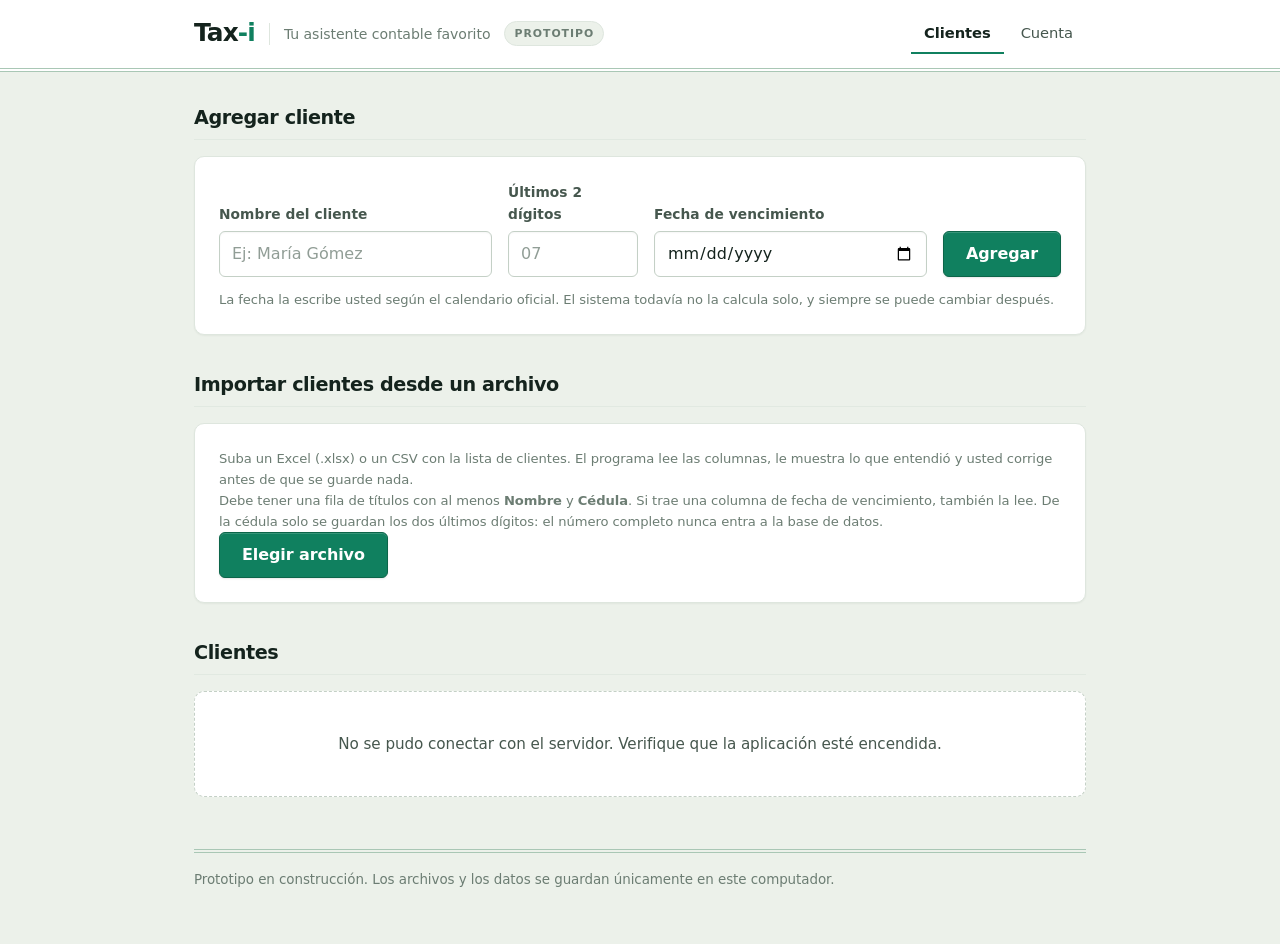
==== static/index.html @ d370ea9f "La pantalla de Cuenta, el papel de contabilidad y la revisión de Windows Tres cosas.  1. Cuenta. Ant" ====
<!DOCTYPE html>
<html lang="es">
<head>
  <meta charset="utf-8">
  <meta name="viewport" content="width=device-width, initial-scale=1">
  <title>Tax-i · Tu asistente contable favorito</title>
  <link rel="stylesheet" href="/static/estilos.css">
</head>
<body>

  <header class="cabecera">
    <div class="contenedor">
      <h1 class="marca">
        <a class="marca-enlace" href="/">Tax<span class="marca-i">-i</span></a>
      </h1>
      <p class="subtitulo">Tu asistente contable favorito</p>
      <span class="etiqueta-prototipo">prototipo</span>
      <nav class="menu" aria-label="Secciones del programa">
        <a class="menu-enlace menu-actual" href="/" aria-current="page">Clientes</a>
        <a class="menu-enlace" href="/cuenta">Cuenta</a>
      </nav>
    </div>
  </header>

  <main class="contenedor">

    <!-- ---------- Agregar cliente ---------- -->
    <section class="seccion">
      <h2>Agregar cliente</h2>

      <div class="tarjeta">
        <div id="aviso" class="aviso oculto" role="alert"></div>

        <form id="formulario-cliente" novalidate>
          <div class="fila">
            <div class="campo">
              <label for="nombre">Nombre del cliente</label>
              <input type="text" id="nombre" name="nombre"
                     autocomplete="off" placeholder="Ej: María Gómez">
            </div>

            <div class="campo campo-corto">
              <label for="digitos">Últimos 2 dígitos</label>
              <input type="text" id="digitos" name="digitos"
                     inputmode="numeric" maxlength="2"
                     autocomplete="off" placeholder="07">
            </div>

            <div class="campo">
              <label for="fecha">Fecha de vencimiento</label>
              <input type="date" id="fecha" name="fecha">
            </div>

            <button type="submit" class="boton">Agregar</button>
          </div>

          <p class="ayuda" style="margin-top:12px">
            La fecha la escribe usted según el calendario oficial. El sistema
            todavía no la calcula solo, y siempre se puede cambiar después.
          </p>
        </form>
      </div>
    </section>

    <!-- ---------- Importar desde Excel ---------- -->
    <section class="seccion">
      <h2>Importar clientes desde un archivo</h2>

      <div class="tarjeta">
        <p class="ayuda" style="margin-top:0">
          Suba un Excel (.xlsx) o un CSV con la lista de clientes. El programa
          lee las columnas, le muestra lo que entendió y usted corrige antes
          de que se guarde nada.
        </p>
        <p class="ayuda">
          Debe tener una fila de títulos con al menos <strong>Nombre</strong> y
          <strong>Cédula</strong>. Si trae una columna de fecha de vencimiento,
          también la lee. De la cédula solo se guardan los dos últimos dígitos:
          el número completo nunca entra a la base de datos.
        </p>

        <button type="button" class="boton" id="boton-importar">
          Elegir archivo
        </button>
        <input type="file" id="campo-importar"
               accept=".xlsx,.csv" class="oculto">

        <div id="aviso-importar" class="aviso oculto" role="alert"></div>
      </div>

      <!-- Lo que el programa entendió. Nada de esto está guardado todavía. -->
      <div id="revision" class="revision oculto">
        <div class="tarjeta">
          <h3>Revise antes de crear</h3>
          <p id="revision-resumen" class="ayuda"></p>
          <div id="revision-columnas" class="ayuda"></div>

          <div class="tabla-envoltura">
            <table class="tabla-revision">
              <thead>
                <tr>
                  <th class="columna-marca">Crear</th>
                  <th>Nombre</th>
                  <th class="columna-corta">Dígitos</th>
                  <th class="columna-fecha">Vencimiento</th>
                  <th>Revisar</th>
                </tr>
              </thead>
              <tbody id="revision-filas"></tbody>
            </table>
          </div>

          <div class="revision-botones">
            <button type="button" class="boton" id="boton-confirmar">
              Crear los clientes marcados
            </button>
            <button type="button" class="boton-secundario" id="boton-cancelar">
              Cancelar
            </button>
          </div>
        </div>
      </div>
    </section>

    <!-- ---------- Lista de clientes ---------- -->
    <section class="seccion">
      <h2>Clientes</h2>
      <div id="lista-clientes" class="lista">
        <div class="vacio">Cargando…</div>
      </div>
    </section>

    <p class="nota-prototipo">
      Prototipo en construcción. Los archivos y los datos se guardan únicamente
      en este computador.
    </p>

  </main>

  <script src="/static/app.js"></script>
</body>
</html>
---- static/estilos.css ----
/* ==========================================================
   Sistema visual de Tax-i

   De dónde sale lo que se ve
   --------------------------
   Del papel de contabilidad. No es un adorno: es el objeto con el que
   el contador lleva cuarenta años trabajando, y de ahí salen las tres
   decisiones que dan el aspecto de todo el programa.

   1. La hoja. Fondo verde muy pálido —el del papel rayado de columnas—
      en vez del blanco de pantalla. Las tarjetas sí son blancas, así que
      cada bloque de trabajo se ve como una hoja puesta sobre el escritorio.

   2. La doble raya. En contabilidad, dos rayas debajo de una cifra
      significan "este es el total". Aquí se usa UNA sola vez, debajo de
      la cabecera, y no vuelve a aparecer en ninguna otra parte. Es la
      firma de la casa.

   3. Las cifras en ancho fijo. Todo lo que sea número —dígitos de la
      cédula, fechas, plazos, valores, casillas como G115— va en letra de
      ancho fijo y con tabular-nums, para que las columnas queden
      cuadradas una debajo de otra. En una hoja de números, que el 1 mida
      lo mismo que el 8 no es un detalle: es poder revisar de un vistazo.

   Principios que no cambian
   -------------------------
   - El contenido manda, la interfaz no estorba.
   - Legible a cualquier edad: texto grande, mucho contraste, mucho aire.
   - Nada escondido: sin menús que aparecen al pasar el mouse,
     sin botones que son solo un icono.
   - Sin tipografías de internet. Se usan las letras que ya trae el
     computador: así la pantalla se ve igual sin conexión y ningún
     servicio de afuera se entera de que el programa se está usando.
   ========================================================== */

:root {
  /* --- Tinta y papel --- */
  --fondo: #ECF1EA;              /* la hoja: verde muy pálido */
  --superficie: #FFFFFF;         /* tarjetas y campos */
  --raya: #E1E9E1;               /* el rayado de la hoja */
  --regla-doble: #A9C7B5;        /* la doble raya de la cabecera */

  --texto: #14231D;              /* tinta negra, con fondo verde */
  --texto-secundario: #46574E;   /* gris legible (8:1 de contraste) */
  --texto-tenue: #6C7D73;        /* solo para etiquetas pequeñas */
  --borde: #DEE6DE;
  --borde-fuerte: #C4D0C6;

  --primary: #10805F;            /* verde oscuro: pasa contraste con texto blanco */
  --primary-hover: #0C6549;
  --primary-acento: #16A37A;     /* verde vivo: solo adornos, nunca texto */
  --primary-tenue: #E9F5EF;

  --info: #3B82F6;               /* azul: marca lo que viene de la IA */
  --info-fondo: #EFF6FF;
  --info-texto: #1D4ED8;

  --exito-fondo: #E9F5EF;
  --exito-texto: #14663F;

  --alerta-fondo: #FBF3E3;
  --alerta-texto: #8A5A12;       /* ocre: el plazo que se está acercando */

  /* Rojo de tinta, no rojo de pantalla. Es el color con el que se
     anotaba a mano lo vencido, y aquí se reserva para eso mismo. */
  --error: #A6392D;
  --error-fondo: #FBF0EE;
  --error-texto: #8E2F24;

  /* --- Letras --- */
  /* Las del sistema. En Mac sale San Francisco, en Windows Segoe UI:
     las dos son buenas y no hay que descargar nada. */
  --fuente: -apple-system, BlinkMacSystemFont, "Segoe UI Variable Text",
            "Segoe UI", system-ui, Roboto, sans-serif;

  /* La de las cifras. Ancho fijo, para que las columnas cuadren. */
  --fuente-cifras: ui-monospace, "SF Mono", SFMono-Regular, "Cascadia Mono",
                   "Segoe UI Mono", Menlo, Consolas, monospace;

  /* --- Medidas --- */
  --radio: 10px;
  --radio-chico: 6px;
  --sombra: 0 1px 2px rgba(20, 35, 29, 0.05);
  --sombra-media: 0 4px 14px rgba(20, 35, 29, 0.08);
  --ancho-maximo: 940px;
  --alto-control: 46px;          /* alto mínimo de botones y campos */
}

/* ==========================================================
   Base
   ========================================================== */

* {
  box-sizing: border-box;
}

body {
  margin: 0;
  background: var(--fondo);
  color: var(--texto);
  font-family: var(--fuente);
  font-size: 17px;               /* base grande a propósito */
  line-height: 1.6;
  letter-spacing: -0.004em;
  -webkit-font-smoothing: antialiased;
  text-rendering: optimizeLegibility;
}

/* Todo lo que sea cifra se escribe con esta clase: ancho fijo y números
   tabulares, para que una columna de valores quede alineada. */
.cifra,
.conteo,
input[type="date"],
.cliente-cedula,
.etiqueta {
  font-variant-numeric: tabular-nums;
}

.cifra {
  font-family: var(--fuente-cifras);
  font-size: 0.94em;
  letter-spacing: -0.01em;
}

.contenedor {
  max-width: var(--ancho-maximo);
  margin: 0 auto;
  padding: 0 24px;
}

h1, h2, h3 {
  margin: 0;
  line-height: 1.25;
  font-weight: 600;
  /* Las letras un poco más juntas: a este tamaño, la separación normal
     hace que los títulos se vean sueltos. */
  letter-spacing: -0.021em;
}

h1 { font-size: 1.4rem; }
h2 { font-size: 1.2rem; }
h3 { font-size: 1.02rem; }

/* Se oculta visualmente pero los lectores de pantalla lo leen. */
.solo-lectores {
  position: absolute;
  width: 1px; height: 1px;
  padding: 0; margin: -1px;
  overflow: hidden;
  clip: rect(0 0 0 0);
  white-space: nowrap;
}

/* ==========================================================
   Cabecera

   Se queda pegada arriba mientras se baja por la página: en la pantalla
   del cliente, que es larga, el menú tenía que seguir a la mano.
   ========================================================== */

.cabecera {
  background: var(--superficie);
  /* La doble raya de contabilidad. Va aquí y en ningún otro lado. */
  border-bottom: 4px double var(--regla-doble);
  padding: 14px 0;
  margin-bottom: 34px;
  position: sticky;
  top: 0;
  /* Por debajo del visor de documentos (50) y de Rentai (60), para que
     no se les monte encima cuando están abiertos. */
  z-index: 20;
}

.cabecera .contenedor {
  display: flex;
  align-items: center;
  gap: 14px;
  flex-wrap: wrap;
}

.subtitulo {
  margin: 0;
  color: var(--texto-tenue);
  font-size: 0.88rem;
  /* Una raya vertical lo separa de la marca, en vez de un punto. */
  padding-left: 14px;
  border-left: 1px solid var(--borde);
}

/* El logotipo: "Tax" en negro y "-i" en el verde de la marca.
   Se escribe siempre con guion. Junto ("Taxi") se lee como el carro
   y se pierde el juego de palabras con "tax" (impuesto). */
.marca {
  margin: 0;
  font-size: 1.55rem;
  font-weight: 700;
  letter-spacing: -0.035em;
  color: var(--texto);
  white-space: nowrap;
}

.marca-i {
  color: var(--primary);
}

/* Cuando la marca es un enlace a la portada, no se ve como enlace. */
.marca-enlace {
  text-decoration: none;
  color: inherit;
  border-radius: var(--radio-chico);
}

.marca-enlace:hover .marca-i {
  color: var(--primary-acento);
}

/* Recordatorio honesto de que esto todavia no es un producto terminado. */
.etiqueta-prototipo {
  font-size: 0.68rem;
  text-transform: uppercase;
  letter-spacing: 0.09em;
  font-weight: 600;
  color: var(--texto-tenue);
  background: var(--fondo);
  border: 1px solid var(--borde);
  border-radius: 999px;
  padding: 3px 9px;
}

/* ----- El menú -----
   Dos sitios nada más: los clientes y la cuenta. Se escriben con todas
   sus letras; aquí no hay iconos que haya que adivinar. */

.menu {
  margin-left: auto;
  display: flex;
  gap: 4px;
  align-items: center;
}

.menu-enlace {
  display: inline-block;
  padding: 7px 13px;
  border-radius: var(--radio-chico);
  color: var(--texto-secundario);
  text-decoration: none;
  font-size: 0.92rem;
  font-weight: 500;
  /* Una raya de 2px debajo marca en cuál página se está. Transparente
     mientras no sea la actual, para que nada se mueva al cambiar. */
  border-bottom: 2px solid transparent;
}

.menu-enlace:hover {
  color: var(--primary);
  background: var(--primary-tenue);
}

.menu-actual {
  color: var(--texto);
  font-weight: 600;
  border-bottom-color: var(--primary);
  border-bottom-left-radius: 0;
  border-bottom-right-radius: 0;
}

/* ==========================================================
   Tarjetas
   ========================================================== */

.tarjeta {
  background: var(--superficie);
  border: 1px solid var(--borde);
  border-radius: var(--radio);
  box-shadow: var(--sombra);
  padding: 24px;
}

.seccion {
  margin-bottom: 38px;
}

/* El título de cada sección va sobre una raya, como el encabezado de
   una columna en el papel rayado. */
.seccion > h2 {
  margin-bottom: 16px;
  padding-bottom: 9px;
  border-bottom: 1px solid var(--raya);
}

/* ==========================================================
   Formularios
   ========================================================== */

.campo {
  display: flex;
  flex-direction: column;
  gap: 6px;
}

label {
  font-size: 0.86rem;
  font-weight: 600;
  color: var(--texto-secundario);
  letter-spacing: 0.005em;
}

.ayuda {
  font-size: 0.82rem;
  color: var(--texto-tenue);
  margin: 0;
}

input[type="text"],
input[type="email"],
input[type="password"],
input[type="date"] {
  height: var(--alto-control);
  padding: 0 12px;
  font-family: inherit;
  font-size: 1rem;
  color: var(--texto);
  background: var(--superficie);
  border: 1px solid var(--borde-fuerte);
  border-radius: var(--radio-chico);
  width: 100%;
}

/* Un hilo de sombra por dentro: el campo se ve hundido en la hoja en vez
   de dibujado encima.

   Va solo dentro de .campo, no sobre todos los input del programa. Hay
   campos que a propósito NO se ven como campos —los títulos del
   checklist, las casillas de la hoja del 210, que son texto hasta que
   uno hace clic— y una sombra puesta sobre el elemento suelto se les
   colaba y los dibujaba como cajitas. */
.campo input[type="text"],
.campo input[type="email"],
.campo input[type="password"],
.campo input[type="date"] {
  box-shadow: inset 0 1px 2px rgba(20, 35, 29, 0.04);
}

input::placeholder {
  color: var(--texto-tenue);
  opacity: 0.75;
}

input:focus-visible,
button:focus-visible {
  outline: 3px solid var(--primary-acento);
  outline-offset: 2px;
}

input[type="text"]:focus,
input[type="email"]:focus,
input[type="password"]:focus,
input[type="date"]:focus {
  border-color: var(--primary);
  outline: 3px solid var(--primary-tenue);
  outline-offset: 0;
}

/* Fila de campos que se apila sola en pantallas angostas */
.fila {
  display: flex;
  gap: 16px;
  flex-wrap: wrap;
  align-items: flex-end;
}

.fila .campo {
  flex: 1 1 200px;
}

.fila .campo-corto {
  flex: 0 0 130px;
}

/* ==========================================================
   Botones
   ========================================================== */

button {
  font-family: inherit;
  font-size: 1rem;
  cursor: pointer;
}

.boton {
  height: var(--alto-control);
  padding: 0 22px;
  background: var(--primary);
  color: #FFFFFF;
  border: 1px solid var(--primary-hover);
  border-radius: var(--radio-chico);
  font-weight: 600;
  letter-spacing: -0.006em;
  /* Un brillo de un pixel arriba: le da volumen sin sombras grandes. */
  box-shadow: inset 0 1px 0 rgba(255, 255, 255, 0.16),
              0 1px 2px rgba(20, 35, 29, 0.10);
}

.boton:hover {
  background: var(--primary-hover);
  border-color: var(--primary-hover);
}

/* Al presionar, el botón se hunde un pixel. Es la única animación de la
   interfaz y dura lo que dura el clic. */
.boton:active,
.boton-secundario:active {
  transform: translateY(1px);
  box-shadow: none;
}

.boton[disabled] {
  opacity: 0.5;
  cursor: default;
}

.boton-secundario {
  height: var(--alto-control);
  padding: 0 18px;
  background: var(--superficie);
  color: var(--texto);
  border: 1px solid var(--borde-fuerte);
  border-radius: var(--radio-chico);
  font-weight: 500;
  box-shadow: 0 1px 2px rgba(20, 35, 29, 0.04);
}

.boton-secundario:hover {
  background: var(--fondo);
  border-color: var(--primary);
  color: var(--primary-hover);
}

/* Botón discreto, para acciones poco frecuentes como eliminar */
.boton-texto {
  background: none;
  border: none;
  padding: 8px 10px;
  color: var(--texto-secundario);
  text-decoration: underline;
  border-radius: var(--radio-chico);
}

.boton-texto:hover {
  color: var(--primary);
  background: var(--primary-tenue);
}

/* Los botones que borran algo se ponen rojos al pasar el mouse, para que
   no se confundan con los que solo abren o navegan. */
.boton-texto-peligro:hover {
  color: var(--error-texto);
  background: var(--error-fondo);
}

/* ==========================================================
   Etiquetas de estado
   ========================================================== */

.etiqueta {
  display: inline-block;
  padding: 3px 10px;
  border-radius: 999px;
  font-size: 0.8rem;
  font-weight: 600;
  white-space: nowrap;
  border: 1px solid transparent;
}

.etiqueta-neutra { background: var(--fondo);        color: var(--texto-secundario); border-color: var(--borde); }
.etiqueta-exito  { background: var(--exito-fondo);  color: var(--exito-texto);   border-color: #CBE5D8; }
.etiqueta-alerta { background: var(--alerta-fondo); color: var(--alerta-texto);  border-color: #EDDCB8; }
.etiqueta-error  { background: var(--error-fondo);  color: var(--error-texto);   border-color: #EBCFC9; }

/* Reservada para datos leídos por IA. Todo lo que lleve esta etiqueta
   debe decir "verificar" — es una obligación del proyecto, no un adorno. */
.etiqueta-ia     { background: var(--info-fondo);   color: var(--info-texto); }

/* ==========================================================
   Lista de clientes
   ========================================================== */

.lista {
  display: flex;
  flex-direction: column;
  gap: 12px;
}

.cliente {
  background: var(--superficie);
  border: 1px solid var(--borde);
  border-radius: var(--radio);
  box-shadow: var(--sombra);
  padding: 18px 22px;
  display: flex;
  gap: 20px;
  align-items: center;
  flex-wrap: wrap;
  /* La espina: una franja de color al filo izquierdo de la tarjeta.
     No es adorno, dice cómo va el plazo de ese cliente y deja leer la
     lista entera sin tener que ir tarjeta por tarjeta. */
  border-left: 4px solid var(--borde-fuerte);
}

/* Al pasar el mouse solo cambia la sombra. El color de la espina no se
   toca: si aquí se escribiera border-color, le ganaría a las clases de
   abajo y todas las tarjetas se verían del mismo color al señalarlas. */
.cliente:hover {
  box-shadow: var(--sombra-media);
}

.espina-error  { border-left-color: var(--error); }
.espina-alerta { border-left-color: #C58A22; }
.espina-exito  { border-left-color: var(--primary-acento); }
.espina-neutra { border-left-color: var(--borde-fuerte); }

.cliente-datos {
  flex: 1 1 220px;
  min-width: 0;
}

.cliente-nombre {
  margin: 0;
  overflow-wrap: anywhere;
  font-size: 1.06rem;
}

.cliente-cedula {
  margin: 3px 0 0;
  font-size: 0.85rem;
  color: var(--texto-secundario);
}

.cliente-avance {
  margin: 4px 0 0;
  font-size: 0.85rem;
  font-weight: 500;
}

.avance-completo  { color: var(--exito-texto); }
.avance-pendiente { color: var(--alerta-texto); }
.avance-neutro    { color: var(--texto-tenue); font-weight: 400; }

.cliente-fecha {
  flex: 0 0 auto;
  display: flex;
  flex-direction: column;
  gap: 6px;
  min-width: 190px;
}

.cliente-fecha input[type="date"] {
  height: 40px;
}

.cliente-acciones {
  flex: 0 0 auto;
}

/* ==========================================================
   Estado vacío y avisos
   ========================================================== */

.vacio {
  background: var(--superficie);
  border: 1px dashed var(--borde-fuerte);
  border-radius: var(--radio);
  padding: 40px 24px;
  text-align: center;
  color: var(--texto-secundario);
  font-size: 0.95rem;
}

.aviso {
  border-radius: var(--radio-chico);
  padding: 12px 16px;
  font-size: 0.92rem;
  margin-bottom: 18px;
}

.aviso-error { background: var(--error-fondo); color: var(--error-texto); }
.aviso-fechas { background: var(--alerta-fondo); color: var(--alerta-texto); margin-top: 10px; }
.aviso-exito { background: var(--exito-fondo); color: var(--exito-texto); }

/* Esconder algo tiene que ganarle SIEMPRE a cualquier otra regla.

   Sin el !important, una regla escrita más abajo en este archivo que
   también diga "display" le gana a esta por ser la última, y el
   elemento se queda visible aunque el JavaScript le haya puesto la
   clase "oculto". Eso ya pasó una vez con el visor de documentos:
   aparecía un cuadro blanco vacío tapando la pantalla del cliente. */
.oculto {
  display: none !important;
}

/* Nota fija sobre el estado del prototipo */
.nota-prototipo {
  margin-top: 52px;
  padding: 16px 0 40px;
  /* La misma doble raya de la cabecera, cerrando la página: arriba abre
     la hoja y abajo la cierra. */
  border-top: 4px double var(--regla-doble);
  font-size: 0.84rem;
  color: var(--texto-tenue);
}

/* ==========================================================
   Enlaces
   ========================================================== */

a {
  color: var(--primary);
}

.migas {
  margin: -12px 0 24px;
  font-size: 0.92rem;
}

.migas a {
  text-decoration: none;
  color: var(--texto-secundario);
}

.migas a:hover {
  color: var(--primary);
  text-decoration: underline;
}

.cliente-nombre a {
  color: inherit;
  text-decoration: none;
}

.cliente-nombre a:hover {
  color: var(--primary);
  text-decoration: underline;
}

.conteo {
  font-weight: 400;
  color: var(--texto-tenue);
}

/* ==========================================================
   Zona de arrastrar y soltar
   ========================================================== */

.zona-arrastre {
  background: var(--superficie);
  border: 2px dashed var(--borde-fuerte);
  border-radius: var(--radio);
  padding: 32px 24px;
  text-align: center;
  transition: border-color 0.15s, background 0.15s;
}

/* Mientras se tiene un archivo encima, la zona se pone verde. */
.zona-activa {
  border-color: var(--primary-acento);
  background: var(--primary-tenue);
}

.zona-titulo {
  margin: 0 0 6px;
  font-weight: 600;
  font-size: 1.05rem;
}

.zona-arrastre .ayuda {
  margin: 0 auto 20px;
  max-width: 520px;
}

.zona-botones {
  display: flex;
  gap: 12px;
  justify-content: center;
  flex-wrap: wrap;
}

/* ==========================================================
   Progreso e informe de la subida
   ========================================================== */

.progreso {
  margin-top: 16px;
  padding: 12px 16px;
  border-radius: var(--radio-chico);
  background: var(--primary-tenue);
  color: var(--primary-hover);
  font-size: 0.92rem;
}

.progreso p {
  margin: 0;
}

.informe {
  margin-top: 16px;
  padding: 16px 20px;
  border: 1px solid var(--borde);
  border-radius: var(--radio);
  background: var(--superficie);
  font-size: 0.92rem;
}

.informe-resumen {
  margin: 0;
  font-weight: 600;
  color: var(--exito-texto);
}

.informe-titulo {
  margin: 14px 0 6px;
  color: var(--alerta-texto);
  font-weight: 600;
}

.informe-lista {
  margin: 0;
  padding-left: 20px;
  color: var(--texto-secundario);
}

.informe-lista li {
  margin-bottom: 4px;
}

/* ==========================================================
   Lista de documentos
   ========================================================== */

.documento {
  display: flex;
  align-items: center;
  gap: 16px;
  background: var(--superficie);
  border: 1px solid var(--borde);
  border-radius: var(--radio);
  box-shadow: var(--sombra);
  padding: 14px 18px;
}

/* La etiqueta cuadrada de la izquierda: PDF, Foto, XML. */
.documento-tipo {
  flex: 0 0 auto;
  min-width: 54px;
  text-align: center;
  padding: 6px 8px;
  border-radius: var(--radio-chico);
  background: var(--fondo);
  border: 1px solid var(--borde);
  color: var(--texto-secundario);
  font-size: 0.75rem;
  font-weight: 600;
  letter-spacing: 0.03em;
  text-transform: uppercase;
}

.documento-datos {
  flex: 1 1 auto;
  min-width: 0;   /* deja que el nombre largo se corte en vez de desbordar */
}

.documento-nombre {
  margin: 0;
  font-weight: 500;
  overflow-wrap: anywhere;
}

.documento-detalle {
  margin: 2px 0 0;
  font-size: 0.85rem;
  color: var(--texto-tenue);
}

.documento-acciones {
  flex: 0 0 auto;
  display: flex;
  gap: 4px;
}

.documento-acciones .boton-texto {
  text-decoration: none;
}

/* En pantallas angostas la tarjeta se acomoda en dos renglones. */
@media (max-width: 560px) {
  .documento {
    flex-wrap: wrap;
  }
  .documento-acciones {
    width: 100%;
    justify-content: flex-end;
  }
}

/* ==========================================================
   Tabla de revisión de la importación

   Es una tabla y no tarjetas a propósito: aquí el contador está
   comparando 50 renglones de un vistazo, y para eso las columnas
   alineadas se leen mucho mejor.
   ========================================================== */

.revision {
  margin-top: 20px;
}

/* Si la tabla no cabe, se desplaza ella sola y no la página entera. */
.tabla-envoltura {
  overflow-x: auto;
  margin: 16px 0;
  border: 1px solid var(--borde);
  border-radius: var(--radio);
}

.tabla-revision {
  width: 100%;
  border-collapse: collapse;
  font-size: 0.92rem;
}

.tabla-revision th {
  text-align: left;
  padding: 10px 12px;
  background: var(--fondo);
  border-bottom: 1px solid var(--borde);
  font-weight: 600;
  font-size: 0.82rem;
  text-transform: uppercase;
  letter-spacing: 0.03em;
  color: var(--texto-secundario);
  white-space: nowrap;
}

.tabla-revision td {
  padding: 6px 12px;
  border-bottom: 1px solid var(--borde);
  vertical-align: middle;
}

.tabla-revision tr:last-child td {
  border-bottom: none;
}

/* Las filas con algo que revisar salen sobre fondo ámbar. */
.fila-revisar {
  background: var(--alerta-fondo);
}

.tabla-revision input[type="text"],
.tabla-revision input[type="date"] {
  width: 100%;
  padding: 8px 10px;
  border: 1px solid var(--borde-fuerte);
  border-radius: var(--radio-chico);
  font-family: inherit;
  font-size: 0.92rem;
  background: var(--superficie);
}

.tabla-revision input[type="checkbox"] {
  width: 20px;
  height: 20px;
  cursor: pointer;
}

.columna-marca { width: 60px; text-align: center; }
.columna-corta { width: 90px; }
.columna-fecha { width: 170px; }

/* El nombre necesita espacio: "Juan Pérez Ñáñez" no puede salir cortado
   justo cuando el contador lo está revisando. Si no cabe, la tabla se
   desplaza de lado dentro de su marco. */
.tabla-revision .campo-nombre {
  min-width: 220px;
}

.tabla-revision .campo-digitos {
  text-align: center;
}

.casilla-avisos {
  color: var(--alerta-texto);
  font-size: 0.85rem;
  min-width: 200px;
}

.revision-botones {
  display: flex;
  gap: 12px;
  flex-wrap: wrap;
}

/* ==========================================================
   Checklist

   Renglones compactos, para poder ver los 11 de un vistazo sin
   desplazarse. La casilla es grande a propósito: es lo que el
   contador va a apretar todo el día.
   ========================================================== */

.lista-checklist {
  display: flex;
  flex-direction: column;
  gap: 8px;
  margin-bottom: 20px;
}

.renglon {
  display: flex;
  align-items: center;
  gap: 12px;
  background: var(--superficie);
  border: 1px solid var(--borde);
  border-radius: var(--radio);
  box-shadow: var(--sombra);
  padding: 10px 14px;
}

/* Lo que ya llegó se atenúa, para que lo que falta salte a la vista. */
.renglon-recibido {
  background: var(--exito-fondo);
  border-color: transparent;
}

.renglon-marca {
  flex: 0 0 auto;
  width: 22px;
  height: 22px;
  cursor: pointer;
}

/* El nombre se ve como texto, no como campo, hasta que se hace clic.
   Así la lista se lee limpia pero sigue siendo editable.

   Va escrito input[type="text"].renglon-titulo y no solo .renglon-titulo
   por una regla del CSS que engaña: un selector con corchetes pesa lo
   mismo que una clase, así que input[type="text"] le ganaba a
   .renglon-titulo y los renglones salían dibujados como campos aunque
   aquí dijera que el borde era transparente. Con el nombre del elemento
   adelante la cuenta empata y gana este, que está más abajo. (Es la
   misma forma en que ya estaba escrito .celda-campo, en la hoja del 210:
   el mismo problema, resuelto igual.) */
input[type="text"].renglon-titulo {
  flex: 1 1 auto;
  min-width: 0;
  border: 1px solid transparent;
  background: none;
  padding: 6px 8px;
  border-radius: var(--radio-chico);
  font-family: inherit;
  font-size: 0.95rem;
  color: var(--texto);
}

input[type="text"].renglon-titulo:hover {
  border-color: var(--borde);
}

input[type="text"].renglon-titulo:focus {
  border-color: var(--primary);
  background: var(--superficie);
  outline: none;
}

.renglon-recibido .renglon-titulo {
  color: var(--texto-secundario);
}

.renglon .etiqueta {
  flex: 0 0 auto;
}

.tarjeta-agregar {
  background: var(--fondo);
  border: 1px dashed var(--borde-fuerte);
  box-shadow: none;
}

.tarjeta-agregar label {
  display: block;
  margin-bottom: 8px;
  font-size: 0.9rem;
  font-weight: 500;
}

/* En pantallas angostas el renglón se parte en dos líneas. */
@media (max-width: 560px) {
  .renglon {
    flex-wrap: wrap;
  }
  .renglon-titulo {
    flex: 1 1 100%;
    order: 3;
  }
}

/* ==========================================================
   Exportar (dentro de la pantalla del cliente)
   ========================================================== */

.campo-mensaje {
  width: 100%;
  padding: 14px 16px;
  border: 1px solid var(--borde-fuerte);
  border-radius: var(--radio-chico);
  font-family: inherit;
  font-size: 0.95rem;
  line-height: 1.6;
  resize: vertical;
  background: var(--superficie);
  color: var(--texto);
}

.campo-mensaje:focus {
  border-color: var(--primary);
  outline: none;
}

.fila-botones {
  display: flex;
  gap: 12px;
  flex-wrap: wrap;
  margin-top: 16px;
}

/* Los enlaces que se ven como botones necesitan alinearse como tales. */
.fila-botones .boton,
.fila-botones .boton-secundario {
  display: inline-flex;
  align-items: center;
  text-decoration: none;
}

.tarjeta h3 {
  margin-bottom: 6px;
}

.tarjeta + .tarjeta {
  margin-top: 16px;
}

/* ==========================================================
   La hoja del resumen

   Esta página está pensada para terminar en papel o en PDF, así
   que se ve como un documento y no como una pantalla.
   ========================================================== */

.pagina-resumen {
  background: var(--fondo);
  padding: 32px 20px;
}

.hoja {
  max-width: 720px;
  margin: 0 auto;
  background: var(--superficie);
  border: 1px solid var(--borde);
  border-radius: var(--radio);
  padding: 48px 56px;
}

.barra-resumen {
  display: flex;
  align-items: center;
  justify-content: space-between;
  gap: 16px;
  margin-bottom: 32px;
  padding-bottom: 20px;
  border-bottom: 1px solid var(--borde);
}

.barra-resumen a {
  color: var(--texto-secundario);
  text-decoration: none;
  font-size: 0.92rem;
}

.resumen-titulo {
  font-size: 0.82rem;
  text-transform: uppercase;
  letter-spacing: 0.08em;
  color: var(--texto-tenue);
  margin-bottom: 8px;
}

.resumen-cliente {
  font-size: 1.6rem;
  margin-bottom: 8px;
}

.resumen-datos {
  margin: 0;
  color: var(--texto-secundario);
}

.resumen-referencia {
  margin: 4px 0 0;
  font-size: 0.82rem;
  color: var(--texto-tenue);
  font-style: italic;
}

.resumen-notas {
  margin: 0;
  color: var(--texto-secundario);
  white-space: pre-line;   /* respeta los saltos de línea de las notas */
}

/* El marcador grande: lo primero que se ve al recibir la hoja. */
.resumen-marcador {
  display: flex;
  align-items: baseline;
  gap: 12px;
  flex-wrap: wrap;
  margin: 32px 0;
  padding: 20px 24px;
  border-radius: var(--radio);
  background: var(--exito-fondo);
}

.marcador-pendiente {
  background: var(--alerta-fondo);
}

.marcador-numero {
  font-size: 1.5rem;
  font-weight: 600;
  color: var(--exito-texto);
}

.marcador-pendiente .marcador-numero {
  color: var(--alerta-texto);
}

.marcador-texto {
  color: var(--texto-secundario);
  font-size: 0.92rem;
}

.resumen-seccion {
  margin: 28px 0 10px;
  padding-bottom: 6px;
  border-bottom: 1px solid var(--borde);
  font-size: 0.82rem;
  text-transform: uppercase;
  letter-spacing: 0.06em;
  color: var(--texto-secundario);
}

.resumen-lista {
  margin: 0;
  padding: 0;
  list-style: none;
}

.resumen-lista li {
  display: flex;
  gap: 10px;
  padding: 5px 0;
  line-height: 1.5;
}

.casilla {
  flex: 0 0 auto;
  font-size: 1.05rem;
  line-height: 1.4;
}

.renglon-si {
  color: var(--texto-secundario);
}

.resumen-vacio {
  margin: 0;
  color: var(--texto-tenue);
  font-style: italic;
}

.tabla-archivos {
  width: 100%;
  border-collapse: collapse;
  font-size: 0.9rem;
}

.tabla-archivos td {
  padding: 6px 8px;
  border-bottom: 1px solid var(--borde);
  vertical-align: top;
}

.tabla-archivos .columna-tipo {
  width: 60px;
  color: var(--texto-tenue);
  font-size: 0.75rem;
  text-transform: uppercase;
  letter-spacing: 0.03em;
  padding-top: 9px;
}

.tabla-archivos .columna-detalle {
  color: var(--texto-tenue);
  font-size: 0.82rem;
  white-space: nowrap;
}

.resumen-pie {
  margin-top: 40px;
  padding-top: 20px;
  border-top: 1px solid var(--borde);
  font-size: 0.8rem;
  color: var(--texto-tenue);
}

.resumen-pie p {
  margin: 0 0 4px;
}

/* ==========================================================
   Al imprimir

   Se quitan los botones, los bordes y los fondos de color, que en
   papel solo gastan tinta y estorban.
   ========================================================== */

@media print {
  .sin-imprimir {
    display: none !important;
  }

  .pagina-resumen {
    background: #FFFFFF;
    padding: 0;
  }

  .hoja {
    max-width: none;
    border: none;
    border-radius: 0;
    padding: 0;
  }

  .resumen-marcador {
    background: none;
    border: 1px solid #000000;
    padding: 12px 16px;
  }

  /* Que una lista no se parta a la mitad entre dos hojas. */
  .resumen-lista,
  .tabla-archivos {
    break-inside: avoid;
  }

  body {
    font-size: 12pt;
  }
}

/* ==========================================================
   Aviso del modo (sin IA / con IA)
   ========================================================== */

.aviso-modo {
  margin: -8px 0 24px;
  padding: 10px 16px;
  border-radius: var(--radio-chico);
  background: var(--fondo);
  border: 1px solid var(--borde);
  font-size: 0.85rem;
  color: var(--texto-secundario);
}

.aviso-modo-ia {
  background: var(--info-fondo);
  border-color: transparent;
  color: var(--info-texto);
}

/* ==========================================================
   Documento: asignación al checklist
   ========================================================== */

.documento {
  display: block;   /* ahora la tarjeta tiene dos renglones */
}

.documento-arriba {
  display: flex;
  align-items: center;
  gap: 16px;
}

.documento-asignacion {
  display: flex;
  align-items: center;
  gap: 10px;
  flex-wrap: wrap;
  margin-top: 10px;
  padding-top: 10px;
  border-top: 1px dashed var(--borde);
}

.selector-renglon {
  flex: 1 1 260px;
  max-width: 100%;
  padding: 7px 10px;
  border: 1px solid var(--borde-fuerte);
  border-radius: var(--radio-chico);
  background: var(--superficie);
  font-family: inherit;
  font-size: 0.88rem;
  color: var(--texto);
}

/* La sugerencia se ve claramente como una propuesta que hay que
   confirmar, no como algo que el programa ya decidió. */
.sugerencia {
  flex: 0 1 auto;
  padding: 6px 12px;
  border: 1px dashed var(--info);
  border-radius: 999px;
  background: var(--info-fondo);
  color: var(--info-texto);
  font-family: inherit;
  font-size: 0.82rem;
  cursor: pointer;
  text-align: left;
}

.sugerencia:hover {
  background: var(--superficie);
}

.renglon-archivos {
  flex: 0 0 auto;
  font-size: 0.78rem;
  color: var(--texto-tenue);
  white-space: nowrap;
}

/* ==========================================================
   Visor de documentos
   ========================================================== */

.visor {
  position: fixed;
  inset: 0;
  z-index: 50;
  display: flex;
  align-items: center;
  justify-content: center;
  padding: 24px;
  background: rgba(23, 23, 23, 0.55);
}

.visor-caja {
  display: flex;
  flex-direction: column;
  width: 100%;
  max-width: 900px;
  max-height: 100%;
  background: var(--superficie);
  border-radius: var(--radio);
  overflow: hidden;
}

.visor-barra {
  display: flex;
  align-items: center;
  justify-content: space-between;
  gap: 16px;
  padding: 12px 16px;
  border-bottom: 1px solid var(--borde);
}

.visor-titulo {
  margin: 0;
  font-weight: 500;
  overflow-wrap: anywhere;
}

.visor-acciones {
  display: flex;
  gap: 4px;
  flex: 0 0 auto;
}

.visor-acciones .boton-texto {
  text-decoration: none;
  white-space: nowrap;
}

.visor-contenido {
  flex: 1 1 auto;
  overflow: auto;
  padding: 16px;
  min-height: 200px;
}

.visor-pdf {
  width: 100%;
  height: 70vh;
  border: none;
}

.visor-imagen {
  display: block;
  max-width: 100%;
  margin: 0 auto;
}

.visor-texto {
  margin: 0;
  padding: 14px;
  background: var(--fondo);
  border-radius: var(--radio-chico);
  font-size: 0.82rem;
  line-height: 1.5;
  white-space: pre-wrap;
  overflow-wrap: anywhere;
}

.visor-mensaje {
  margin: 0 0 14px;
  color: var(--texto-secundario);
}

.tabla-vista {
  border-collapse: collapse;
  font-size: 0.85rem;
  white-space: nowrap;
}

.tabla-vista th,
.tabla-vista td {
  padding: 6px 12px;
  border: 1px solid var(--borde);
  text-align: left;
}

.tabla-vista th {
  background: var(--fondo);
  font-weight: 600;
  position: sticky;
  top: 0;
}

/* Los campos que el código sacó del XML. Se marcan como lectura exacta
   para distinguirlos de cualquier cosa que en el futuro lea una IA. */
.lectura-xml {
  margin-bottom: 16px;
  padding: 14px 16px;
  border-radius: var(--radio-chico);
  background: var(--exito-fondo);
}

.lectura-titulo {
  margin: 0 0 8px;
  font-size: 0.78rem;
  font-weight: 600;
  text-transform: uppercase;
  letter-spacing: 0.04em;
  color: var(--exito-texto);
}

.lectura-campos {
  display: grid;
  grid-template-columns: auto 1fr;
  gap: 4px 16px;
  margin: 0;
  font-size: 0.88rem;
}

.lectura-campos dt {
  color: var(--texto-secundario);
}

.lectura-campos dd {
  margin: 0;
  overflow-wrap: anywhere;
}

/* ==========================================================
   Respeta a quien pide menos movimiento en el sistema
   ========================================================== */

@media (prefers-reduced-motion: reduce) {
  * { transition: none !important; animation: none !important; }
}

/* ==========================================================
   Formulario 210

   Mismo lenguaje que el resto: tarjetas blancas sobre fondo cálido,
   etiquetas redondas para los datos cortos y el dinero alineado a la
   derecha para poder compararlo de un vistazo.
   ========================================================== */

.campo-buscador {
  margin: 14px 0 10px;
}

/* Una opción con su casilla al lado, en una sola línea legible. */
.opcion-linea {
  display: flex;
  align-items: center;
  gap: 8px;
  font-size: 0.85rem;
  color: var(--texto-secundario);
  font-weight: 400;
  margin-bottom: 16px;
  cursor: pointer;
}

.opcion-linea input[type="checkbox"] {
  width: 18px;
  height: 18px;
  cursor: pointer;
}

/* --- Valores ya anotados --- */

.lista-valores {
  display: flex;
  flex-direction: column;
  gap: 8px;
  margin-top: 14px;
}

.valor-anotado {
  display: flex;
  align-items: center;
  gap: 14px;
  padding: 10px 14px;
  background: var(--fondo);
  border: 1px solid var(--borde);
  border-radius: var(--radio);
}

.valor-datos {
  flex: 1 1 auto;
  min-width: 0;
}

.valor-titulo {
  margin: 0;
  font-size: 0.95rem;
}

.valor-detalle {
  margin: 2px 0 0;
  font-size: 0.8rem;
  color: var(--texto-tenue);
}

.valor-monto {
  margin: 0;
  flex: 0 0 auto;
  font-weight: 600;
  font-variant-numeric: tabular-nums;
}

/* --- Resultado de generar el archivo --- */

.resultado-formulario {
  margin-top: 18px;
  padding-top: 18px;
  border-top: 1px solid var(--borde);
}

.resultado-formulario p {
  margin: 0 0 8px;
}

.resultado-bien {
  color: var(--exito-texto);
  font-weight: 500;
}

.resultado-aviso {
  color: var(--alerta-texto);
}

.resultado-mal {
  color: var(--error-texto);
  font-weight: 500;
}

/* --- Totales --- */

.totales {
  margin-top: 14px;
}

.totales > summary {
  cursor: pointer;
  font-weight: 500;
  padding: 6px 0;
}

.lista-totales {
  margin-top: 10px;
  max-height: 380px;
  overflow-y: auto;
}

.total-seccion {
  margin: 16px 0 6px;
  font-size: 0.8rem;
  font-weight: 600;
  text-transform: uppercase;
  letter-spacing: 0.04em;
  color: var(--texto-tenue);
}

.total {
  display: flex;
  align-items: baseline;
  gap: 10px;
  padding: 7px 0;
  border-bottom: 1px solid var(--borde);
}

.total-renglon {
  flex: 0 0 auto;
  min-width: 38px;
  text-align: center;
  font-variant-numeric: tabular-nums;
}

.total-descripcion {
  flex: 1 1 auto;
  min-width: 0;
  font-size: 0.9rem;
  color: var(--texto-secundario);
}

.total-monto {
  flex: 0 0 auto;
  font-weight: 600;
  font-variant-numeric: tabular-nums;
}

/* Con la lista en modo "sin ceros", los renglones vacíos desaparecen. */
.lista-totales.sin-ceros .total-en-cero {
  display: none;
}

.totales .opcion-linea {
  margin: 10px 0 0;
}

/* Los ceros se atenúan: son la mayoría y no aportan nada a la lectura. */
.total-cero {
  color: var(--texto-tenue);
  font-weight: 400;
}

/* --- Historial --- */

.historial {
  margin-top: 18px;
  padding-top: 14px;
  border-top: 1px solid var(--borde);
}

.historial > summary {
  cursor: pointer;
  font-size: 0.9rem;
  color: var(--texto-secundario);
}

.lista-historial {
  margin-top: 10px;
  max-height: 240px;
  overflow-y: auto;
}

.movimiento {
  margin: 0 0 6px;
  font-size: 0.82rem;
  color: var(--texto-tenue);
  font-variant-numeric: tabular-nums;
}

/* En pantallas angostas la casilla se apila en vez de apretarse. */
@media (max-width: 620px) {
  .casilla-accion {
    flex: 1 1 100%;
  }
  input[type="text"].campo-valor,
  .selector-origen {
    flex: 1 1 auto;
    width: auto;
    max-width: none;
  }
}

/* ==========================================================
   Secciones plegables

   La página del cliente tenía todo abierto y era un scroll interminable.
   Ahora cada bloque se abre y se cierra. Se usa <details> de HTML puro:
   funciona sin JavaScript y el teclado ya sabe manejarlo.
   ========================================================== */

.plegable {
  border-bottom: 1px solid var(--borde);
}

.plegable-titulo {
  display: flex;
  align-items: center;
  gap: 10px;
  padding: 12px 0;
  cursor: pointer;
  /* Se quita el triangulito del navegador: abajo se dibuja uno propio que
     se ve igual en Mac y en Windows. */
  list-style: none;
}

.plegable-titulo::-webkit-details-marker {
  display: none;
}

/* La flecha, dibujada con dos bordes. Apunta a la derecha cuando está
   cerrado y hacia abajo cuando está abierto. */
.plegable-titulo::before {
  content: "";
  flex: 0 0 auto;
  width: 8px;
  height: 8px;
  border-right: 2px solid var(--texto-tenue);
  border-bottom: 2px solid var(--texto-tenue);
  transform: rotate(-45deg);
  transition: transform 0.15s ease;
}

.plegable[open] > .plegable-titulo::before {
  transform: rotate(45deg);
}

.plegable-titulo:hover::before {
  border-color: var(--primary);
}

.plegable-titulo h2 {
  margin: 0;
}

.plegable-titulo:focus-visible {
  outline: 3px solid var(--primary-acento);
  outline-offset: 2px;
  border-radius: var(--radio-chico);
}

.plegable-cuerpo {
  padding: 6px 0 24px;
}

/* Dentro de un plegable la sección ya no necesita su propio margen. */
.seccion > .plegable {
  margin-bottom: 0;
}

/* ==========================================================
   Pestañas
   ========================================================== */

.pestanas {
  display: flex;
  gap: 4px;
  flex-wrap: wrap;
  border-bottom: 1px solid var(--borde);
  margin-bottom: 20px;
}

.pestana {
  border: none;
  background: none;
  padding: 10px 16px;
  font-family: inherit;
  font-size: 0.95rem;
  color: var(--texto-secundario);
  cursor: pointer;
  border-bottom: 2px solid transparent;
  margin-bottom: -1px;
}

.pestana:hover {
  color: var(--texto);
}

.pestana-activa {
  color: var(--primary);
  font-weight: 600;
  border-bottom-color: var(--primary);
}

/* ==========================================================
   La hoja de captura

   Es la hoja de Excel abierta por dentro: mismas columnas, mismas
   sangrías, mismos bloques. Lo gris tiene fórmula y no se toca.
   ========================================================== */

.barra-hoja {
  display: flex;
  gap: 20px;
  align-items: center;
  flex-wrap: wrap;
  margin-bottom: 10px;
}

.campo-filtro {
  flex: 1 1 280px;
}

.barra-hoja .opcion-linea {
  margin-bottom: 0;
}

/* Aviso de que hay casillas cambiadas y los totales están viejos. */
.aviso-pendientes {
  display: flex;
  align-items: center;
  gap: 14px;
  flex-wrap: wrap;
  background: var(--alerta-fondo);
  color: var(--alerta-texto);
  border-radius: var(--radio);
  padding: 12px 16px;
  margin: 12px 0;
  font-size: 0.9rem;
}

.aviso-pendientes .boton {
  margin-left: auto;
}

/* OJO: la tabla se llama .tabla-captura y no .hoja porque ya existe una
   clase .hoja para la página de imprimir, que le pone un ancho de papel
   de 720 px. Dos clases con el mismo nombre y una le gana a la otra.

/* La hoja se sale del ancho de la página a propósito: es una tabla de
   cinco columnas y en 880 px los conceptos quedan en seis líneas. Se
   ensancha hasta donde dé la pantalla y se vuelve a centrar sola. */
.hoja-envoltura {
  width: min(1360px, calc(100vw - 48px));
  margin-left: calc((100% - min(1360px, 100vw - 48px)) / 2);
  max-height: 620px;
  overflow: auto;
  border: 1px solid var(--borde);
  border-radius: var(--radio);
  background: var(--superficie);
}

.tabla-captura {
  width: 100%;
  border-collapse: collapse;
  font-size: 0.88rem;
}

/* La fila de títulos se queda pegada arriba al bajar por la hoja. */
.tabla-captura thead th {
  position: sticky;
  top: 0;
  z-index: 2;
  background: var(--fondo);
  border-bottom: 1px solid var(--borde-fuerte);
  padding: 10px 12px;
  text-align: left;
  font-size: 0.78rem;
  font-weight: 600;
  text-transform: uppercase;
  letter-spacing: 0.04em;
  color: var(--texto-tenue);
}

.tabla-captura .columna-renglon {
  width: 74px;
  text-align: center;
}

.tabla-captura th.columna-valor,
.tabla-captura td.celda-valor {
  width: 132px;
  text-align: right;
}

.fila-hoja td {
  border-bottom: 1px solid var(--borde);
  padding: 4px 12px;
  vertical-align: middle;
}

.fila-hoja:hover td {
  background: var(--fondo);
}

/* Los renglones oficiales del formulario pesan más que las filas de
   detalle: se marcan con el texto más oscuro. */
.fila-renglon .columna-concepto {
  font-weight: 600;
  color: var(--texto);
}

/* Los títulos de la plantilla son larguísimos. Se muestran en dos líneas
   como mucho, y el texto completo aparece al pasar el mouse por encima.
   Así todas las filas miden lo mismo y la hoja se lee de un vistazo. */
.columna-concepto {
  color: var(--texto-secundario);
  line-height: 1.4;
  padding-top: 8px;
  padding-bottom: 8px;
}

/* El recorte a dos líneas va en el div de adentro, no en la celda: si se
   le pone a la celda, la tabla deja de calcular los anchos. */
.concepto-texto {
  display: -webkit-box;
  -webkit-line-clamp: 2;
  -webkit-box-orient: vertical;
  overflow: hidden;
}

/* Las notas al pie son párrafos de explicación, no conceptos. */
.fila-nota .columna-concepto {
  font-size: 0.8rem;
  font-style: italic;
  color: var(--texto-tenue);
}

/* Título de bloque, como los que trae la hoja de Excel. */
.fila-seccion td {
  position: sticky;
  top: 38px;
  z-index: 1;
  background: var(--primary-tenue);
  color: var(--primary-hover);
  font-size: 0.78rem;
  font-weight: 600;
  text-transform: uppercase;
  letter-spacing: 0.04em;
  padding: 8px 12px;
  border-bottom: 1px solid var(--borde);
}

/* --- Las casillas --- */

.celda-valor {
  font-variant-numeric: tabular-nums;
}

/* Con fórmula: gris, sin campo. La calcula la plantilla. */
.celda-formula {
  background: var(--fondo);
  color: var(--texto-secundario);
  font-weight: 500;
  padding-right: 14px;
}

.celda-cero {
  color: var(--texto-tenue);
  font-weight: 400;
}

/* Fuera de la tabla: en esa fila esa columna no existe. */
.celda-fuera {
  background: repeating-linear-gradient(
    45deg, transparent, transparent 5px,
    rgba(0, 0, 0, 0.02) 5px, rgba(0, 0, 0, 0.02) 10px
  );
}

/* De captura: un campo que se ve como celda hasta que se hace clic. */
input[type="text"].celda-campo {
  width: 100%;
  height: 32px;
  padding: 0 8px;
  text-align: right;
  font-size: 0.88rem;
  font-variant-numeric: tabular-nums;
  border: 1px solid transparent;
  border-radius: var(--radio-chico);
  background: none;
}

input[type="text"].celda-campo:hover {
  border-color: var(--borde-fuerte);
  background: var(--superficie);
}

input[type="text"].celda-campo:focus {
  border-color: var(--primary);
  background: var(--superficie);
  outline: 3px solid var(--primary-tenue);
  outline-offset: 0;
}

/* Lo que anotó el contador se ve en verde: se distingue de lo que ya
   traía la plantilla. */
.celda-anotada {
  background: var(--primary-tenue);
}

.celda-anotada input[type="text"].celda-campo {
  color: var(--primary-hover);
  font-weight: 600;
}

/* Cambiada pero todavía no recalculada: los totales de al lado no la
   incluyen, y hay que verlo. */
.celda-pendiente {
  box-shadow: inset 3px 0 0 var(--alerta-texto);
}

.pie-hoja {
  margin-top: 12px;
}

/* --- La plantilla --- */

.selector-plantilla {
  height: var(--alto-control);
  width: 100%;
  padding: 0 10px;
  font-family: inherit;
  font-size: 0.95rem;
  color: var(--texto);
  background: var(--superficie);
  border: 1px solid var(--borde-fuerte);
  border-radius: var(--radio-chico);
}

.valor-alerta {
  margin: 4px 0 0;
  font-size: 0.8rem;
  color: var(--alerta-texto);
}

/* En pantallas angostas la hoja se desplaza a lo ancho dentro de su caja,
   en vez de apretar las columnas hasta que no se lean. */
@media (max-width: 720px) {
  .tabla-captura {
    min-width: 620px;
  }
}

/* ==========================================================
   Rentai, la asistente

   Vive abajo a la derecha. Cerrada es una pastilla con un texto que va
   cambiando; abierta es la conversación. No tapa la pantalla: el
   contador sigue trabajando con ella abierta.
   ========================================================== */

.rentai {
  position: fixed;
  right: 24px;
  bottom: 24px;
  z-index: 60;
  display: flex;
  flex-direction: column;
  align-items: flex-end;
  gap: 10px;
}

/* --- Cerrada: la pastilla --- */

.rentai-pastilla {
  display: none;
  align-items: center;
  gap: 10px;
  max-width: min(420px, calc(100vw - 48px));
  padding: 12px 18px;
  background: var(--superficie);
  border: 1px solid var(--borde);
  border-radius: 999px;
  box-shadow: 0 4px 16px rgba(23, 23, 23, 0.10);
  font-family: inherit;
  font-size: 0.9rem;
  color: var(--texto-secundario);
  cursor: pointer;
  text-align: left;
}

.rentai-cerrada .rentai-pastilla {
  display: flex;
}

.rentai-pastilla:hover {
  border-color: var(--primary);
  box-shadow: 0 6px 20px rgba(23, 23, 23, 0.14);
}

.rentai-nombre {
  font-weight: 600;
  color: var(--texto);
  flex: 0 0 auto;
}

/* El texto que rota. Se desvanece al cambiar para que no dé un brinco. */
.rentai-frase {
  flex: 1 1 auto;
  min-width: 0;
  overflow: hidden;
  white-space: nowrap;
  text-overflow: ellipsis;
  opacity: 1;
  transition: opacity 0.25s ease;
}

.rentai-frase-yendo {
  opacity: 0;
}

/* El puntico verde: está despierta. Gris si está apagada. */
.rentai-punto {
  flex: 0 0 auto;
  width: 8px;
  height: 8px;
  border-radius: 50%;
  background: var(--primary-acento);
}

.rentai-apagada .rentai-punto {
  background: var(--borde-fuerte);
}

/* --- Abierta: el panel --- */

.rentai-panel {
  display: flex;
  flex-direction: column;
  width: min(400px, calc(100vw - 48px));
  height: min(600px, calc(100vh - 120px));
  background: var(--superficie);
  border: 1px solid var(--borde);
  border-radius: var(--radio);
  box-shadow: 0 10px 40px rgba(23, 23, 23, 0.16);
  overflow: hidden;
}

.rentai-cerrada .rentai-panel {
  display: none;
}

.rentai-barra {
  display: flex;
  align-items: center;
  justify-content: space-between;
  gap: 10px;
  padding: 12px 16px;
  border-bottom: 1px solid var(--borde);
  background: var(--fondo);
}

.rentai-titulo {
  display: flex;
  align-items: center;
  gap: 8px;
  font-weight: 600;
  min-width: 0;
}

.rentai-estado {
  font-size: 0.75rem;
  font-weight: 400;
  color: var(--texto-tenue);
  overflow: hidden;
  text-overflow: ellipsis;
  white-space: nowrap;
}

.rentai-acciones {
  display: flex;
  gap: 12px;
  flex: 0 0 auto;
}

.rentai-acciones .boton-texto {
  font-size: 0.8rem;
}

/* --- Los mensajes --- */

.rentai-mensajes {
  flex: 1 1 auto;
  overflow-y: auto;
  padding: 16px;
  display: flex;
  flex-direction: column;
  gap: 12px;
}

.rentai-vacio {
  color: var(--texto-tenue);
  font-size: 0.85rem;
  line-height: 1.5;
  text-align: center;
  padding: 24px 8px;
}

.rentai-mensaje {
  max-width: 92%;
  padding: 10px 14px;
  border-radius: var(--radio);
  font-size: 0.9rem;
  line-height: 1.5;
}

.rentai-contador {
  align-self: flex-end;
  background: var(--primary-tenue);
  color: var(--texto);
}

.rentai-rentai {
  align-self: flex-start;
  background: var(--fondo);
  border: 1px solid var(--borde);
}

.rentai-problema {
  align-self: stretch;
  background: var(--error-fondo);
  color: var(--error-texto);
  font-size: 0.85rem;
}

.rentai-pensando {
  color: var(--texto-tenue);
  font-style: italic;
}

.rentai-texto {
  margin: 0;
  white-space: pre-wrap;
}

.rentai-nota {
  margin: 0;
  font-size: 0.78rem;
  color: var(--texto-tenue);
  text-align: center;
}

/* --- Las propuestas --- */

.propuesta {
  margin-top: 12px;
  padding: 12px;
  background: var(--superficie);
  border: 1px solid var(--info-fondo);
  border-left: 3px solid var(--info);
  border-radius: var(--radio-chico);
}

.propuesta-rastro {
  margin: 8px 0 2px;
  font-size: 0.75rem;
  color: var(--texto-tenue);
}

.propuesta-titulo {
  margin: 6px 0 4px;
  font-size: 0.9rem;
  font-weight: 500;
  /* Algunos conceptos de la plantilla son un párrafo entero. Se muestran
     tres renglones; el texto completo aparece al pasar el mouse. */
  display: -webkit-box;
  -webkit-line-clamp: 3;
  -webkit-box-orient: vertical;
  overflow: hidden;
}

.propuesta-cifra {
  margin: 0 0 4px;
  font-size: 1.05rem;
  font-weight: 600;
  font-variant-numeric: tabular-nums;
}

.propuesta-detalle {
  margin: 0;
  font-size: 0.78rem;
  color: var(--texto-tenue);
}

.propuesta-porque {
  margin: 6px 0 0;
  font-size: 0.8rem;
  color: var(--texto-secundario);
  font-style: italic;
}

.propuesta-botones {
  display: flex;
  align-items: center;
  gap: 12px;
  margin-top: 12px;
}

.propuesta-botones .boton {
  height: 36px;
  padding: 0 16px;
  font-size: 0.85rem;
}

.propuesta-anotada {
  border-left-color: var(--primary);
  background: var(--primary-tenue);
}

.propuesta-lista {
  margin: 10px 0 0;
  font-size: 0.82rem;
  font-weight: 500;
  color: var(--exito-texto);
}

.propuesta-descartada {
  opacity: 0.5;
}

/* --- Escribir --- */

.rentai-escribir {
  display: flex;
  gap: 8px;
  align-items: flex-end;
  padding: 12px 16px 6px;
  border-top: 1px solid var(--borde);
}

.rentai-escribir textarea {
  flex: 1 1 auto;
  min-height: 44px;
  max-height: 140px;
  padding: 11px 12px;
  font-family: inherit;
  font-size: 0.9rem;
  line-height: 1.4;
  color: var(--texto);
  background: var(--superficie);
  border: 1px solid var(--borde-fuerte);
  border-radius: var(--radio-chico);
  resize: none;
}

.rentai-escribir textarea:focus {
  border-color: var(--primary);
  outline: 3px solid var(--primary-tenue);
  outline-offset: 0;
}

.rentai-escribir .boton {
  height: 44px;
  flex: 0 0 auto;
}

.rentai-pie {
  margin: 0;
  padding: 4px 16px 12px;
  font-size: 0.75rem;
  color: var(--texto-tenue);
  text-align: center;
}

/* En el celular ocupa el ancho completo, como cualquier chat. */
@media (max-width: 560px) {
  .rentai {
    right: 12px;
    left: 12px;
    bottom: 12px;
    align-items: stretch;
  }
  .rentai-panel {
    width: 100%;
    height: min(560px, calc(100vh - 80px));
  }
  .rentai-pastilla {
    max-width: none;
  }
}

/* ==========================================================
   Pantalla de la cuenta

   Es una pantalla de ajustes, y los ajustes de este programa no son de
   adorno: uno de ellos decide si los documentos de los clientes salen o
   no de este computador. Por eso las dos opciones del modo se muestran
   escritas completas, una debajo de la otra, en vez de un interruptor
   que hay que interpretar.
   ========================================================== */

.cuenta-encabezado {
  display: flex;
  gap: 24px;
  align-items: flex-start;
  flex-wrap: wrap;
  padding-bottom: 20px;
  margin-bottom: 20px;
  border-bottom: 1px solid var(--raya);
}

.cuenta-encabezado > div:first-child {
  flex: 1 1 320px;
  min-width: 0;
}

.cuenta-titulo {
  margin: 0 0 6px;
  font-size: 1.2rem;
  font-weight: 600;
  letter-spacing: -0.021em;
  overflow-wrap: anywhere;
}

.cuenta-estado {
  margin: 0;
  font-size: 0.86rem;
  color: var(--texto-secundario);
}

.cuenta-estado .etiqueta {
  margin-right: 6px;
}

/* Las cifras de la casa: cuántos clientes y cuántos documentos hay.
   Grandes y en ancho fijo, como el total al pie de una columna. */
.cuenta-cifras {
  display: flex;
  gap: 28px;
  flex: 0 0 auto;
}

.cuenta-cifra {
  display: flex;
  flex-direction: column;
  align-items: flex-end;
}

.cuenta-cifra .cifra {
  font-size: 1.75rem;
  font-weight: 600;
  line-height: 1.1;
  color: var(--primary);
}

.cuenta-rotulo {
  font-size: 0.7rem;
  text-transform: uppercase;
  letter-spacing: 0.09em;
  font-weight: 600;
  color: var(--texto-tenue);
}

/* ----- El estado de la IA ----- */

.estado-ia {
  border: 1px solid var(--borde);
  border-left: 4px solid var(--borde-fuerte);
  border-radius: var(--radio-chico);
  background: var(--fondo);
  padding: 14px 16px;
  margin-bottom: 22px;
}

.estado-ia-encendida {
  border-left-color: var(--primary-acento);
  background: var(--primary-tenue);
}

.estado-ia-linea {
  margin: 0 0 4px;
  font-weight: 600;
}

.estado-ia .ayuda {
  margin: 0;
}

/* ----- Las dos opciones del modo ----- */

.opciones-modo {
  border: none;
  margin: 0 0 24px;
  padding: 0;
  display: flex;
  flex-direction: column;
  gap: 10px;
}

.opcion-modo {
  display: flex;
  gap: 12px;
  align-items: flex-start;
  padding: 14px 16px;
  border: 1px solid var(--borde);
  border-radius: var(--radio-chico);
  background: var(--superficie);
  cursor: pointer;
  font-weight: 400;
  color: var(--texto);
}

.opcion-modo:hover {
  border-color: var(--borde-fuerte);
  background: var(--fondo);
}

/* La opción escogida se marca con el verde de la marca en todo el borde,
   no solo en el puntito del radio. */
.opcion-modo:has(input:checked) {
  border-color: var(--primary);
  box-shadow: inset 0 0 0 1px var(--primary);
  background: var(--superficie);
}

.opcion-modo input[type="radio"] {
  width: 20px;
  height: 20px;
  margin: 2px 0 0;
  accent-color: var(--primary);
  flex: 0 0 auto;
}

.opcion-cuerpo {
  display: flex;
  flex-direction: column;
  gap: 3px;
}

.opcion-titulo {
  font-weight: 600;
}

.opcion-detalle {
  font-size: 0.86rem;
  color: var(--texto-secundario);
  line-height: 1.5;
}

/* ----- La llave ----- */

.bloque-llave {
  border-top: 1px solid var(--raya);
  padding-top: 20px;
}

.llave-actual {
  display: flex;
  align-items: baseline;
  gap: 10px;
  margin-bottom: 16px;
}

.llave-actual .cifra {
  font-size: 1rem;
  color: var(--texto);
}

.fila-llave {
  display: flex;
  gap: 10px;
}

.fila-llave input {
  flex: 1 1 auto;
  font-family: var(--fuente-cifras);
  font-size: 0.95rem;
}

.fila-llave .boton-secundario {
  flex: 0 0 auto;
  min-width: 96px;
}

.resultado-prueba {
  margin-top: 14px;
  padding: 11px 14px;
  border-radius: var(--radio-chico);
  font-size: 0.9rem;
}

.resultado-bien { background: var(--exito-fondo); color: var(--exito-texto); }
.resultado-mal  { background: var(--error-fondo); color: var(--error-texto); }

/* ----- Lo que casi nunca hay que tocar ----- */

.avanzado {
  margin-top: 24px;
  border-top: 1px solid var(--raya);
  padding-top: 14px;
}

.avanzado > summary {
  cursor: pointer;
  font-size: 0.88rem;
  color: var(--texto-secundario);
  padding: 4px 0;
}

.avanzado > summary:hover {
  color: var(--primary);
}

.avanzado-cuerpo {
  padding-top: 14px;
  max-width: 420px;
}

/* ----- Dónde están los datos ----- */

.lista-rutas {
  margin: 18px 0;
}

.lista-rutas dt {
  font-size: 0.8rem;
  text-transform: uppercase;
  letter-spacing: 0.08em;
  font-weight: 600;
  color: var(--texto-tenue);
  margin-bottom: 4px;
}

.lista-rutas dd {
  margin: 0 0 16px;
  padding: 9px 12px;
  background: var(--fondo);
  border: 1px solid var(--borde);
  border-radius: var(--radio-chico);
  font-size: 0.85rem;
  /* Las rutas de Windows son largas: que corten donde toque en vez de
     empujar la tarjeta a lo ancho. */
  overflow-wrap: anywhere;
}

code {
  font-family: var(--fuente-cifras);
  font-size: 0.9em;
  background: var(--fondo);
  border: 1px solid var(--borde);
  border-radius: 4px;
  padding: 1px 5px;
}

/* En pantallas angostas las cifras de la cuenta se pasan debajo. */
@media (max-width: 620px) {
  .cuenta-cifras {
    width: 100%;
    justify-content: flex-start;
    gap: 32px;
  }

  .cuenta-cifra {
    align-items: flex-start;
  }
}
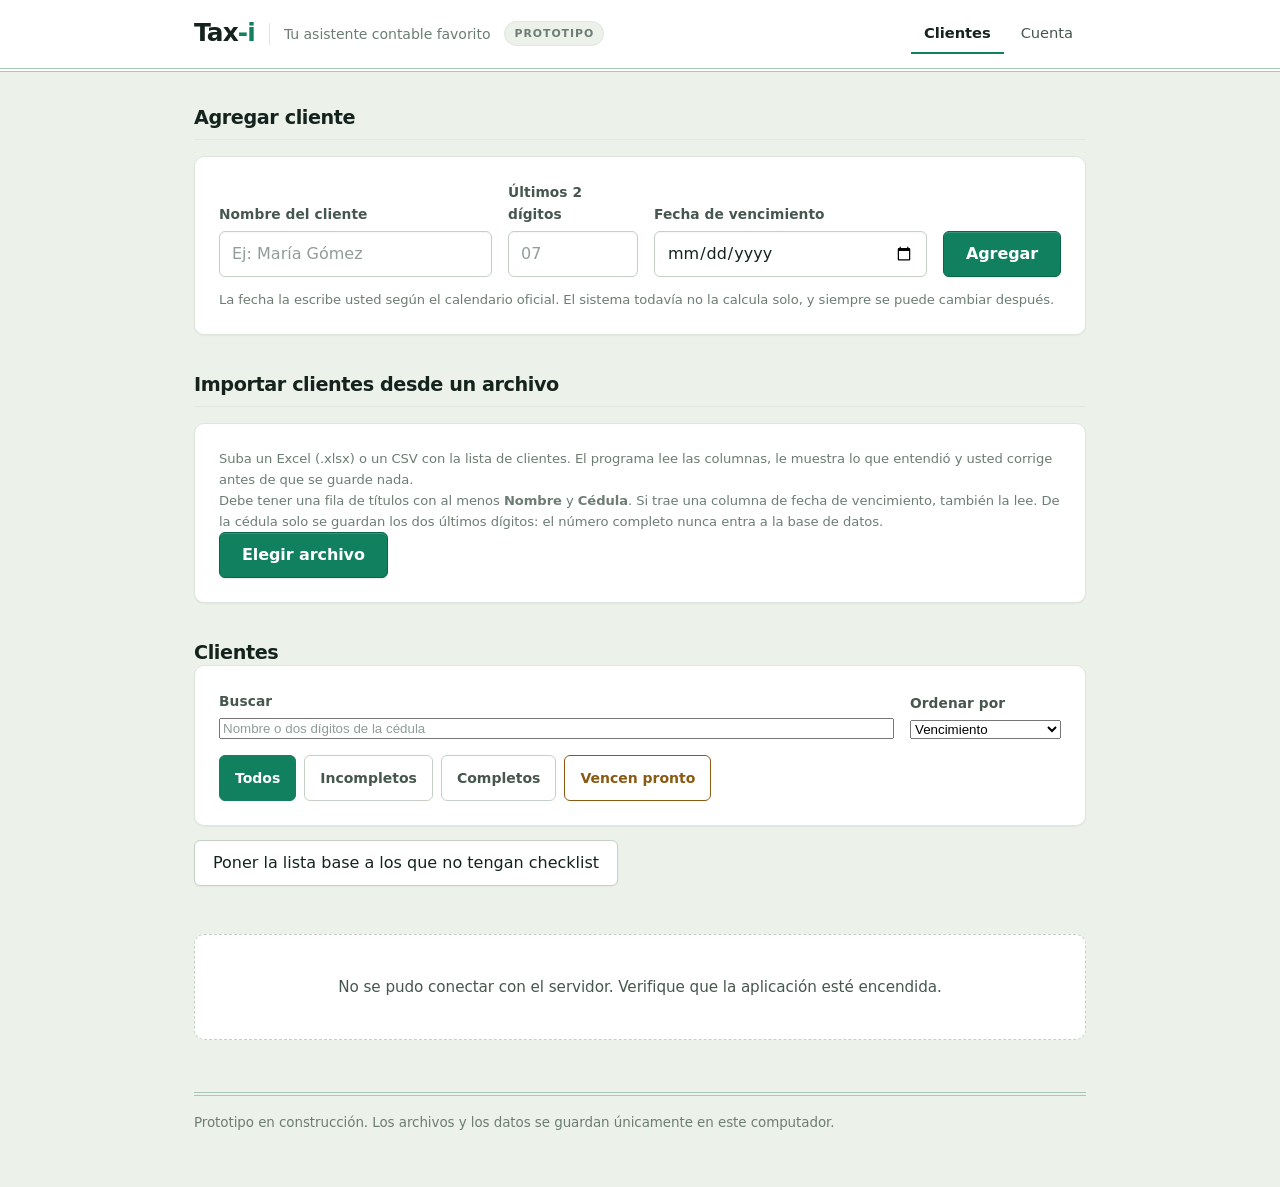
==== commit 04536b4c: "Confirmar antes de subir, cualquier IA, perfil y lista de clientes Cuatro cambios pedidos, más los c" ====
--- a/static/index.html
+++ b/static/index.html
@@ -122,9 +122,66 @@
       </div>
     </section>
 
-    <!-- ---------- Lista de clientes ---------- -->
+    <!-- ---------- Lista de clientes ----------
+         Con buscador, orden y filtros. En temporada la pregunta es
+         siempre la misma —"¿a quién le falta algo y vence pronto?"— y
+         hasta ahora la única forma de contestarla era bajar mirando. -->
     <section class="seccion">
-      <h2>Clientes</h2>
+      <div class="clientes-cabeza">
+        <h2>Clientes <span id="conteo-clientes" class="conteo"></span></h2>
+      </div>
+
+      <div class="tarjeta barra-clientes">
+        <div class="campo campo-buscar">
+          <label for="buscar-cliente">Buscar</label>
+          <input type="search" id="buscar-cliente" autocomplete="off"
+                 placeholder="Nombre o dos dígitos de la cédula">
+        </div>
+
+        <div class="campo campo-corto">
+          <label for="orden-clientes">Ordenar por</label>
+          <select id="orden-clientes">
+            <option value="vencimiento">Vencimiento</option>
+            <option value="nombre">Nombre</option>
+            <option value="faltantes">Documentos faltantes</option>
+          </select>
+        </div>
+
+        <fieldset class="filtros">
+          <legend class="solo-lectores">Filtrar por estado</legend>
+          <div class="filtros-botones" id="filtro-estado">
+            <button type="button" class="filtro filtro-activo" data-estado="todos">
+              Todos
+            </button>
+            <button type="button" class="filtro" data-estado="incompletos">
+              Incompletos
+            </button>
+            <button type="button" class="filtro" data-estado="completos">
+              Completos
+            </button>
+            <button type="button" class="filtro filtro-urgente" data-estado="pronto">
+              Vencen pronto
+            </button>
+          </div>
+        </fieldset>
+      </div>
+
+      <!-- Acciones sobre todos los clientes de una vez. Después de
+           importar un Excel de 150, dejarlos listos uno por uno son
+           150 visitas. -->
+      <div class="acciones-lote">
+        <button type="button" class="boton-secundario" id="boton-lista-base">
+          Poner la lista base a los que no tengan checklist
+        </button>
+        <button type="button" class="boton-secundario oculto"
+                id="boton-vencimientos">
+          Poner los vencimientos del calendario
+        </button>
+        <div id="aviso-lote" class="aviso oculto" role="alert"></div>
+      </div>
+
+      <p class="ayuda" id="resumen-filtro"></p>
+
       <div id="lista-clientes" class="lista">
         <div class="vacio">Cargando…</div>
       </div>
@@ -137,6 +194,7 @@
 
   </main>
 
+  <script src="/static/comun.js"></script>
   <script src="/static/app.js"></script>
 </body>
 </html>
--- a/static/estilos.css
+++ b/static/estilos.css
@@ -2670,3 +2670,463 @@
     align-items: flex-start;
   }
 }
+
+
+/* ==========================================================
+   El perfil del cliente
+
+   La foto de conjunto que se ve al entrar: quién es, cuándo vence,
+   cuánto le falta y qué se puede hacer. Antes esto eran dos renglones
+   de texto y había que abrir secciones para enterarse de algo.
+   ========================================================== */
+
+.perfil-arriba {
+  display: flex;
+  align-items: flex-start;
+  justify-content: space-between;
+  gap: 20px;
+  flex-wrap: wrap;
+}
+
+.perfil-quien h2 { margin: 0 0 4px; }
+
+.perfil-vecinos {
+  display: flex;
+  align-items: center;
+  gap: 14px;
+  flex-wrap: wrap;
+}
+
+.perfil-vecinos .boton-texto {
+  /* Los nombres largos no pueden empujar la cabecera de lado. */
+  max-width: 190px;
+  overflow: hidden;
+  text-overflow: ellipsis;
+  white-space: nowrap;
+}
+
+.perfil-posicion {
+  color: var(--texto-tenue);
+  font-size: 13px;
+}
+
+/* --- Las tres cifras --- */
+
+.perfil-cifras {
+  display: grid;
+  grid-template-columns: repeat(auto-fit, minmax(180px, 1fr));
+  gap: 16px;
+  margin-top: 20px;
+  padding-top: 18px;
+  border-top: 1px solid var(--raya);
+}
+
+.perfil-cifra {
+  display: flex;
+  flex-direction: column;
+  align-items: flex-start;
+  gap: 5px;
+}
+
+.perfil-valor {
+  font-size: 19px;
+  font-weight: 600;
+  color: var(--texto);
+  line-height: 1.2;
+}
+
+.perfil-nota {
+  font-size: 13px;
+  color: var(--texto-tenue);
+}
+
+/* --- Lo que falta, destacado --- */
+
+.perfil-pendientes {
+  margin-top: 18px;
+  padding: 14px 16px;
+  background: var(--alerta-fondo);
+  border-radius: var(--radio-chico);
+}
+
+.perfil-pendientes-titulo {
+  margin: 0 0 8px;
+  font-size: 13px;
+  font-weight: 600;
+  color: var(--alerta-texto);
+  text-transform: uppercase;
+  letter-spacing: .04em;
+}
+
+.perfil-lista-faltantes {
+  margin: 0;
+  padding-left: 20px;
+  color: var(--texto-secundario);
+  font-size: 14px;
+  line-height: 1.7;
+}
+
+.perfil-mas {
+  color: var(--texto-tenue);
+  font-style: italic;
+  list-style: none;
+  margin-left: -20px;
+}
+
+.perfil-acciones {
+  display: flex;
+  flex-wrap: wrap;
+  gap: 10px;
+  margin-top: 20px;
+  padding-top: 18px;
+  border-top: 1px solid var(--raya);
+}
+
+
+/* ==========================================================
+   Marcar varios: la zona de revisión y la lista de documentos
+
+   Las dos barras se ven igual a propósito. Marcar en la zona de
+   revisión y marcar en los documentos ya subidos son el mismo gesto;
+   lo único distinto es que uno de los dos pregunta antes de borrar.
+   ========================================================== */
+
+.revision-barra {
+  display: flex;
+  align-items: center;
+  justify-content: space-between;
+  gap: 14px;
+  flex-wrap: wrap;
+  padding: 10px 14px;
+  margin-bottom: 12px;
+  background: var(--primary-tenue);
+  border-radius: var(--radio-chico);
+}
+
+.revision-barra-botones {
+  display: flex;
+  gap: 16px;
+  flex-wrap: wrap;
+}
+
+.marca-todos {
+  display: flex;
+  align-items: center;
+  gap: 9px;
+  font-size: 14px;
+  font-weight: 600;
+  color: var(--texto-secundario);
+  cursor: pointer;
+  /* Blanco de clic cómodo: en pantalla táctil una casilla sola es
+     demasiado pequeña para acertarle. */
+  min-height: 28px;
+}
+
+.documento-casilla {
+  width: 19px;
+  height: 19px;
+  flex-shrink: 0;
+  accent-color: var(--primary);
+  cursor: pointer;
+}
+
+.marca-todos input {
+  width: 19px;
+  height: 19px;
+  accent-color: var(--primary);
+  cursor: pointer;
+}
+
+/* Lo marcado se ve marcado sin tener que mirar la casilla. */
+.documento-marcado {
+  background: var(--primary-tenue);
+  border-color: var(--borde-fuerte);
+}
+
+
+/* ==========================================================
+   Zona de revisión: lo que está por subir
+
+   Nada de esto ha salido del navegador todavía. Se pinta distinto de
+   los documentos ya recibidos justamente por eso: para que no haya
+   forma de confundir "lo que voy a mandar" con "lo que ya está".
+   ========================================================== */
+
+.revision-carga {
+  margin-top: 18px;
+  padding: 18px;
+  background: var(--superficie);
+  border: 2px dashed var(--borde-fuerte);
+  border-radius: var(--radio);
+}
+
+.revision-cabeza { margin-bottom: 14px; }
+
+.revision-titulo {
+  margin: 0 0 4px;
+  font-size: 17px;
+}
+
+.revision-ayuda { margin: 0; }
+
+.revision-lista {
+  list-style: none;
+  margin: 0;
+  padding: 0;
+  display: flex;
+  flex-direction: column;
+  gap: 8px;
+  /* Si se sueltan cien archivos, la lista no puede empujar el botón de
+     confirmar fuera de la pantalla. */
+  max-height: 420px;
+  overflow-y: auto;
+}
+
+.revision-renglon {
+  display: flex;
+  align-items: center;
+  gap: 14px;
+  padding: 10px 12px;
+  background: var(--fondo);
+  border: 1px solid var(--borde);
+  border-radius: var(--radio-chico);
+}
+
+.revision-datos {
+  flex: 1;
+  min-width: 0;   /* deja que el nombre largo se corte en vez de estirar */
+}
+
+.revision-datos .documento-nombre {
+  overflow-wrap: anywhere;
+}
+
+.revision-descartados {
+  margin-top: 14px;
+  padding: 12px 14px;
+  background: var(--alerta-fondo);
+  border-radius: var(--radio-chico);
+}
+
+.revision-descartados .informe-titulo { color: var(--alerta-texto); }
+
+.revision-confirmar {
+  display: flex;
+  align-items: center;
+  gap: 16px;
+  flex-wrap: wrap;
+  margin-top: 16px;
+  padding-top: 16px;
+  border-top: 1px solid var(--raya);
+}
+
+.revision-confirmar .ayuda { margin: 0; }
+
+
+/* ==========================================================
+   Preguntar antes de borrar
+
+   No es el confirm() del navegador: aquí hay que decir CUÁNTOS
+   archivos y DE QUÉ CLIENTE, con los nombres a la vista.
+   ========================================================== */
+
+.confirmar-caja { max-width: 520px; }
+
+.confirmar-cuerpo { padding: 20px 22px; }
+
+.confirmar-frase {
+  margin: 0 0 6px;
+  font-size: 17px;
+  font-weight: 600;
+  color: var(--texto);
+}
+
+.confirmar-cliente {
+  margin: 0 0 14px;
+  font-size: 14px;
+  font-weight: 600;
+  color: var(--error-texto);
+}
+
+.confirmar-lista {
+  margin: 0 0 14px;
+  padding: 12px 14px 12px 32px;
+  max-height: 220px;
+  overflow-y: auto;
+  background: var(--fondo);
+  border-radius: var(--radio-chico);
+  font-size: 14px;
+  line-height: 1.7;
+  color: var(--texto-secundario);
+  overflow-wrap: anywhere;
+}
+
+.confirmar-botones {
+  display: flex;
+  justify-content: flex-end;
+  gap: 12px;
+  padding: 0 22px 20px;
+}
+
+.boton-peligro {
+  background: var(--error);
+  border-color: var(--error);
+}
+
+.boton-peligro:hover { background: var(--error-texto); }
+
+
+/* ==========================================================
+   Historial de actividad
+
+   Qué se subió, qué se marcó y qué se borró. El color del filo
+   izquierdo dice de qué tipo fue, para poder buscar un borrado sin
+   leerse la lista entera.
+   ========================================================== */
+
+.lista-actividad {
+  list-style: none;
+  margin: 0;
+  padding: 0;
+  display: flex;
+  flex-direction: column;
+  gap: 2px;
+  max-height: 480px;
+  overflow-y: auto;
+}
+
+.actividad {
+  display: flex;
+  align-items: baseline;
+  gap: 12px;
+  flex-wrap: wrap;
+  padding: 9px 12px;
+  border-left: 3px solid var(--borde);
+  border-radius: 0 var(--radio-chico) var(--radio-chico) 0;
+  background: var(--superficie);
+  font-size: 14px;
+}
+
+.actividad-cuando {
+  color: var(--texto-tenue);
+  font-size: 12.5px;
+  flex-shrink: 0;
+}
+
+.actividad-que { color: var(--texto); }
+
+.actividad-detalle {
+  color: var(--texto-secundario);
+  overflow-wrap: anywhere;
+}
+
+.actividad-peligro { border-left-color: var(--error); }
+.actividad-entrada { border-left-color: var(--primary-acento); }
+.actividad-logro   { border-left-color: var(--primary); }
+
+
+@media (max-width: 640px) {
+  .perfil-arriba { flex-direction: column; }
+  .perfil-vecinos .boton-texto { max-width: 130px; }
+
+  .revision-barra {
+    flex-direction: column;
+    align-items: flex-start;
+  }
+
+  .confirmar-botones { flex-direction: column-reverse; }
+  .confirmar-botones .boton,
+  .confirmar-botones .boton-secundario { width: 100%; }
+}
+
+
+/* ==========================================================
+   Buscar, ordenar y filtrar clientes
+
+   En temporada la pregunta es siempre la misma: "¿a quién le falta algo
+   y vence pronto?". Estos controles existen para contestarla en un
+   gesto, en vez de bajar por la lista mirando los filos de color.
+   ========================================================== */
+
+.clientes-cabeza {
+  display: flex;
+  align-items: baseline;
+  gap: 10px;
+}
+
+.barra-clientes {
+  display: flex;
+  align-items: flex-end;
+  gap: 16px;
+  flex-wrap: wrap;
+  margin-bottom: 14px;
+}
+
+.campo-buscar { flex: 1 1 280px; }
+
+.filtros {
+  border: 0;
+  margin: 0;
+  padding: 0;
+  min-width: 0;
+}
+
+.filtros-botones {
+  display: flex;
+  gap: 8px;
+  flex-wrap: wrap;
+}
+
+.filtro {
+  min-height: var(--alto-control);
+  padding: 0 15px;
+  font-size: 14px;
+  font-weight: 600;
+  color: var(--texto-secundario);
+  background: var(--superficie);
+  border: 1px solid var(--borde-fuerte);
+  border-radius: var(--radio-chico);
+  cursor: pointer;
+}
+
+.filtro:hover { border-color: var(--primary); color: var(--primary); }
+
+.filtro-activo,
+.filtro-activo:hover {
+  background: var(--primary);
+  border-color: var(--primary);
+  color: #fff;
+}
+
+/* El filtro de lo urgente lleva su propio color, el mismo del plazo que
+   se acerca, para que se reconozca sin leerlo. */
+.filtro-urgente { border-color: var(--alerta-texto); color: var(--alerta-texto); }
+.filtro-urgente:hover { border-color: var(--error); color: var(--error-texto); }
+.filtro-urgente.filtro-activo,
+.filtro-urgente.filtro-activo:hover {
+  background: var(--alerta-texto);
+  border-color: var(--alerta-texto);
+  color: #fff;
+}
+
+#resumen-filtro {
+  margin: 0 0 14px;
+  min-height: 20px;
+}
+
+@media (max-width: 640px) {
+  .barra-clientes { flex-direction: column; align-items: stretch; }
+  .filtros-botones .filtro { flex: 1 1 auto; }
+}
+
+
+/* Acciones sobre varios clientes de una vez. */
+.acciones-lote {
+  display: flex;
+  gap: 10px;
+  flex-wrap: wrap;
+  align-items: center;
+  margin-bottom: 14px;
+}
+
+.acciones-lote .aviso { flex: 1 1 100%; margin: 4px 0 0; }
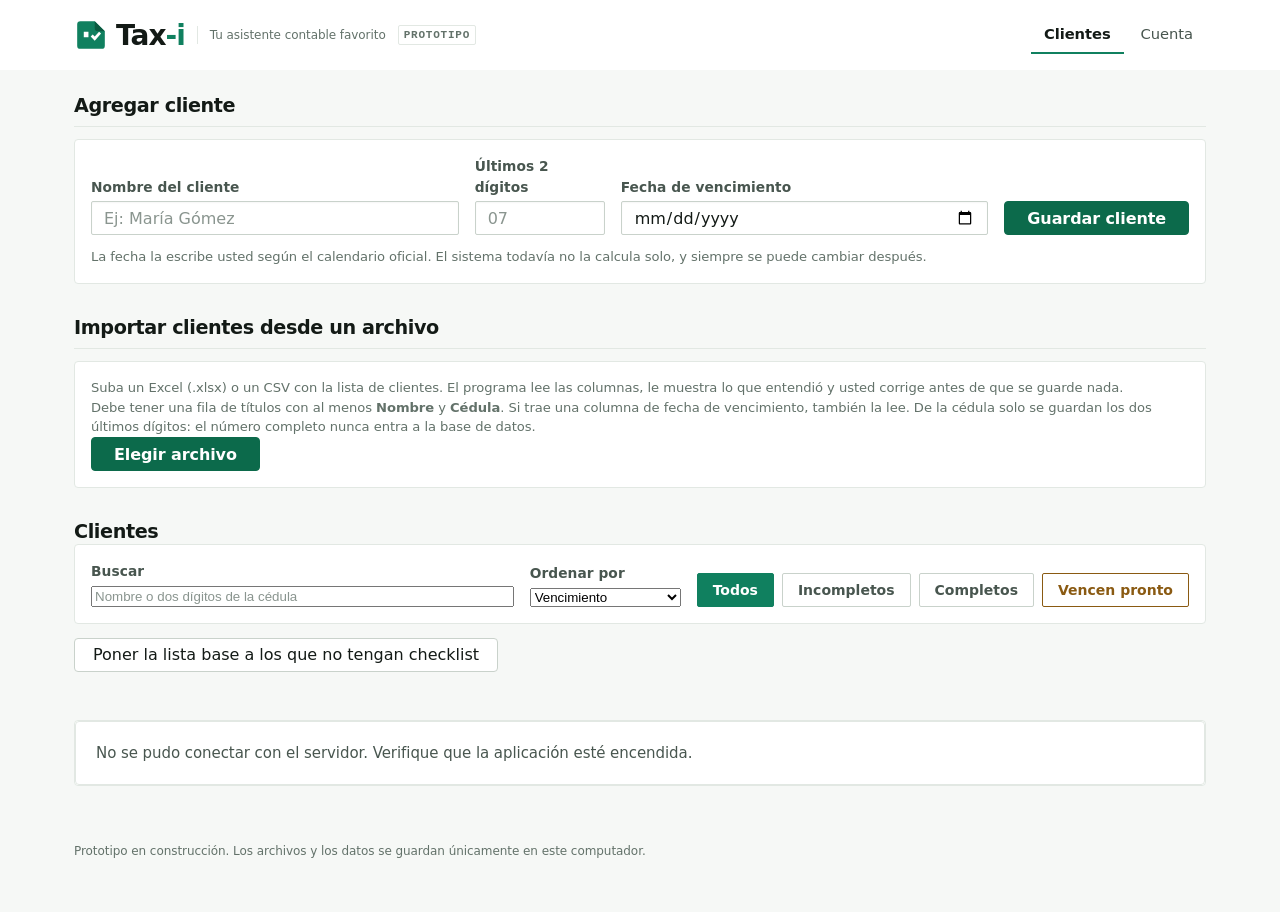
==== commit 4a75fd49: "Identidad visual: riel de clientes, marca propia y portada de inicio La pantalla del cliente pasa a " ====
--- a/static/index.html
+++ b/static/index.html
@@ -5,13 +5,32 @@
   <meta name="viewport" content="width=device-width, initial-scale=1">
   <title>Tax-i · Tu asistente contable favorito</title>
   <link rel="stylesheet" href="/static/estilos.css">
+  <link rel="icon" href="/static/marca/favicon.svg" type="image/svg+xml">
+  <!-- marca.js primero: inicio.js le pide los gestos del logo.
+       Sin defer a propósito: inicio.js tiene que marcar el <html> antes
+       del primer pintado o se alcanza a ver la aplicación antes de la
+       portada. -->
+  <script src="/static/marca/marca.js"></script>
+  <script src="/static/marca/inicio.js"></script>
 </head>
 <body>
+
+  <!-- La portada de inicio. Sale una sola vez por sesión, dura 1,5 s y se
+       corta con un clic o cualquier tecla. Queda oculta salvo que
+       inicio.js marque el <html>: si el JavaScript no corre, no aparece. -->
+  <div class="portada-inicio" aria-hidden="true">
+    <div class="portada-marca">
+      <svg class="portada-logo" viewBox="0 0 32 32" aria-hidden="true"><path class="marca-cara" d="M6 3h13.5L29 12.5V26a3 3 0 0 1-3 3H6a3 3 0 0 1-3-3V6a3 3 0 0 1 3-3Zm3.2 9.9v5.2h4.4v-5.2H9.2Zm8.4 2.7-1.9 1.9 3.8 3.8 6-6.7-1.9-1.7-4.1 4.6-1.9-1.9Z"/><path class="marca-pliegue" d="M19.5 3 29 12.5h-6.5a3 3 0 0 1-3-3V3Z"/></svg>
+      <span class="portada-texto"><span class="portada-escrito"></span><span class="portada-cursor"></span></span>
+    </div>
+    <p class="portada-sub">Archivador de documentos para renta</p>
+  </div>
+
 
   <header class="cabecera">
     <div class="contenedor">
       <h1 class="marca">
-        <a class="marca-enlace" href="/">Tax<span class="marca-i">-i</span></a>
+        <a class="marca-enlace" href="/"><svg class="marca-logo" viewBox="0 0 32 32" aria-hidden="true"><path class="marca-cara" d="M6 3h13.5L29 12.5V26a3 3 0 0 1-3 3H6a3 3 0 0 1-3-3V6a3 3 0 0 1 3-3Zm3.2 9.9v5.2h4.4v-5.2H9.2Zm8.4 2.7-1.9 1.9 3.8 3.8 6-6.7-1.9-1.7-4.1 4.6-1.9-1.9Z"/><path class="marca-pliegue" d="M19.5 3 29 12.5h-6.5a3 3 0 0 1-3-3V3Z"/></svg><span>Tax<span class="marca-i">-i</span></span></a>
       </h1>
       <p class="subtitulo">Tu asistente contable favorito</p>
       <span class="etiqueta-prototipo">prototipo</span>
@@ -25,7 +44,7 @@
   <main class="contenedor">
 
     <!-- ---------- Agregar cliente ---------- -->
-    <section class="seccion">
+    <section class="seccion" id="agregar">
       <h2>Agregar cliente</h2>
 
       <div class="tarjeta">
@@ -51,7 +70,7 @@
               <input type="date" id="fecha" name="fecha">
             </div>
 
-            <button type="submit" class="boton">Agregar</button>
+            <button type="submit" class="boton">Guardar cliente</button>
           </div>
 
           <p class="ayuda" style="margin-top:12px">
--- a/static/estilos.css
+++ b/static/estilos.css
@@ -3,87 +3,171 @@
 
    De dónde sale lo que se ve
    --------------------------
-   Del papel de contabilidad. No es un adorno: es el objeto con el que
-   el contador lleva cuarenta años trabajando, y de ahí salen las tres
-   decisiones que dan el aspecto de todo el programa.
-
-   1. La hoja. Fondo verde muy pálido —el del papel rayado de columnas—
-      en vez del blanco de pantalla. Las tarjetas sí son blancas, así que
-      cada bloque de trabajo se ve como una hoja puesta sobre el escritorio.
+   Del formulario tributario. No del papel como textura, sino del
+   formulario como estructura: renglones numerados, columnas, cifras
+   alineadas a la derecha, casillas, y rayas finas que separan de verdad.
+   De ahí salen las cuatro decisiones que dan el aspecto de todo el
+   programa.
+
+   1. Nada flota. No hay tarjetas con sombra sobre un fondo de color:
+      hay bloques delimitados por una raya de 1px. Una sombra es una
+      forma difusa de separar; una raya es una forma honesta. La única
+      sombra que queda es la del visor de documentos, que sí está encima
+      de la página.
 
    2. La doble raya. En contabilidad, dos rayas debajo de una cifra
-      significan "este es el total". Aquí se usa UNA sola vez, debajo de
-      la cabecera, y no vuelve a aparecer en ninguna otra parte. Es la
-      firma de la casa.
-
-   3. Las cifras en ancho fijo. Todo lo que sea número —dígitos de la
-      cédula, fechas, plazos, valores, casillas como G115— va en letra de
-      ancho fijo y con tabular-nums, para que las columnas queden
-      cuadradas una debajo de otra. En una hoja de números, que el 1 mida
-      lo mismo que el 8 no es un detalle: es poder revisar de un vistazo.
+      significan "este es el total". Se usa debajo de la cabecera y
+      encima de un total, y en ningún otro lado. Es la firma de la casa.
+
+   3. Las cifras en ancho fijo. Todo lo que sea dato —dígitos de la
+      cédula, fechas, plazos, valores, casillas como G115, números de
+      renglón, encabezados de columna— va en la monoespaciada con
+      tabular-nums, para que las columnas queden cuadradas una debajo de
+      otra. En una hoja de números, que el 1 mida lo mismo que el 8 no es
+      un detalle: es poder revisar de un vistazo.
+
+   4. La tinta se gasta en lo que falta. Lo que ya llegó se apaga; lo que
+      falta se lleva una raya roja de 3px, el título en negrita y la
+      palabra a la derecha. Antes era al revés: lo recibido se pintaba de
+      verde y hacía ruido lo que ya estaba resuelto.
+
+   Un dato leído por la máquina no tiene color propio
+   --------------------------------------------------
+   Se marca con una raya punteada debajo —el espacio en blanco de un
+   formulario de papel—, el rótulo "auto" y el enlace al documento
+   original. Antes se marcaba en azul. Darle color de marca a lo que leyó
+   una máquina es afirmarlo, y este programa no afirma nada: muestra lo
+   que leyó para que el contador lo verifique. Es la línea legal del
+   producto dibujada en CSS.
 
    Principios que no cambian
    -------------------------
    - El contenido manda, la interfaz no estorba.
-   - Legible a cualquier edad: texto grande, mucho contraste, mucho aire.
+   - Densidad antes que aire: el contador maneja decenas de clientes en
+     una pantalla de 1366px y en temporada no le sobra ni una fila.
+   - Legible a cualquier edad: la densidad sale del relleno, nunca de
+     achicar la letra.
    - Nada escondido: sin menús que aparecen al pasar el mouse,
-     sin botones que son solo un icono.
+     sin botones que son solo un icono, sin emojis como iconos.
    - Sin tipografías de internet. Se usan las letras que ya trae el
      computador: así la pantalla se ve igual sin conexión y ningún
      servicio de afuera se entera de que el programa se está usando.
+   - Movimiento solo funcional: transiciones cortas, nada decorativo.
    ========================================================== */
 
 :root {
-  /* --- Tinta y papel --- */
-  --fondo: #ECF1EA;              /* la hoja: verde muy pálido */
-  --superficie: #FFFFFF;         /* tarjetas y campos */
-  --raya: #E1E9E1;               /* el rayado de la hoja */
-  --regla-doble: #A9C7B5;        /* la doble raya de la cabecera */
-
-  --texto: #14231D;              /* tinta negra, con fondo verde */
-  --texto-secundario: #46574E;   /* gris legible (8:1 de contraste) */
-  --texto-tenue: #6C7D73;        /* solo para etiquetas pequeñas */
-  --borde: #DEE6DE;
-  --borde-fuerte: #C4D0C6;
-
-  --primary: #10805F;            /* verde oscuro: pasa contraste con texto blanco */
-  --primary-hover: #0C6549;
-  --primary-acento: #16A37A;     /* verde vivo: solo adornos, nunca texto */
-  --primary-tenue: #E9F5EF;
-
-  --info: #3B82F6;               /* azul: marca lo que viene de la IA */
-  --info-fondo: #EFF6FF;
-  --info-texto: #1D4ED8;
-
-  --exito-fondo: #E9F5EF;
-  --exito-texto: #14663F;
-
-  --alerta-fondo: #FBF3E3;
+  /* --- La rampa neutra ---
+     Nueve pasos, del papel a la tinta. Todos llevan una gota del verde de
+     la marca, así que ningún gris de la pantalla es un gris de catálogo.
+     Antes cada gris se había escogido por separado y no formaban serie. */
+  --n0: #FFFFFF;   /* superficie: tarjetas, campos, filas */
+  --n1: #F6F8F6;   /* fondo de la página */
+  --n2: #EEF2EF;   /* pasar el mouse, fila alterna */
+  --n3: #E2E8E3;   /* la raya fina que separa */
+  --n4: #C9D2CB;   /* raya fuerte, borde de campo, doble raya */
+  --n5: #94A29A;   /* número de renglón, marcas apagadas. NO para texto */
+  --n6: #63726A;   /* texto tenue — 4.9:1, pasa AA */
+  --n7: #48564F;   /* texto secundario — 7.5:1 */
+  --n8: #131A16;   /* tinta — 16:1 */
+
+  /* --- Nombres de siempre, apuntando a la rampa ---
+     Se conservan para que las 3000 líneas de abajo sigan funcionando. */
+  --fondo: var(--n1);
+  --superficie: var(--n0);
+  --raya: var(--n3);
+  --regla-doble: var(--n4);
+
+  --texto: var(--n8);
+  --texto-secundario: var(--n7);
+  --texto-tenue: var(--n6);
+  --borde: var(--n3);
+  --borde-fuerte: var(--n4);
+
+  /* --- El verde de la marca ---
+     #10805F se queda: es la identidad. Pero el blanco encima da 4.3:1 y
+     no llega a AA, así que los botones llenos usan el más oscuro, que ya
+     existía aquí como --primary-hover. No es un color nuevo: es un ascenso. */
+  --primary: #10805F;            /* marca, foco, rayas de acento */
+  --primary-fuerte: #0C6A4B;     /* botón lleno y enlace — 6.6:1 */
+  --primary-hover: #0A5A40;
+  --primary-tenue: #E9F2ED;      /* la única superficie teñida que queda */
+  --primary-acento: var(--primary);  /* alias: antes era un segundo verde */
+
+  /* Se retiró el azul #3B82F6 que marcaba la lectura de la IA. Un dato
+     leído por una máquina no lleva color propio: se marca con la raya
+     punteada y el rótulo "auto". Darle color de marca es afirmarlo, y
+     aquí no afirmamos nada. Los nombres quedan apuntando a neutros por si
+     alguna regla vieja todavía los usa. */
+  --info: var(--n5);
+  --info-fondo: var(--n0);
+  --info-texto: var(--n6);
+
+  --exito-fondo: var(--n0);
+  --exito-texto: var(--primary-fuerte);
+
+  --alerta-fondo: var(--n0);
   --alerta-texto: #8A5A12;       /* ocre: el plazo que se está acercando */
 
-  /* Rojo de tinta, no rojo de pantalla. Es el color con el que se
-     anotaba a mano lo vencido, y aquí se reserva para eso mismo. */
+  /* Rojo de tinta, no rojo de pantalla. Es el color con el que se anotaba
+     a mano lo vencido, y aquí se reserva para lo que falta. */
   --error: #A6392D;
-  --error-fondo: #FBF0EE;
+  --error-fondo: var(--n0);
   --error-texto: #8E2F24;
 
-  /* --- Letras --- */
-  /* Las del sistema. En Mac sale San Francisco, en Windows Segoe UI:
-     las dos son buenas y no hay que descargar nada. */
+  /* --- Letras ---
+     Las del sistema. En Mac sale San Francisco, en Windows Segoe UI: las
+     dos son buenas, no hay que descargar nada, y ningún servicio de afuera
+     se entera de que el programa se abrió.
+
+     El carácter no lo pone una tipografía de display: lo pone cuánto
+     trabajo hace la monoespaciada. Aquí no es solo para cifras — también
+     lleva códigos de casilla, fechas, números de renglón y estados. */
   --fuente: -apple-system, BlinkMacSystemFont, "Segoe UI Variable Text",
             "Segoe UI", system-ui, Roboto, sans-serif;
 
-  /* La de las cifras. Ancho fijo, para que las columnas cuadren. */
   --fuente-cifras: ui-monospace, "SF Mono", SFMono-Regular, "Cascadia Mono",
                    "Segoe UI Mono", Menlo, Consolas, monospace;
 
-  /* --- Medidas --- */
-  --radio: 10px;
-  --radio-chico: 6px;
-  --sombra: 0 1px 2px rgba(20, 35, 29, 0.05);
-  --sombra-media: 0 4px 14px rgba(20, 35, 29, 0.08);
-  --ancho-maximo: 940px;
-  --alto-control: 46px;          /* alto mínimo de botones y campos */
+  /* --- Escala de tamaños ---
+     La base baja de 17 a 16 px y no más. La densidad se saca del relleno,
+     no del tamaño de la letra: quien tiene 55 años y lleva seis horas
+     mirando esto necesita el texto igual de grande y las filas más juntas. */
+  --t-rotulo: 0.6875rem;   /* 11px — encabezado de columna, versalitas */
+  --t-meta:   0.75rem;     /* 12px — ayuda, detalle de archivo */
+  --t-celda:  0.8125rem;   /* 13px — celda de tabla densa */
+  --t-ui:     0.9375rem;   /* 15px — el tamaño de trabajo */
+  --t-texto:  1rem;        /* 16px — texto corrido */
+  --t-h2:     1.1875rem;   /* 19px */
+  --t-h1:     1.5rem;      /* 24px — título de página y marca */
+
+  /* --- Espaciado, rejilla de 4 --- */
+  --e1: 4px;  --e2: 8px;  --e3: 12px; --e4: 16px; --e5: 20px;
+  --e6: 24px; --e7: 32px; --e8: 40px; --e9: 56px;
+
+  /* --- Medidas ---
+     Radio 10/6 -> 4/2 y las pastillas de 999 -> 2. Fuera las sombras: los
+     bloques se separan con una raya de 1px que separa de verdad, no con un
+     desenfoque. La única que queda es la del visor, que sí flota encima. */
+  /* --- El riel oscuro de la pantalla del cliente ---
+     No son grises ni negros: son el mismo verde de la marca llevado hasta
+     abajo de la rampa. Un riel gris al lado de un verde #10805F se ve como
+     dos programas pegados; así se ve como uno solo apagando la luz. */
+  --riel-fondo:  #0E1714;   /* el fondo del riel */
+  --riel-alto:   #17231E;   /* el cliente que se está viendo */
+  --riel-borde:  #223029;
+  --riel-texto:  #D7E2DC;   /* 14:1 sobre el fondo del riel */
+  --riel-tenue:  #8C9E95;   /* 6.3:1 — rótulos y cifras de apoyo */
+  --riel-verde:  #3FB88C;   /* el verde de la marca, subido para que se
+                               lea sobre oscuro: el #10805F no alcanza */
+  --riel-rojo:   #E08579;   /* lo mismo con el rojo de tinta */
+  --riel-ancho:  244px;
+
+  --radio: 4px;
+  --radio-chico: 2px;
+  --sombra: none;
+  --sombra-media: 0 12px 28px -12px rgba(19, 26, 22, 0.38);
+  --ancho-maximo: 1180px;        /* cabe más en 1366px sin desplazarse */
+  --alto-control: 34px;          /* alto de botones, campos y filas */
 }
 
 /* ==========================================================
@@ -99,8 +183,8 @@
   background: var(--fondo);
   color: var(--texto);
   font-family: var(--fuente);
-  font-size: 17px;               /* base grande a propósito */
-  line-height: 1.6;
+  font-size: var(--t-texto);     /* 16px: la letra no se achica */
+  line-height: 1.5;
   letter-spacing: -0.004em;
   -webkit-font-smoothing: antialiased;
   text-rendering: optimizeLegibility;
@@ -161,9 +245,14 @@
 .cabecera {
   background: var(--superficie);
   /* La doble raya de contabilidad. Va aquí y en ningún otro lado. */
-  border-bottom: 4px double var(--regla-doble);
-  padding: 14px 0;
-  margin-bottom: 34px;
+  /* Sin raya de abajo. La doble raya de contabilidad quedaba como un
+     borde suelto de color indefinido cruzando la pantalla. La cabecera
+     se separa por lo que es —superficie blanca sobre el fondo de la
+     página—, y solo cuando se baja aparece una raya de 1px, que es
+     cuando de verdad hace falta para que el contenido no se le pegue. */
+  padding: var(--e4) 0;
+  margin-bottom: var(--e6);
+  transition: box-shadow 120ms ease;
   position: sticky;
   top: 0;
   /* Por debajo del visor de documentos (50) y de Rentai (60), para que
@@ -171,19 +260,52 @@
   z-index: 20;
 }
 
+/* Puesta por marca.js cuando la página está desplazada. */
+.cabecera-desplazada {
+  box-shadow: 0 1px 0 var(--raya);
+}
+
 .cabecera .contenedor {
   display: flex;
   align-items: center;
-  gap: 14px;
+  gap: var(--e3);
   flex-wrap: wrap;
+}
+
+/* El logo al lado del nombre. 26px: el mismo alto que la mayúscula de
+   "Tax", para que los dos se apoyen en la misma línea. */
+.marca-logo {
+  display: block;
+  width: 30px;
+  height: 30px;
+  flex: 0 0 auto;
+}
+
+/* Los colores del logo salen de los tokens y no de un hex escrito dentro
+   del SVG: si mañana cambia el verde de la marca, cambia aquí y ya. */
+.marca-cara {
+  fill: var(--primary);
+  fill-rule: evenodd;
+  /* El paso de un gesto a otro. Corto: es un parpadeo, no una
+     transformación. */
+  transition: d 90ms ease;
+}
+
+.marca-pliegue {
+  fill: var(--primary-hover);
+}
+
+.portada-logo .marca-cara,
+.portada-logo .marca-pliegue {
+  transition: d 110ms ease;
 }
 
 .subtitulo {
   margin: 0;
   color: var(--texto-tenue);
-  font-size: 0.88rem;
+  font-size: var(--t-meta);
   /* Una raya vertical lo separa de la marca, en vez de un punto. */
-  padding-left: 14px;
+  padding-left: var(--e3);
   border-left: 1px solid var(--borde);
 }
 
@@ -192,7 +314,10 @@
    y se pierde el juego de palabras con "tax" (impuesto). */
 .marca {
   margin: 0;
-  font-size: 1.55rem;
+  display: flex;
+  align-items: center;
+  gap: var(--e2);
+  font-size: 1.6rem;
   font-weight: 700;
   letter-spacing: -0.035em;
   color: var(--texto);
@@ -210,21 +335,27 @@
   border-radius: var(--radio-chico);
 }
 
+.marca-enlace {
+  display: flex;
+  align-items: center;
+  gap: var(--e2);
+}
+
 .marca-enlace:hover .marca-i {
-  color: var(--primary-acento);
+  color: var(--primary-fuerte);
 }
 
 /* Recordatorio honesto de que esto todavia no es un producto terminado. */
 .etiqueta-prototipo {
-  font-size: 0.68rem;
+  font-family: var(--fuente-cifras);
+  font-size: var(--t-rotulo);
   text-transform: uppercase;
-  letter-spacing: 0.09em;
+  letter-spacing: 0.07em;
   font-weight: 600;
   color: var(--texto-tenue);
-  background: var(--fondo);
   border: 1px solid var(--borde);
-  border-radius: 999px;
-  padding: 3px 9px;
+  border-radius: var(--radio-chico);
+  padding: 1px 5px;
 }
 
 /* ----- El menú -----
@@ -272,19 +403,18 @@
   background: var(--superficie);
   border: 1px solid var(--borde);
   border-radius: var(--radio);
-  box-shadow: var(--sombra);
-  padding: 24px;
+  padding: var(--e4);
 }
 
 .seccion {
-  margin-bottom: 38px;
-}
-
-/* El título de cada sección va sobre una raya, como el encabezado de
-   una columna en el papel rayado. */
+  margin-bottom: var(--e7);
+}
+
+/* El título de cada sección va sobre una raya, como el encabezado de una
+   columna del formulario. */
 .seccion > h2 {
-  margin-bottom: 16px;
-  padding-bottom: 9px;
+  margin-bottom: var(--e3);
+  padding-bottom: var(--e2);
   border-bottom: 1px solid var(--raya);
 }
 
@@ -295,7 +425,14 @@
 .campo {
   display: flex;
   flex-direction: column;
-  gap: 6px;
+  gap: var(--e1);
+}
+
+/* Un campo que viene detrás de un párrafo necesita aire, o la etiqueta se
+   lee como el último renglón del párrafo de arriba. */
+p + .campo,
+.ayuda + .campo {
+  margin-top: var(--e4);
 }
 
 label {
@@ -346,10 +483,17 @@
   opacity: 0.75;
 }
 
+/* El foco del teclado. El contador tabula todo el día: tiene que verse
+   igual de claro sobre blanco, sobre una fila señalada y sobre un renglón
+   con espina de color. Por eso van dos anillos: el verde y un halo. */
 input:focus-visible,
-button:focus-visible {
-  outline: 3px solid var(--primary-acento);
+button:focus-visible,
+a:focus-visible,
+summary:focus-visible,
+[tabindex]:focus-visible {
+  outline: 2px solid var(--primary);
   outline-offset: 2px;
+  box-shadow: 0 0 0 4px rgba(16, 128, 95, 0.16);
 }
 
 input[type="text"]:focus,
@@ -390,15 +534,14 @@
 .boton {
   height: var(--alto-control);
   padding: 0 22px;
-  background: var(--primary);
+  /* El verde oscuro, no el de la marca: el blanco encima del #10805F da
+     4.3:1 y no llega a AA. Este da 6.6:1. */
+  background: var(--primary-fuerte);
   color: #FFFFFF;
-  border: 1px solid var(--primary-hover);
-  border-radius: var(--radio-chico);
-  font-weight: 600;
+  border: 1px solid var(--primary-fuerte);
+  border-radius: var(--radio);
+  font-weight: 560;
   letter-spacing: -0.006em;
-  /* Un brillo de un pixel arriba: le da volumen sin sombras grandes. */
-  box-shadow: inset 0 1px 0 rgba(255, 255, 255, 0.16),
-              0 1px 2px rgba(20, 35, 29, 0.10);
 }
 
 .boton:hover {
@@ -425,15 +568,14 @@
   background: var(--superficie);
   color: var(--texto);
   border: 1px solid var(--borde-fuerte);
-  border-radius: var(--radio-chico);
+  border-radius: var(--radio);
   font-weight: 500;
-  box-shadow: 0 1px 2px rgba(20, 35, 29, 0.04);
 }
 
 .boton-secundario:hover {
-  background: var(--fondo);
-  border-color: var(--primary);
-  color: var(--primary-hover);
+  background: var(--n2);
+  border-color: var(--borde-fuerte);
+  color: var(--texto);
 }
 
 /* Botón discreto, para acciones poco frecuentes como eliminar */
@@ -463,61 +605,105 @@
    ========================================================== */
 
 .etiqueta {
+/* Sin fondo de color y sin pastilla redonda: el estado se lee por el
+   color del texto y una raya de 1px. Las pastillas teñidas verde/ámbar/rojo
+   son el aspecto de cualquier panel administrativo. */
   display: inline-block;
-  padding: 3px 10px;
-  border-radius: 999px;
-  font-size: 0.8rem;
+  padding: 1px 5px;
+  border-radius: var(--radio-chico);
+  font-family: var(--fuente-cifras);
+  font-size: var(--t-rotulo);
   font-weight: 600;
+  text-transform: uppercase;
+  letter-spacing: 0.06em;
   white-space: nowrap;
-  border: 1px solid transparent;
-}
-
-.etiqueta-neutra { background: var(--fondo);        color: var(--texto-secundario); border-color: var(--borde); }
-.etiqueta-exito  { background: var(--exito-fondo);  color: var(--exito-texto);   border-color: #CBE5D8; }
-.etiqueta-alerta { background: var(--alerta-fondo); color: var(--alerta-texto);  border-color: #EDDCB8; }
-.etiqueta-error  { background: var(--error-fondo);  color: var(--error-texto);   border-color: #EBCFC9; }
+  background: none;
+  border: 1px solid var(--borde);
+  color: var(--texto-secundario);
+}
+
+.etiqueta-neutra { color: var(--texto-tenue);    border-color: var(--n3); }
+.etiqueta-exito  { color: var(--primary-fuerte); border-color: rgba(16, 128, 95, 0.34); }
+.etiqueta-alerta { color: var(--alerta-texto);   border-color: rgba(138, 90, 18, 0.34); }
+.etiqueta-error  { color: var(--error-texto);    border-color: rgba(166, 57, 45, 0.38); }
 
 /* Reservada para datos leídos por IA. Todo lo que lleve esta etiqueta
-   debe decir "verificar" — es una obligación del proyecto, no un adorno. */
-.etiqueta-ia     { background: var(--info-fondo);   color: var(--info-texto); }
+   debe decir "verificar" — es una obligación del proyecto, no un adorno.
+   Va en gris a propósito: el color implicaría que el programa respalda el
+   dato, y no lo respalda. Lo que la distingue es la raya punteada del
+   valor (.valor-auto), no un color. */
+.etiqueta-ia     { color: var(--texto-tenue); border-color: var(--n4); }
 
 /* ==========================================================
    Lista de clientes
+
+   Un solo bloque rayado, no una pila de tarjetas separadas. Con el hueco
+   de 12px que había antes, cada cliente era una tarjeta flotando y en
+   1366px cabían ocho; pegadas y con la raya compartida caben catorce.
    ========================================================== */
 
 .lista {
   display: flex;
   flex-direction: column;
-  gap: 12px;
-}
-
-.cliente {
   background: var(--superficie);
   border: 1px solid var(--borde);
   border-radius: var(--radio);
-  box-shadow: var(--sombra);
-  padding: 18px 22px;
-  display: flex;
-  gap: 20px;
+  overflow: hidden;
+}
+
+.cliente {
+  background: var(--superficie);
+  border-bottom: 1px solid var(--raya);
+  padding: var(--e3) var(--e4);
+  display: flex;
+  gap: var(--e4);
   align-items: center;
   flex-wrap: wrap;
-  /* La espina: una franja de color al filo izquierdo de la tarjeta.
-     No es adorno, dice cómo va el plazo de ese cliente y deja leer la
-     lista entera sin tener que ir tarjeta por tarjeta. */
-  border-left: 4px solid var(--borde-fuerte);
-}
-
-/* Al pasar el mouse solo cambia la sombra. El color de la espina no se
+  /* La espina: una franja de color al filo izquierdo del renglón. No es
+     adorno, dice cómo va el plazo de ese cliente y deja leer la lista
+     entera sin tener que ir renglón por renglón. */
+  border-left: 3px solid transparent;
+}
+
+.cliente:last-child {
+  border-bottom: 0;
+}
+
+/* Al pasar el mouse solo cambia el fondo. El color de la espina no se
    toca: si aquí se escribiera border-color, le ganaría a las clases de
-   abajo y todas las tarjetas se verían del mismo color al señalarlas. */
+   abajo y todos los renglones se verían del mismo color al señalarlos. */
 .cliente:hover {
-  box-shadow: var(--sombra-media);
-}
+  background: var(--n2);
+}
+
+/* La fila entera abre el cliente. */
+.cliente-enlazado {
+  cursor: pointer;
+  transition: background 90ms ease;
+}
+
+/* La flecha del borde derecho: dice que el renglón lleva a algún lado.
+   Está siempre puesta —no aparece al pasar el mouse— y solo se aviva un
+   poco cuando el renglón está señalado. */
+.cliente-flecha {
+  flex: 0 0 auto;
+  margin-left: var(--e1);
+  color: var(--n5);
+  font-size: 1rem;
+  line-height: 1;
+  transition: color 90ms ease, transform 90ms ease;
+}
+
+.cliente-enlazado:hover .cliente-flecha {
+  color: var(--primary);
+  transform: translateX(2px);
+}
+
 
 .espina-error  { border-left-color: var(--error); }
-.espina-alerta { border-left-color: #C58A22; }
-.espina-exito  { border-left-color: var(--primary-acento); }
-.espina-neutra { border-left-color: var(--borde-fuerte); }
+.espina-alerta { border-left-color: var(--alerta-texto); }
+.espina-exito  { border-left-color: transparent; }
+.espina-neutra { border-left-color: transparent; }
 
 .cliente-datos {
   flex: 1 1 220px;
@@ -527,22 +713,25 @@
 .cliente-nombre {
   margin: 0;
   overflow-wrap: anywhere;
-  font-size: 1.06rem;
+  font-size: var(--t-ui);
+  font-weight: 600;
 }
 
 .cliente-cedula {
-  margin: 3px 0 0;
-  font-size: 0.85rem;
+  margin: 2px 0 0;
+  font-family: var(--fuente-cifras);
+  font-size: var(--t-meta);
   color: var(--texto-secundario);
 }
 
 .cliente-avance {
-  margin: 4px 0 0;
-  font-size: 0.85rem;
+  margin: 2px 0 0;
+  font-family: var(--fuente-cifras);
+  font-size: var(--t-meta);
   font-weight: 500;
 }
 
-.avance-completo  { color: var(--exito-texto); }
+.avance-completo  { color: var(--texto-tenue); font-weight: 400; }
 .avance-pendiente { color: var(--alerta-texto); }
 .avance-neutro    { color: var(--texto-tenue); font-weight: 400; }
 
@@ -550,12 +739,12 @@
   flex: 0 0 auto;
   display: flex;
   flex-direction: column;
-  gap: 6px;
-  min-width: 190px;
+  gap: var(--e1);
+  min-width: 176px;
 }
 
 .cliente-fecha input[type="date"] {
-  height: 40px;
+  height: var(--alto-control);
 }
 
 .cliente-acciones {
@@ -566,26 +755,73 @@
    Estado vacío y avisos
    ========================================================== */
 
+/* Sin centrar, sin icono y sin caja punteada. El punteado se reserva
+   para la zona de arrastrar archivos, donde sí significa "ponga algo
+   aquí". Aquí lo que hace falta es decir cuál es el siguiente paso. */
 .vacio {
   background: var(--superficie);
-  border: 1px dashed var(--borde-fuerte);
+  border: 1px solid var(--borde);
   border-radius: var(--radio);
-  padding: 40px 24px;
-  text-align: center;
+  padding: var(--e5);
   color: var(--texto-secundario);
-  font-size: 0.95rem;
-}
-
+  font-size: var(--t-ui);
+}
+
+.vacio-titulo {
+  margin: 0 0 var(--e1);
+  font-size: var(--t-ui);
+  font-weight: 620;
+  color: var(--texto);
+}
+
+.vacio p {
+  margin: 0 0 var(--e4);
+  max-width: 60ch;
+  font-size: var(--t-celda);
+}
+
+.vacio p:last-child {
+  margin-bottom: 0;
+}
+
+/* Los avisos no se pintan de fondo: llevan una raya de 3px a la
+   izquierda y el color en el texto. Un bloque relleno de color pastel es
+   el aspecto de cualquier panel administrativo, y en una pantalla con
+   veinte renglones compite con lo que de verdad urge. */
 .aviso {
-  border-radius: var(--radio-chico);
-  padding: 12px 16px;
-  font-size: 0.92rem;
-  margin-bottom: 18px;
-}
-
-.aviso-error { background: var(--error-fondo); color: var(--error-texto); }
-.aviso-fechas { background: var(--alerta-fondo); color: var(--alerta-texto); margin-top: 10px; }
-.aviso-exito { background: var(--exito-fondo); color: var(--exito-texto); }
+  border-radius: 0 var(--radio) var(--radio) 0;
+  border-left: 3px solid var(--borde-fuerte);
+  background: var(--superficie);
+  padding: var(--e2) var(--e4);
+  font-size: var(--t-celda);
+  margin-bottom: var(--e4);
+}
+
+/* El rótulo que encabeza un error: "error" en versalitas monoespaciadas.
+   Dice qué pasó y el renglón siguiente dice cómo se arregla. */
+.aviso-rotulo {
+  display: block;
+  font-family: var(--fuente-cifras);
+  font-size: var(--t-rotulo);
+  text-transform: uppercase;
+  letter-spacing: 0.07em;
+  font-weight: 600;
+  margin-bottom: 2px;
+}
+
+/* La segunda frase —cómo se arregla— va más apagada que la primera. */
+.aviso-arreglo {
+  display: block;
+  margin-top: 2px;
+  color: var(--texto-secundario);
+}
+
+.aviso-error  { border-left-color: var(--error); color: var(--texto); }
+.aviso-error .aviso-rotulo { color: var(--error-texto); }
+.aviso-fechas { border-left-color: var(--alerta-texto); color: var(--texto); margin-top: var(--e2); }
+.aviso-fechas .aviso-rotulo { color: var(--alerta-texto); }
+.aviso-exito  { border-left-color: var(--primary); color: var(--texto); }
+.aviso-exito .aviso-rotulo { color: var(--primary-fuerte); }
 
 /* Esconder algo tiene que ganarle SIEMPRE a cualquier otra regla.
 
@@ -600,12 +836,11 @@
 
 /* Nota fija sobre el estado del prototipo */
 .nota-prototipo {
-  margin-top: 52px;
-  padding: 16px 0 40px;
-  /* La misma doble raya de la cabecera, cerrando la página: arriba abre
-     la hoja y abajo la cierra. */
-  border-top: 4px double var(--regla-doble);
-  font-size: 0.84rem;
+  margin-top: var(--e8);
+  padding: var(--e4) 0 var(--e8);
+  /* Sin raya de arriba, igual que la cabecera. La nota del pie se
+     distingue por ser gris y chica; no necesita un borde encima. */
+  font-size: var(--t-meta);
   color: var(--texto-tenue);
 }
 
@@ -637,8 +872,11 @@
   text-decoration: none;
 }
 
-.cliente-nombre a:hover {
-  color: var(--primary);
+/* Señalar cualquier parte de la fila subraya el nombre: es la señal de
+   que el renglón entero abre el cliente. */
+.cliente-nombre a:hover,
+.cliente-enlazado:hover .cliente-nombre a {
+  color: var(--primary-fuerte);
   text-decoration: underline;
 }
 
@@ -910,25 +1148,56 @@
 .lista-checklist {
   display: flex;
   flex-direction: column;
-  gap: 8px;
-  margin-bottom: 20px;
-}
-
-.renglon {
-  display: flex;
-  align-items: center;
-  gap: 12px;
   background: var(--superficie);
   border: 1px solid var(--borde);
   border-radius: var(--radio);
-  box-shadow: var(--sombra);
-  padding: 10px 14px;
-}
-
-/* Lo que ya llegó se atenúa, para que lo que falta salte a la vista. */
+  overflow: hidden;
+  margin-bottom: var(--e4);
+  /* La numeración de renglón sale de aquí, no del HTML: es el contador
+     del CSS. Así el JavaScript sigue pintando la lista igual que antes. */
+  counter-reset: renglon;
+}
+
+.renglon {
+  display: flex;
+  align-items: center;
+  gap: var(--e3);
+  background: var(--superficie);
+  border-bottom: 1px solid var(--raya);
+  padding: var(--e1) var(--e4) var(--e1) var(--e3);
+  min-height: var(--alto-control);
+  /* La raya roja de lo que falta. Va en el renglón normal porque el
+     estado normal de un renglón del checklist es "todavía no ha
+     llegado": el que lleva clase aparte es el recibido. */
+  border-left: 3px solid var(--error);
+}
+
+.renglon:last-child {
+  border-bottom: 0;
+}
+
+/* El número de renglón, como en el formulario: 01, 02, 03… En ancho fijo
+   para que la columna quede cuadrada aunque pase de 9 a 10. */
+.renglon::before {
+  counter-increment: renglon;
+  content: counter(renglon, decimal-leading-zero);
+  flex: 0 0 auto;
+  font-family: var(--fuente-cifras);
+  font-variant-numeric: tabular-nums;
+  font-size: var(--t-meta);
+  color: var(--error-texto);
+  width: 20px;
+}
+
+/* Lo que ya llegó se apaga, para que lo que falta salte a la vista.
+   Antes esto se pintaba de verde y era al revés: hacía ruido lo que ya
+   estaba resuelto y se perdía lo que hay que ir a pedir. */
 .renglon-recibido {
-  background: var(--exito-fondo);
-  border-color: transparent;
+  border-left-color: transparent;
+}
+
+.renglon-recibido::before {
+  color: var(--n5);
 }
 
 .renglon-marca {
@@ -957,7 +1226,8 @@
   padding: 6px 8px;
   border-radius: var(--radio-chico);
   font-family: inherit;
-  font-size: 0.95rem;
+  font-size: var(--t-ui);
+  font-weight: 620;
   color: var(--texto);
 }
 
@@ -1271,8 +1541,10 @@
    ========================================================== */
 
 .aviso-modo {
-  margin: -8px 0 24px;
-  padding: 10px 16px;
+  /* El margen de arriba era -8px, para pegarlo al selector de servicio.
+     Con el espaciado nuevo eso lo montaba encima del texto de ayuda. */
+  margin: var(--e3) 0 var(--e5);
+  padding: var(--e2) var(--e4);
   border-radius: var(--radio-chico);
   background: var(--fondo);
   border: 1px solid var(--borde);
@@ -1281,9 +1553,8 @@
 }
 
 .aviso-modo-ia {
-  background: var(--info-fondo);
-  border-color: transparent;
-  color: var(--info-texto);
+  border-left: 3px solid var(--primary);
+  border-radius: 0 var(--radio) var(--radio) 0;
 }
 
 /* ==========================================================
@@ -1326,13 +1597,13 @@
    confirmar, no como algo que el programa ya decidió. */
 .sugerencia {
   flex: 0 1 auto;
-  padding: 6px 12px;
-  border: 1px dashed var(--info);
-  border-radius: 999px;
-  background: var(--info-fondo);
-  color: var(--info-texto);
+  padding: 3px 9px;
+  border: 1px dashed var(--borde-fuerte);
+  border-radius: var(--radio-chico);
+  background: none;
+  color: var(--texto-secundario);
   font-family: inherit;
-  font-size: 0.82rem;
+  font-size: var(--t-meta);
   cursor: pointer;
   text-align: left;
 }
@@ -1457,28 +1728,34 @@
 
 /* Los campos que el código sacó del XML. Se marcan como lectura exacta
    para distinguirlos de cualquier cosa que en el futuro lea una IA. */
+/* Un XML lo lee el código, campo por campo: es lectura exacta, no una
+   adivinanza de la IA. Por eso el valor va sobre una raya CONTINUA fina,
+   y no sobre la punteada de .valor-auto. Son dos grados distintos de
+   certeza y la pantalla tiene que distinguirlos. */
 .lectura-xml {
-  margin-bottom: 16px;
-  padding: 14px 16px;
-  border-radius: var(--radio-chico);
-  background: var(--exito-fondo);
+  margin-bottom: var(--e4);
+  padding: var(--e3) var(--e4);
+  border-left: 3px solid var(--primary);
+  border-radius: 0 var(--radio) var(--radio) 0;
+  background: var(--superficie);
 }
 
 .lectura-titulo {
-  margin: 0 0 8px;
-  font-size: 0.78rem;
+  margin: 0 0 var(--e2);
+  font-family: var(--fuente-cifras);
+  font-size: var(--t-rotulo);
   font-weight: 600;
   text-transform: uppercase;
-  letter-spacing: 0.04em;
-  color: var(--exito-texto);
+  letter-spacing: 0.07em;
+  color: var(--primary-fuerte);
 }
 
 .lectura-campos {
   display: grid;
   grid-template-columns: auto 1fr;
-  gap: 4px 16px;
+  gap: var(--e1) var(--e4);
   margin: 0;
-  font-size: 0.88rem;
+  font-size: var(--t-celda);
 }
 
 .lectura-campos dt {
@@ -1488,6 +1765,69 @@
 .lectura-campos dd {
   margin: 0;
   overflow-wrap: anywhere;
+  font-family: var(--fuente-cifras);
+  font-variant-numeric: tabular-nums;
+  border-bottom: 1px solid var(--n4);
+  padding-bottom: 1px;
+}
+
+/* ==========================================================
+   Lectura automática
+
+   La línea legal del producto, dibujada.
+
+   Un dato que leyó una máquina NO lleva color propio. Va sobre una raya
+   punteada —el espacio en blanco de un formulario de papel—, con el
+   rótulo "auto" y el enlace para abrir el documento original al lado. Un
+   dato escrito por el contador es tinta plena, sin raya y sin rótulo.
+
+   Antes esto se marcaba en azul. Darle un color de marca a lo que leyó
+   una máquina es respaldarlo, y este programa no respalda nada: muestra
+   lo que leyó para que el contador lo verifique.
+   ========================================================== */
+
+.valor-auto {
+  display: inline-block;
+  font-family: var(--fuente-cifras);
+  font-variant-numeric: tabular-nums;
+  border-bottom: 1.5px dotted var(--n4);
+  padding-bottom: 1px;
+}
+
+/* El rótulo "auto". En gris, a propósito. */
+.marca-auto {
+  font-family: var(--fuente-cifras);
+  font-size: var(--t-rotulo);
+  text-transform: uppercase;
+  letter-spacing: 0.07em;
+  color: var(--texto-tenue);
+  border: 1px solid var(--borde-fuerte);
+  border-radius: var(--radio-chico);
+  padding: 0 4px;
+  margin-left: var(--e2);
+  white-space: nowrap;
+}
+
+/* El enlace al documento original. Va SIEMPRE junto a un dato leído
+   automáticamente: es lo que le permite al contador comprobarlo. */
+.ver-doc {
+  font-size: var(--t-meta);
+  color: var(--primary-fuerte);
+  text-decoration: none;
+  border-bottom: 1px solid rgba(12, 106, 75, 0.3);
+  margin-left: var(--e2);
+  white-space: nowrap;
+}
+
+.ver-doc:hover {
+  border-bottom-color: var(--primary-fuerte);
+}
+
+/* Lo contrario: un dato que escribió el contador. Tinta plena. */
+.valor-escrito {
+  font-family: var(--fuente-cifras);
+  font-variant-numeric: tabular-nums;
+  color: var(--texto);
 }
 
 /* ==========================================================
@@ -2083,13 +2423,15 @@
   align-items: center;
   gap: 10px;
   max-width: min(420px, calc(100vw - 48px));
-  padding: 12px 18px;
+  padding: var(--e2) var(--e4);
   background: var(--superficie);
-  border: 1px solid var(--borde);
-  border-radius: 999px;
-  box-shadow: 0 4px 16px rgba(23, 23, 23, 0.10);
+  border: 1px solid var(--borde-fuerte);
+  border-radius: var(--radio);
+  /* Rentai sí flota encima de la página, así que sí lleva sombra. Es la
+     única del programa junto con la del visor. */
+  box-shadow: var(--sombra-media);
   font-family: inherit;
-  font-size: 0.9rem;
+  font-size: var(--t-celda);
   color: var(--texto-secundario);
   cursor: pointer;
   text-align: left;
@@ -2101,7 +2443,6 @@
 
 .rentai-pastilla:hover {
   border-color: var(--primary);
-  box-shadow: 0 6px 20px rgba(23, 23, 23, 0.14);
 }
 
 .rentai-nombre {
@@ -2148,7 +2489,7 @@
   background: var(--superficie);
   border: 1px solid var(--borde);
   border-radius: var(--radio);
-  box-shadow: 0 10px 40px rgba(23, 23, 23, 0.16);
+  box-shadow: var(--sombra-media);
   overflow: hidden;
 }
 
@@ -2258,13 +2599,16 @@
 
 /* --- Las propuestas --- */
 
+/* Lo que propone Rentai. Sin color propio: una raya gris a la izquierda
+   y el valor sobre punteado. El azul que había aquí decía "confíe"; una
+   propuesta de una IA es justamente lo que hay que ir a verificar. */
 .propuesta {
-  margin-top: 12px;
-  padding: 12px;
+  margin-top: var(--e3);
+  padding: var(--e3);
   background: var(--superficie);
-  border: 1px solid var(--info-fondo);
-  border-left: 3px solid var(--info);
-  border-radius: var(--radio-chico);
+  border: 1px solid var(--borde);
+  border-left: 3px solid var(--borde-fuerte);
+  border-radius: 0 var(--radio) var(--radio) 0;
 }
 
 .propuesta-rastro {
@@ -2286,10 +2630,16 @@
 }
 
 .propuesta-cifra {
-  margin: 0 0 4px;
-  font-size: 1.05rem;
+  margin: 0 0 var(--e1);
+  font-family: var(--fuente-cifras);
+  font-size: var(--t-texto);
   font-weight: 600;
   font-variant-numeric: tabular-nums;
+  /* La raya punteada: el espacio en blanco de un formulario de papel.
+     Es lo que dice "esto lo leyó la máquina, verifíquelo". */
+  display: inline-block;
+  border-bottom: 1.5px dotted var(--n4);
+  padding-bottom: 1px;
 }
 
 .propuesta-detalle {
@@ -2471,16 +2821,15 @@
 
 .estado-ia {
   border: 1px solid var(--borde);
-  border-left: 4px solid var(--borde-fuerte);
-  border-radius: var(--radio-chico);
-  background: var(--fondo);
-  padding: 14px 16px;
-  margin-bottom: 22px;
+  border-left: 3px solid var(--borde-fuerte);
+  border-radius: 0 var(--radio) var(--radio) 0;
+  background: var(--superficie);
+  padding: var(--e3) var(--e4);
+  margin-bottom: var(--e5);
 }
 
 .estado-ia-encendida {
-  border-left-color: var(--primary-acento);
-  background: var(--primary-tenue);
+  border-left-color: var(--primary);
 }
 
 .estado-ia-linea {
@@ -2712,13 +3061,13 @@
 
 /* --- Las tres cifras --- */
 
+/* El margen y la raya de arriba separaban estas cifras del nombre del
+   cliente, que ahora vive en la cabecera del panel. Sin eso encima,
+   sobraban y dejaban una franja vacía al abrir la tarjeta. */
 .perfil-cifras {
   display: grid;
   grid-template-columns: repeat(auto-fit, minmax(180px, 1fr));
-  gap: 16px;
-  margin-top: 20px;
-  padding-top: 18px;
-  border-top: 1px solid var(--raya);
+  gap: var(--e4);
 }
 
 .perfil-cifra {
@@ -2863,8 +3212,8 @@
 .revision-cabeza { margin-bottom: 14px; }
 
 .revision-titulo {
-  margin: 0 0 4px;
-  font-size: 17px;
+  margin: 0 0 var(--e1);
+  font-size: var(--t-h2);
 }
 
 .revision-ayuda { margin: 0; }
@@ -2935,9 +3284,9 @@
 .confirmar-cuerpo { padding: 20px 22px; }
 
 .confirmar-frase {
-  margin: 0 0 6px;
-  font-size: 17px;
-  font-weight: 600;
+  margin: 0 0 var(--e2);
+  font-size: var(--t-texto);
+  font-weight: 620;
   color: var(--texto);
 }
 
@@ -3130,3 +3479,667 @@
 }
 
 .acciones-lote .aviso { flex: 1 1 100%; margin: 4px 0 0; }
+
+/* ==========================================================
+   La portada de inicio
+
+   Sale una sola vez por sesión, dura 1,5 segundos y se corta con un clic
+   o cualquier tecla. Toda la lógica está en static/marca/inicio.js, que
+   se carga sin defer para poder marcar el <html> antes del primer
+   pintado: si no, se alcanza a ver la aplicación un instante antes de
+   que aparezca la portada.
+
+   Se muestra SOLO cuando .portada-corriendo está en el <html>. Si el
+   JavaScript no corre, la portada nunca aparece y el programa arranca
+   directo — que es la falla correcta para una pantalla decorativa.
+   ========================================================== */
+
+.portada-inicio {
+  display: none;
+}
+
+.portada-corriendo .portada-inicio {
+  display: flex;
+  position: fixed;
+  inset: 0;
+  z-index: 200;
+  flex-direction: column;
+  align-items: center;
+  justify-content: center;
+  gap: var(--e4);
+  background: var(--superficie);
+  opacity: 1;
+  transition: opacity 180ms ease;
+}
+
+.portada-corriendo body {
+  /* Nada se desplaza detrás de la portada mientras está puesta. */
+  overflow: hidden;
+}
+
+.portada-saliendo {
+  opacity: 0;
+}
+
+.portada-marca {
+  display: flex;
+  flex-direction: column;
+  align-items: center;
+  gap: var(--e4);
+  font-size: 2rem;
+  font-weight: 620;
+  letter-spacing: -0.035em;
+  color: var(--texto);
+}
+
+/* El logo entra después del texto, no al mismo tiempo: primero se
+   escribe el nombre y el logo lo remata. */
+.portada-logo {
+  width: 52px;
+  height: 52px;
+  opacity: 0;
+  transform: translateY(3px);
+  transition: opacity 180ms ease, transform 180ms ease;
+}
+
+.portada-con-logo .portada-logo,
+.portada-quieta .portada-logo {
+  opacity: 1;
+  transform: none;
+}
+
+.portada-texto {
+  display: inline-flex;
+  align-items: baseline;
+  /* El ancho se reserva desde el principio para que el logo no se
+     corra de lado mientras se escriben las letras. */
+  min-width: 3.4em;
+}
+
+/* El cursor de la máquina de escribir: un bloque, no una rayita. */
+.portada-cursor {
+  display: inline-block;
+  width: 0.5em;
+  height: 1em;
+  margin-left: 0.06em;
+  background: var(--primary);
+}
+
+/* Sin parpadeo. La portada entera dura 1,2 segundos: un cursor que se
+   apaga la mitad del tiempo alcanza a estar apagado justo cuando alguien
+   mira, y entonces no parece un cursor sino un error de dibujo. */
+
+.portada-sub {
+  margin: 0;
+  font-size: var(--t-celda);
+  color: var(--texto-tenue);
+  opacity: 0;
+  transition: opacity 200ms ease;
+}
+
+.portada-con-sub .portada-sub,
+.portada-quieta .portada-sub {
+  opacity: 1;
+}
+
+/* Quien pide menos movimiento ve la portada quieta y completa: sin
+   escritura letra por letra, sin cursor parpadeando y sin entradas. */
+.portada-quieta .portada-cursor {
+  display: none;
+}
+
+@media (prefers-reduced-motion: reduce) {
+  .portada-inicio,
+  .portada-logo,
+  .portada-sub {
+    transition: none;
+  }
+  .portada-cursor {
+    animation: none;
+  }
+}
+
+/* ==========================================================
+   EL RIEL — la pantalla del cliente
+
+   En temporada el contador salta de un cliente a otro todo el día. Antes
+   cada salto eran dos pantallas: volver a la lista y entrar al siguiente.
+   Ahora la lista vive pegada a la izquierda y el salto es un clic.
+
+   El riel va oscuro por una razón de trabajo, no de gusto: el panel de la
+   derecha es donde se lee y se escribe, y tiene que ser lo más claro de
+   la pantalla. Un riel claro le pelearía la atención todo el día.
+
+   Los colores del riel salen del mismo verde de la marca llevado al fondo
+   de la rampa (--riel-*), no de una escala de grises aparte.
+   ========================================================== */
+
+.con-riel {
+  display: flex;
+  min-height: 100vh;
+  align-items: stretch;
+}
+
+/* ----- El riel ----- */
+
+.riel {
+  width: var(--riel-ancho);
+  flex: 0 0 auto;
+  background: var(--riel-fondo);
+  color: var(--riel-texto);
+  display: flex;
+  flex-direction: column;
+  position: sticky;
+  top: 0;
+  height: 100vh;
+  overflow: hidden;
+}
+
+.riel-marca {
+  display: flex;
+  align-items: center;
+  gap: var(--e2);
+  padding: var(--e4) var(--e4) var(--e3);
+  text-decoration: none;
+  color: inherit;
+}
+
+.riel-marca .marca-logo {
+  width: 34px;
+  height: 34px;
+}
+
+/* Dentro del riel el logo se pinta con los verdes de fondo oscuro. */
+.riel .marca-cara { fill: var(--riel-verde); }
+.riel .marca-pliegue { fill: #2A8E6B; }
+
+.riel-nombre {
+  font-size: 1.35rem;
+  font-weight: 620;
+  letter-spacing: -0.035em;
+  white-space: nowrap;
+}
+
+.riel-nombre i {
+  font-style: normal;
+  color: var(--riel-verde);
+}
+
+/* ----- El botón de agregar e importar -----
+   Es la única acción del riel, y va arriba del todo: agregar un cliente
+   es lo primero que se hace y lo que más cuesta encontrar cuando la
+   lista se come la pantalla. */
+
+.riel-agregar {
+  display: flex;
+  align-items: center;
+  gap: var(--e2);
+  margin: 0 var(--e3) var(--e3);
+  padding: 0 var(--e3);
+  height: var(--alto-control);
+  background: var(--riel-alto);
+  border: 1px solid var(--riel-borde);
+  border-radius: var(--radio);
+  color: var(--riel-texto);
+  font: inherit;
+  font-size: var(--t-celda);
+  font-weight: 500;
+  text-decoration: none;
+  cursor: pointer;
+}
+
+.riel-agregar:hover {
+  border-color: var(--riel-verde);
+  color: #fff;
+}
+
+.riel-agregar .mas {
+  color: var(--riel-verde);
+  font-size: 1.05rem;
+  line-height: 1;
+}
+
+/* ----- El buscador ----- */
+
+.riel-buscar {
+  margin: 0 var(--e3) var(--e3);
+  height: 30px;
+  padding: 0 var(--e2);
+  background: transparent;
+  border: 1px solid var(--riel-borde);
+  border-radius: var(--radio-chico);
+  color: var(--riel-texto);
+  font: inherit;
+  font-size: var(--t-meta);
+}
+
+.riel-buscar::placeholder { color: #6E8078; }
+
+.riel-buscar:focus-visible {
+  outline: 2px solid var(--riel-verde);
+  outline-offset: 1px;
+  box-shadow: none;
+}
+
+/* ----- La lista, agrupada por urgencia -----
+   Tres grupos y en este orden, que es el orden en que importan: lo que
+   ya se pasó, lo que se viene, y lo que está resuelto. El grupo de "al
+   día" va apagado a propósito: está ahí para poder llegar, no para que
+   se lea. */
+
+.riel-lista {
+  flex: 1 1 auto;
+  overflow-y: auto;
+  padding-bottom: var(--e3);
+  /* Barra de desplazamiento discreta: en el riel oscuro la de siempre
+     se ve como una franja blanca. */
+  scrollbar-width: thin;
+  scrollbar-color: var(--riel-borde) transparent;
+}
+
+.riel-grupo + .riel-grupo {
+  margin-top: var(--e3);
+}
+
+.riel-grupo-titulo {
+  display: flex;
+  align-items: baseline;
+  gap: var(--e2);
+  padding: var(--e2) var(--e4) var(--e1);
+  font-family: var(--fuente-cifras);
+  font-size: var(--t-rotulo);
+  text-transform: uppercase;
+  letter-spacing: 0.09em;
+  color: var(--riel-tenue);
+}
+
+.riel-grupo-titulo .cuantos {
+  margin-left: auto;
+  font-variant-numeric: tabular-nums;
+}
+
+/* Cada grupo lleva su color en el título, y solo ahí: los renglones se
+   quedan neutros para que la lista no se vuelva un semáforo. */
+.riel-grupo-vencidos .riel-grupo-titulo { color: var(--riel-rojo); }
+
+.riel-fila {
+  display: flex;
+  align-items: center;
+  gap: var(--e2);
+  width: 100%;
+  padding: 7px var(--e4);
+  background: none;
+  border: 0;
+  border-left: 2px solid transparent;
+  color: var(--riel-texto);
+  font: inherit;
+  font-size: var(--t-celda);
+  text-align: left;
+  text-decoration: none;
+  cursor: pointer;
+}
+
+.riel-fila:hover {
+  background: var(--riel-alto);
+}
+
+.riel-fila-actual {
+  background: var(--riel-alto);
+  border-left-color: var(--riel-verde);
+  color: #FFFFFF;
+  font-weight: 600;
+}
+
+.riel-fila-nombre {
+  flex: 1 1 auto;
+  min-width: 0;
+  overflow: hidden;
+  text-overflow: ellipsis;
+  white-space: nowrap;
+}
+
+/* Cuántos documentos le faltan. Es lo único que se repite en cada
+   renglón, así que va en ancho fijo y alineado a la derecha: se lee la
+   columna entera de un vistazo. */
+.riel-fila-faltan {
+  flex: 0 0 auto;
+  font-family: var(--fuente-cifras);
+  font-variant-numeric: tabular-nums;
+  font-size: var(--t-rotulo);
+  color: var(--riel-rojo);
+}
+
+.riel-fila-listo {
+  flex: 0 0 auto;
+  font-size: var(--t-rotulo);
+  color: #5E7168;
+}
+
+.riel-grupo-aldia .riel-fila:not(.riel-fila-actual) {
+  color: #A7B7AE;
+}
+
+.riel-vacio {
+  padding: var(--e3) var(--e4);
+  font-size: var(--t-meta);
+  color: var(--riel-tenue);
+}
+
+/* ----- El pie del riel: los ajustes ----- */
+
+.riel-pie {
+  flex: 0 0 auto;
+  border-top: 1px solid var(--riel-borde);
+  padding: var(--e2) var(--e3);
+}
+
+.riel-pie a {
+  display: block;
+  padding: var(--e1) var(--e2);
+  border-radius: var(--radio-chico);
+  color: var(--riel-tenue);
+  text-decoration: none;
+  font-size: var(--t-celda);
+}
+
+.riel-pie a:hover {
+  background: var(--riel-alto);
+  color: var(--riel-texto);
+}
+
+.riel .marca-logo:focus-visible,
+.riel a:focus-visible,
+.riel button:focus-visible {
+  outline: 2px solid var(--riel-verde);
+  outline-offset: -2px;
+  box-shadow: none;
+}
+
+/* ==========================================================
+   El panel de la derecha
+   ========================================================== */
+
+.area {
+  flex: 1 1 auto;
+  min-width: 0;
+  background: var(--fondo);
+}
+
+.area .contenedor {
+  max-width: 1080px;
+  padding: 0 var(--e6);
+}
+
+/* La cabecera del panel: el nombre del cliente y las tres vistas.
+   Se queda pegada arriba mientras se baja, como la cabecera vieja. */
+.area-cabecera {
+  position: sticky;
+  top: 0;
+  z-index: 20;
+  background: var(--superficie);
+  padding: var(--e4) 0 0;
+  margin-bottom: var(--e5);
+  transition: box-shadow 120ms ease;
+}
+
+.area-cabecera.cabecera-desplazada {
+  box-shadow: 0 1px 0 var(--raya);
+}
+
+.area-cabecera-arriba {
+  display: flex;
+  align-items: baseline;
+  gap: var(--e3);
+  flex-wrap: wrap;
+  margin-bottom: var(--e3);
+}
+
+.area-titulo {
+  margin: 0;
+  font-size: var(--t-h1);
+  font-weight: 620;
+  letter-spacing: -0.02em;
+}
+
+.area-cedula {
+  font-family: var(--fuente-cifras);
+  font-size: var(--t-meta);
+  color: var(--texto-tenue);
+}
+
+.area-acciones {
+  margin-left: auto;
+  display: flex;
+  gap: var(--e2);
+  align-items: center;
+}
+
+/* ----- Las tres vistas -----
+   Documentos, Formulario 210 e Historial. Antes eran siete secciones
+   plegables una debajo de otra en la misma página: había que bajar para
+   llegar al 210 y volver a subir para ver qué faltaba. */
+
+.area-vistas {
+  display: flex;
+  gap: var(--e1);
+  border-bottom: 1px solid var(--raya);
+}
+
+.area-vista-boton {
+  position: relative;
+  padding: var(--e2) var(--e3) var(--e3);
+  background: none;
+  border: 0;
+  border-bottom: 2px solid transparent;
+  margin-bottom: -1px;
+  color: var(--texto-secundario);
+  font: inherit;
+  font-size: var(--t-ui);
+  font-weight: 500;
+  cursor: pointer;
+}
+
+.area-vista-boton:hover {
+  color: var(--texto);
+}
+
+.area-vista-actual {
+  color: var(--texto);
+  font-weight: 620;
+  border-bottom-color: var(--primary);
+}
+
+/* La cuenta de cada pestaña, en ancho fijo para que no baile al cambiar
+   de 9 a 10. */
+.area-vista-boton .conteo {
+  font-family: var(--fuente-cifras);
+  font-variant-numeric: tabular-nums;
+  font-size: var(--t-meta);
+  color: var(--texto-tenue);
+  margin-left: 5px;
+}
+
+.area-vista-actual .conteo {
+  color: var(--error-texto);
+}
+
+.area-panel[hidden] {
+  display: none;
+}
+
+/* Dentro de una vista las secciones ya no necesitan tanto aire entre
+   ellas: la pestaña ya separó los asuntos. */
+.area-panel .seccion {
+  margin-bottom: var(--e5);
+}
+
+/* ==========================================================
+   El botón de RentAI
+
+   Antes era una pastilla flotante que aparecía y desaparecía. Ahora vive
+   fija abajo a la derecha siempre que se esté dentro de un cliente,
+   porque es donde tiene sentido: RentAI solo sabe hablar de un cliente.
+   ========================================================== */
+
+.rentai-pastilla {
+  display: flex;
+  align-items: center;
+  gap: var(--e2);
+  max-width: min(340px, calc(100vw - 48px));
+  height: 38px;
+  padding: 0 var(--e3) 0 var(--e2);
+  background: var(--riel-fondo);
+  border: 1px solid var(--riel-borde);
+  border-radius: var(--radio);
+  box-shadow: var(--sombra-media);
+  font-family: inherit;
+  font-size: var(--t-celda);
+  color: var(--riel-texto);
+  cursor: pointer;
+  text-align: left;
+}
+
+.rentai-pastilla:hover {
+  border-color: var(--riel-verde);
+}
+
+.rentai-pastilla:focus-visible {
+  outline: 2px solid var(--primary);
+  outline-offset: 2px;
+}
+
+/* El logo dentro del botón: es RentAI la que habla, y es la misma cara
+   de la marca. Cuando está apagada se pone gris. */
+.rentai-pastilla .marca-logo {
+  width: 22px;
+  height: 22px;
+}
+
+.rentai-pastilla .marca-cara { fill: var(--riel-verde); }
+.rentai-pastilla .marca-pliegue { fill: #2A8E6B; }
+
+.rentai-apagada .rentai-pastilla .marca-cara { fill: #6E8078; }
+.rentai-apagada .rentai-pastilla .marca-pliegue { fill: #55655D; }
+
+.rentai-pastilla .rentai-nombre {
+  color: #FFFFFF;
+  font-weight: 600;
+}
+
+.rentai-pastilla .rentai-frase {
+  color: var(--riel-tenue);
+}
+
+/* El atajo de teclado, escrito. En este programa nada se adivina. */
+.rentai-tecla {
+  margin-left: auto;
+  flex: 0 0 auto;
+  font-family: var(--fuente-cifras);
+  font-size: var(--t-rotulo);
+  color: var(--riel-tenue);
+  border: 1px solid var(--riel-borde);
+  border-radius: var(--radio-chico);
+  padding: 0 4px;
+}
+
+/* ==========================================================
+   Pantallas angostas
+
+   Por debajo de 1000px el riel no cabe al lado del panel sin dejar el
+   texto en una columna de treinta caracteres. Se pone arriba, en
+   horizontal, y se desplaza de lado.
+   ========================================================== */
+
+@media (max-width: 1000px) {
+  .con-riel {
+    flex-direction: column;
+    min-height: 0;
+  }
+
+  .riel {
+    width: 100%;
+    height: auto;
+    position: static;
+    max-height: 46vh;
+  }
+
+  .riel-lista {
+    max-height: 30vh;
+  }
+
+  .panel .contenedor {
+    padding: 0 var(--e4);
+  }
+}
+
+/* El botón de RentAI desaparece mientras el panel está abierto: los dos
+   ocupan la misma esquina. La regla de arriba lo pone en display:flex
+   siempre, así que hace falta apagarlo aquí de forma explícita. */
+.rentai:not(.rentai-cerrada) .rentai-pastilla {
+  display: none;
+}
+
+/* La marca, más grande en las dos páginas que conservan cabecera. */
+.marca-logo {
+  width: 34px;
+  height: 34px;
+}
+
+.marca {
+  font-size: 1.75rem;
+}
+
+/* La columna del riel se pinta desde el contenedor, no desde el riel.
+   El riel va pegado arriba (position: sticky) y mide una pantalla de
+   alto; en una página más larga que eso quedaba una franja clara debajo.
+   Con el fondo aquí, la columna izquierda es oscura hasta el final. */
+.con-riel {
+  background: linear-gradient(
+    to right,
+    var(--riel-fondo) 0 var(--riel-ancho),
+    var(--fondo) var(--riel-ancho)
+  );
+}
+
+@media (max-width: 1000px) {
+  /* Apilados, el degradado de columnas no aplica. */
+  .con-riel { background: var(--fondo); }
+}
+
+/* Nota para el que venga: "Todavía falta" repite parte de la lista que
+   está justo debajo, y estuvo escondido un rato para ganar pantalla. Se
+   devolvió a propósito. No es una duplicación cualquiera: es la garantía
+   de que lo que falta salte a la vista antes de bajar a ninguna sección,
+   que es la función principal del programa, y pruebas/probar_pantallas.py
+   la comprueba ("destaca lo que falta"). El espacio se gana con las
+   pestañas, no quitando esto. */
+
+/* La marca del riel, un punto más grande: es lo primero que se ve al
+   abrir y el riel tiene sitio de sobra. */
+.riel-marca .marca-logo {
+  width: 38px;
+  height: 38px;
+}
+
+.riel-nombre {
+  font-size: 1.5rem;
+}
+
+/* La hoja del 210 se ensancha a propósito más allá de su columna: es una
+   tabla de cinco columnas y encerrada queda ilegible. Para eso usa 100vw.
+
+   Con el riel al lado, 100vw incluye los 244 px del riel, así que la
+   tabla se salía del panel y su cabecera pegajosa terminaba dibujada
+   encima de la lista de clientes. Aquí se le descuenta el riel. */
+.con-riel .hoja-envoltura {
+  width: min(1360px, calc(100vw - var(--riel-ancho) - 48px));
+  margin-left: calc((100% - min(1360px, 100vw - var(--riel-ancho) - 48px)) / 2);
+}
+
+@media (max-width: 1000px) {
+  /* Apilados, el riel ya no ocupa ancho: vuelve la cuenta original. */
+  .con-riel .hoja-envoltura {
+    width: min(1360px, calc(100vw - 48px));
+    margin-left: calc((100% - min(1360px, 100vw - 48px)) / 2);
+  }
+}
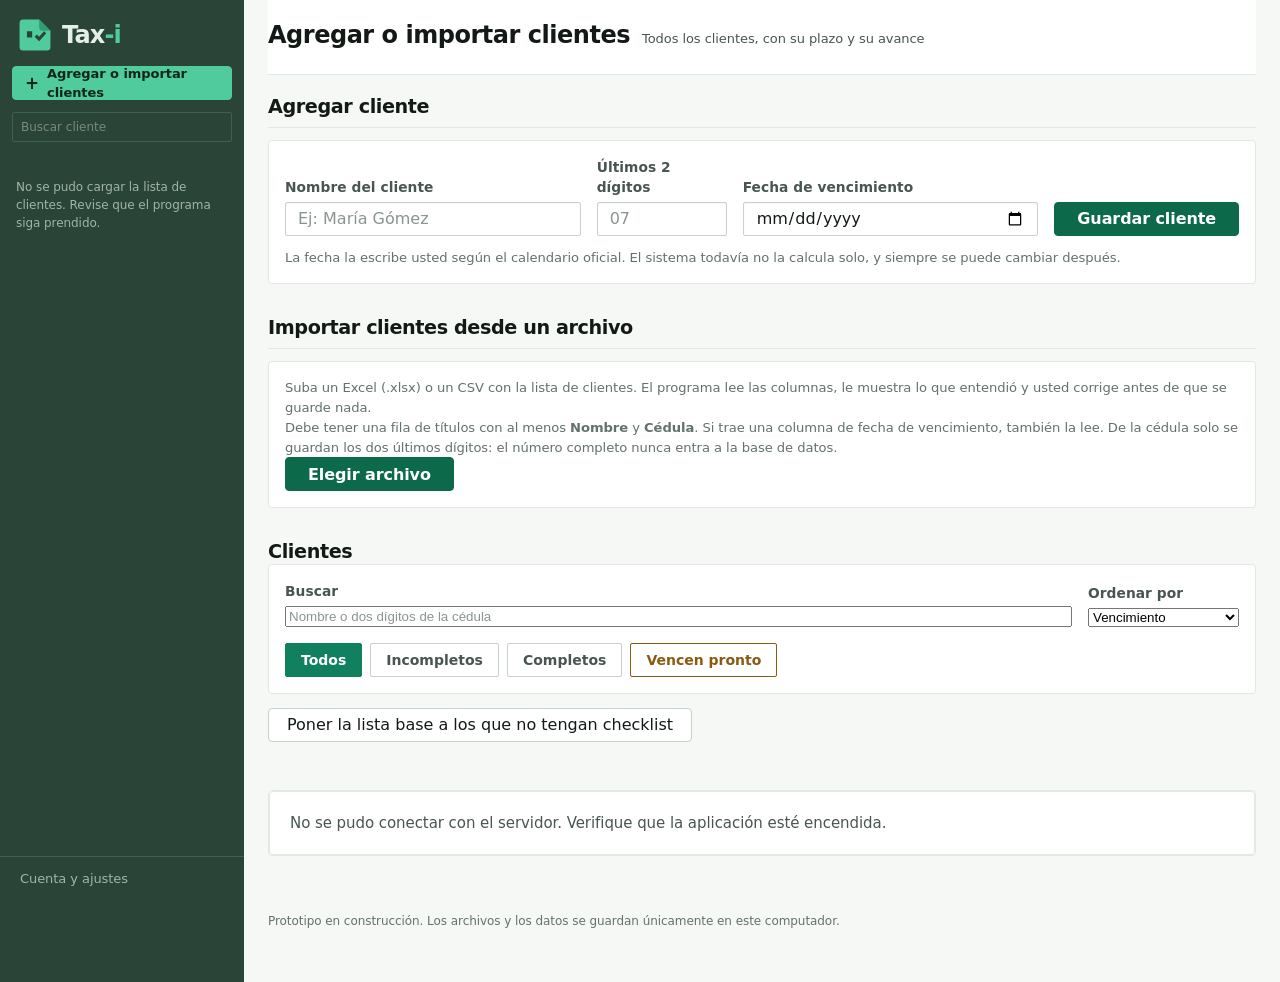
==== commit 4285323b: "El riel es el programa entero, no solo la pantalla del cliente Se va la interfaz vieja -------------" ====
--- a/static/index.html
+++ b/static/index.html
@@ -27,21 +27,45 @@
   </div>
 
 
-  <header class="cabecera">
-    <div class="contenedor">
-      <h1 class="marca">
-        <a class="marca-enlace" href="/"><svg class="marca-logo" viewBox="0 0 32 32" aria-hidden="true"><path class="marca-cara" d="M6 3h13.5L29 12.5V26a3 3 0 0 1-3 3H6a3 3 0 0 1-3-3V6a3 3 0 0 1 3-3Zm3.2 9.9v5.2h4.4v-5.2H9.2Zm8.4 2.7-1.9 1.9 3.8 3.8 6-6.7-1.9-1.7-4.1 4.6-1.9-1.9Z"/><path class="marca-pliegue" d="M19.5 3 29 12.5h-6.5a3 3 0 0 1-3-3V3Z"/></svg><span>Tax<span class="marca-i">-i</span></span></a>
-      </h1>
-      <p class="subtitulo">Tu asistente contable favorito</p>
-      <span class="etiqueta-prototipo">prototipo</span>
-      <nav class="menu" aria-label="Secciones del programa">
-        <a class="menu-enlace menu-actual" href="/" aria-current="page">Clientes</a>
-        <a class="menu-enlace" href="/cuenta">Cuenta</a>
-      </nav>
+  <div class="con-riel">
+
+  <!-- ---------- El riel ----------
+       La lista de clientes, siempre a la vista, en las tres pantallas.
+       Antes había una cabecera con menú arriba y la lista era una página
+       aparte: cambiar de cliente eran dos pantallas. Lo llena riel.js. -->
+  <aside class="riel" aria-label="Clientes">
+    <a class="riel-marca" href="/">
+      <svg class="marca-logo" viewBox="0 0 32 32" aria-hidden="true"><path class="marca-cara" d="M6 3h13.5L29 12.5V26a3 3 0 0 1-3 3H6a3 3 0 0 1-3-3V6a3 3 0 0 1 3-3Zm3.2 9.9v5.2h4.4v-5.2H9.2Zm8.4 2.7-1.9 1.9 3.8 3.8 6-6.7-1.9-1.7-4.1 4.6-1.9-1.9Z"/><path class="marca-pliegue" d="M19.5 3 29 12.5h-6.5a3 3 0 0 1-3-3V3Z"/></svg>
+      <span class="riel-nombre">Tax<i>-i</i></span>
+    </a>
+
+    <a class="riel-agregar riel-agregar-actual" href="/" aria-current="page">
+      <span class="mas" aria-hidden="true">+</span>
+      Agregar o importar clientes
+    </a>
+
+    <input type="search" class="riel-buscar" id="riel-buscar"
+           placeholder="Buscar cliente" autocomplete="off"
+           aria-label="Buscar un cliente por nombre o cédula">
+
+    <div class="riel-lista" id="riel-lista"></div>
+
+    <div class="riel-pie">
+      <a href="/cuenta">Cuenta y ajustes</a>
     </div>
-  </header>
-
-  <main class="contenedor">
+  </aside>
+
+  <div class="area">
+  <div class="contenedor">
+
+    <header class="area-cabecera area-cabecera-sola">
+      <div class="area-cabecera-arriba">
+        <h1 class="area-titulo">Agregar o importar clientes</h1>
+        <p class="area-cedula">Todos los clientes, con su plazo y su avance</p>
+      </div>
+    </header>
+
+  <main>
 
     <!-- ---------- Agregar cliente ---------- -->
     <section class="seccion" id="agregar">
@@ -212,8 +236,12 @@
     </p>
 
   </main>
+  </div>
+  </div>
+  </div>
 
   <script src="/static/comun.js"></script>
+  <script src="/static/riel.js"></script>
   <script src="/static/app.js"></script>
 </body>
 </html>
--- a/static/estilos.css
+++ b/static/estilos.css
@@ -152,14 +152,18 @@
      No son grises ni negros: son el mismo verde de la marca llevado hasta
      abajo de la rampa. Un riel gris al lado de un verde #10805F se ve como
      dos programas pegados; así se ve como uno solo apagando la luz. */
-  --riel-fondo:  #0E1714;   /* el fondo del riel */
-  --riel-alto:   #17231E;   /* el cliente que se está viendo */
-  --riel-borde:  #223029;
-  --riel-texto:  #D7E2DC;   /* 14:1 sobre el fondo del riel */
-  --riel-tenue:  #8C9E95;   /* 6.3:1 — rótulos y cifras de apoyo */
-  --riel-verde:  #3FB88C;   /* el verde de la marca, subido para que se
-                               lea sobre oscuro: el #10805F no alcanza */
-  --riel-rojo:   #E08579;   /* lo mismo con el rojo de tinta */
+  /* Verde de pizarra, no negro. Es el #10805F de siempre con la luz
+     bajada: mismo tono, misma familia. Cada valor de arriba se comprobó
+     contra este fondo — los cuatro pasan AA. */
+  --riel-fondo:  #2A4438;   /* el fondo del riel */
+  --riel-alto:   #365548;   /* el cliente que se está viendo */
+  --riel-borde:  #3F6152;
+  --riel-texto:  #E4EFE9;   /* 8.6:1 sobre el fondo del riel */
+  --riel-tenue:  #A2B4AA;   /* 4.9:1 — rótulos y cifras de apoyo */
+  --riel-verde:  #4FCB9D;   /* 5.2:1 — el verde de la marca, subido para
+                               que se lea sobre el riel: el #10805F da
+                               2.0:1 aquí y desaparece */
+  --riel-rojo:   #EE9C90;   /* 4.9:1 — lo mismo con el rojo de tinta */
   --riel-ancho:  244px;
 
   --radio: 4px;
@@ -233,166 +237,6 @@
   overflow: hidden;
   clip: rect(0 0 0 0);
   white-space: nowrap;
-}
-
-/* ==========================================================
-   Cabecera
-
-   Se queda pegada arriba mientras se baja por la página: en la pantalla
-   del cliente, que es larga, el menú tenía que seguir a la mano.
-   ========================================================== */
-
-.cabecera {
-  background: var(--superficie);
-  /* La doble raya de contabilidad. Va aquí y en ningún otro lado. */
-  /* Sin raya de abajo. La doble raya de contabilidad quedaba como un
-     borde suelto de color indefinido cruzando la pantalla. La cabecera
-     se separa por lo que es —superficie blanca sobre el fondo de la
-     página—, y solo cuando se baja aparece una raya de 1px, que es
-     cuando de verdad hace falta para que el contenido no se le pegue. */
-  padding: var(--e4) 0;
-  margin-bottom: var(--e6);
-  transition: box-shadow 120ms ease;
-  position: sticky;
-  top: 0;
-  /* Por debajo del visor de documentos (50) y de Rentai (60), para que
-     no se les monte encima cuando están abiertos. */
-  z-index: 20;
-}
-
-/* Puesta por marca.js cuando la página está desplazada. */
-.cabecera-desplazada {
-  box-shadow: 0 1px 0 var(--raya);
-}
-
-.cabecera .contenedor {
-  display: flex;
-  align-items: center;
-  gap: var(--e3);
-  flex-wrap: wrap;
-}
-
-/* El logo al lado del nombre. 26px: el mismo alto que la mayúscula de
-   "Tax", para que los dos se apoyen en la misma línea. */
-.marca-logo {
-  display: block;
-  width: 30px;
-  height: 30px;
-  flex: 0 0 auto;
-}
-
-/* Los colores del logo salen de los tokens y no de un hex escrito dentro
-   del SVG: si mañana cambia el verde de la marca, cambia aquí y ya. */
-.marca-cara {
-  fill: var(--primary);
-  fill-rule: evenodd;
-  /* El paso de un gesto a otro. Corto: es un parpadeo, no una
-     transformación. */
-  transition: d 90ms ease;
-}
-
-.marca-pliegue {
-  fill: var(--primary-hover);
-}
-
-.portada-logo .marca-cara,
-.portada-logo .marca-pliegue {
-  transition: d 110ms ease;
-}
-
-.subtitulo {
-  margin: 0;
-  color: var(--texto-tenue);
-  font-size: var(--t-meta);
-  /* Una raya vertical lo separa de la marca, en vez de un punto. */
-  padding-left: var(--e3);
-  border-left: 1px solid var(--borde);
-}
-
-/* El logotipo: "Tax" en negro y "-i" en el verde de la marca.
-   Se escribe siempre con guion. Junto ("Taxi") se lee como el carro
-   y se pierde el juego de palabras con "tax" (impuesto). */
-.marca {
-  margin: 0;
-  display: flex;
-  align-items: center;
-  gap: var(--e2);
-  font-size: 1.6rem;
-  font-weight: 700;
-  letter-spacing: -0.035em;
-  color: var(--texto);
-  white-space: nowrap;
-}
-
-.marca-i {
-  color: var(--primary);
-}
-
-/* Cuando la marca es un enlace a la portada, no se ve como enlace. */
-.marca-enlace {
-  text-decoration: none;
-  color: inherit;
-  border-radius: var(--radio-chico);
-}
-
-.marca-enlace {
-  display: flex;
-  align-items: center;
-  gap: var(--e2);
-}
-
-.marca-enlace:hover .marca-i {
-  color: var(--primary-fuerte);
-}
-
-/* Recordatorio honesto de que esto todavia no es un producto terminado. */
-.etiqueta-prototipo {
-  font-family: var(--fuente-cifras);
-  font-size: var(--t-rotulo);
-  text-transform: uppercase;
-  letter-spacing: 0.07em;
-  font-weight: 600;
-  color: var(--texto-tenue);
-  border: 1px solid var(--borde);
-  border-radius: var(--radio-chico);
-  padding: 1px 5px;
-}
-
-/* ----- El menú -----
-   Dos sitios nada más: los clientes y la cuenta. Se escriben con todas
-   sus letras; aquí no hay iconos que haya que adivinar. */
-
-.menu {
-  margin-left: auto;
-  display: flex;
-  gap: 4px;
-  align-items: center;
-}
-
-.menu-enlace {
-  display: inline-block;
-  padding: 7px 13px;
-  border-radius: var(--radio-chico);
-  color: var(--texto-secundario);
-  text-decoration: none;
-  font-size: 0.92rem;
-  font-weight: 500;
-  /* Una raya de 2px debajo marca en cuál página se está. Transparente
-     mientras no sea la actual, para que nada se mueva al cambiar. */
-  border-bottom: 2px solid transparent;
-}
-
-.menu-enlace:hover {
-  color: var(--primary);
-  background: var(--primary-tenue);
-}
-
-.menu-actual {
-  color: var(--texto);
-  font-weight: 600;
-  border-bottom-color: var(--primary);
-  border-bottom-left-radius: 0;
-  border-bottom-right-radius: 0;
 }
 
 /* ==========================================================
@@ -3651,7 +3495,7 @@
 
 /* Dentro del riel el logo se pinta con los verdes de fondo oscuro. */
 .riel .marca-cara { fill: var(--riel-verde); }
-.riel .marca-pliegue { fill: #2A8E6B; }
+.riel .marca-pliegue { fill: #2E9E77; }
 
 .riel-nombre {
   font-size: 1.35rem;
@@ -3713,7 +3557,7 @@
   font-size: var(--t-meta);
 }
 
-.riel-buscar::placeholder { color: #6E8078; }
+.riel-buscar::placeholder { color: #8FA298; }
 
 .riel-buscar:focus-visible {
   outline: 2px solid var(--riel-verde);
@@ -3812,11 +3656,11 @@
 .riel-fila-listo {
   flex: 0 0 auto;
   font-size: var(--t-rotulo);
-  color: #5E7168;
+  color: #8CA095;
 }
 
 .riel-grupo-aldia .riel-fila:not(.riel-fila-actual) {
-  color: #A7B7AE;
+  color: #C3D2C9;
 }
 
 .riel-vacio {
@@ -4016,7 +3860,7 @@
 }
 
 .rentai-pastilla .marca-cara { fill: var(--riel-verde); }
-.rentai-pastilla .marca-pliegue { fill: #2A8E6B; }
+.rentai-pastilla .marca-pliegue { fill: #2E9E77; }
 
 .rentai-apagada .rentai-pastilla .marca-cara { fill: #6E8078; }
 .rentai-apagada .rentai-pastilla .marca-pliegue { fill: #55655D; }
@@ -4079,16 +3923,6 @@
   display: none;
 }
 
-/* La marca, más grande en las dos páginas que conservan cabecera. */
-.marca-logo {
-  width: 34px;
-  height: 34px;
-}
-
-.marca {
-  font-size: 1.75rem;
-}
-
 /* La columna del riel se pinta desde el contenedor, no desde el riel.
    El riel va pegado arriba (position: sticky) y mide una pantalla de
    alto; en una página más larga que eso quedaba una franja clara debajo.
@@ -4143,3 +3977,51 @@
     margin-left: calc((100% - min(1360px, 100vw - 48px)) / 2);
   }
 }
+
+/* ==========================================================
+   La cabecera de las pantallas sin pestañas
+
+   Agregar clientes y Cuenta no tienen vistas: llevan solo el título, así
+   que la raya de abajo la pone la propia cabecera y no la fila de
+   pestañas.
+   ========================================================== */
+
+.area-cabecera-sola {
+  padding-bottom: var(--e3);
+  border-bottom: 1px solid var(--raya);
+}
+
+.area-cabecera-sola .area-cabecera-arriba {
+  margin-bottom: 0;
+}
+
+/* La cédula del cliente y la frase de ayuda de estas dos pantallas usan
+   el mismo sitio, pero aquí es una frase, no un dato: va en la letra de
+   la interfaz y no en la de ancho fijo. */
+.area-cabecera-sola .area-cedula {
+  font-family: var(--fuente);
+  font-size: var(--t-celda);
+  color: var(--texto-secundario);
+}
+
+/* En qué parte del programa se está. El riel marca las tres: el botón de
+   arriba, un cliente de la lista, o los ajustes del pie. Sin esto, en la
+   pantalla de agregar clientes nada del riel se ve seleccionado y no hay
+   forma de saber dónde se está parado. */
+.riel-agregar-actual,
+.riel-agregar-actual:hover {
+  background: var(--riel-verde);
+  border-color: var(--riel-verde);
+  color: #12241C;
+  font-weight: 600;
+}
+
+.riel-agregar-actual .mas {
+  color: #12241C;
+}
+
+.riel-pie-actual {
+  background: var(--riel-alto);
+  color: var(--riel-texto) !important;
+  font-weight: 600;
+}
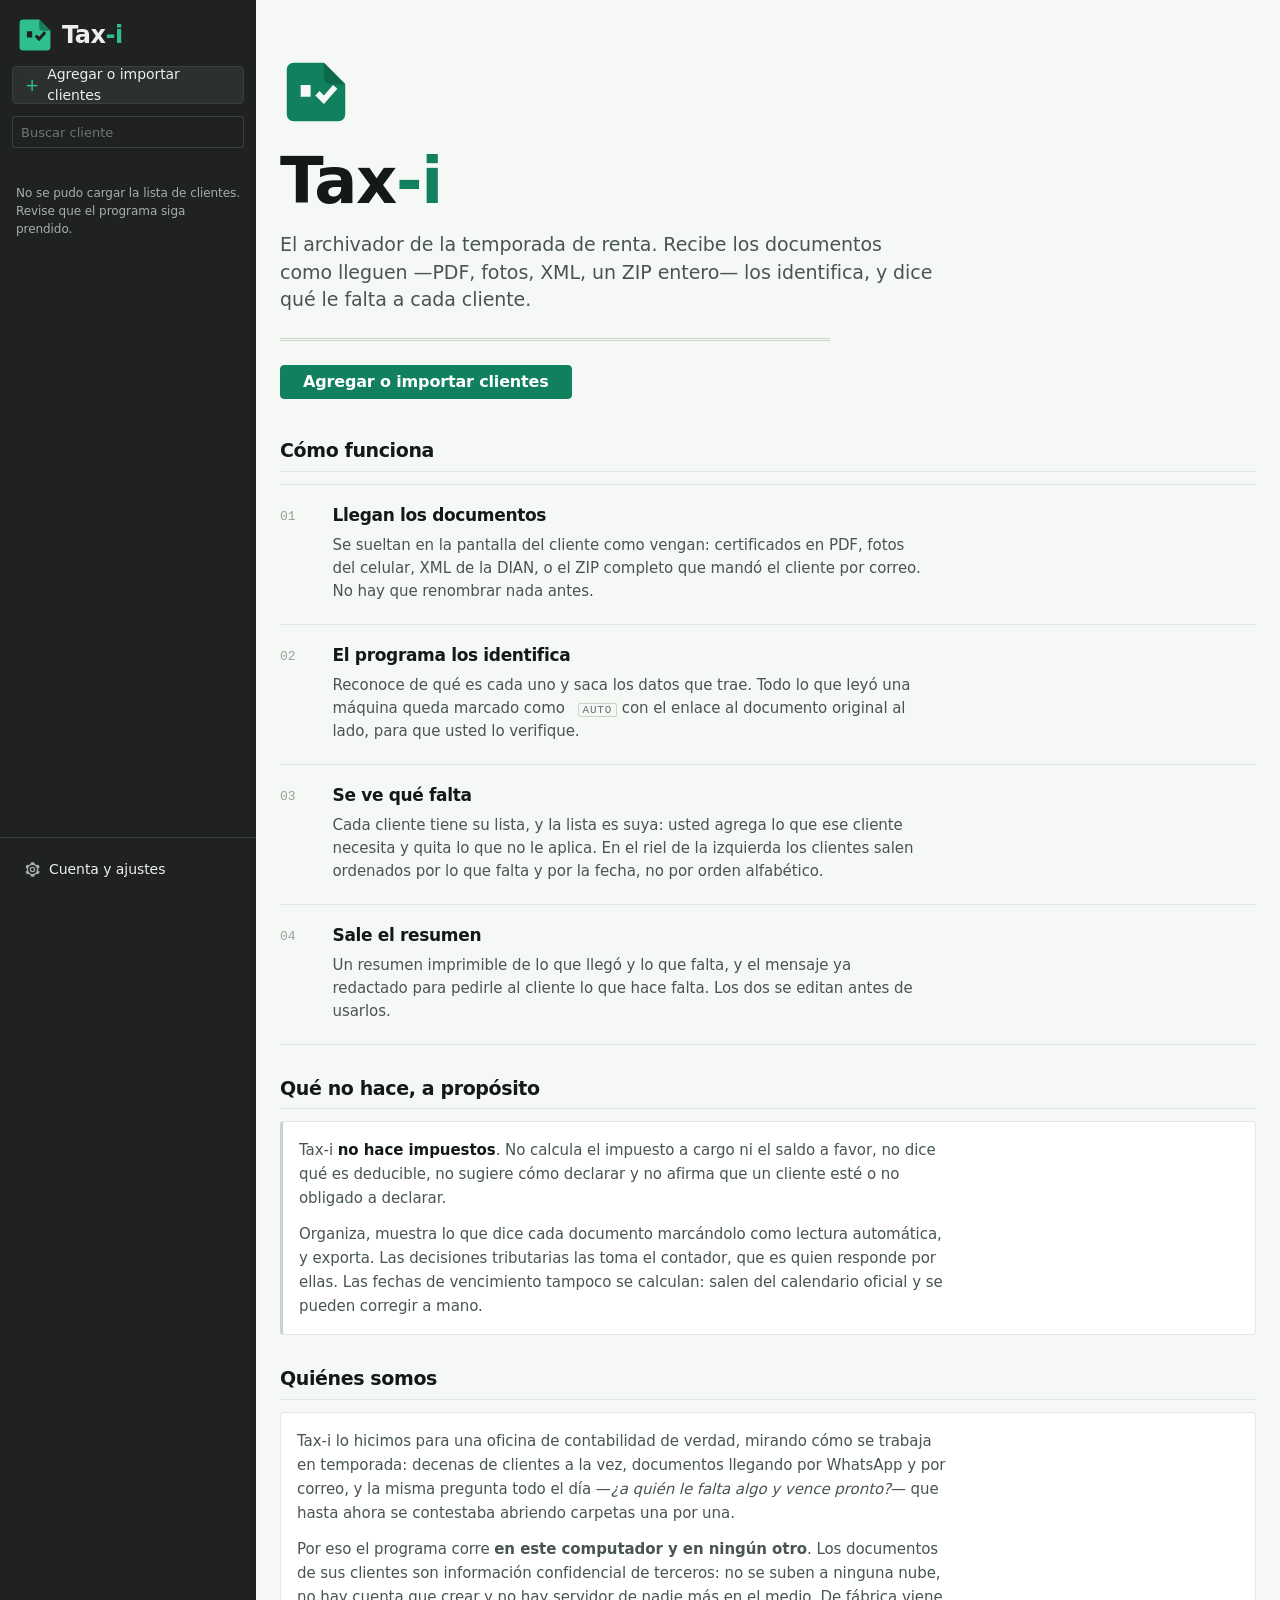
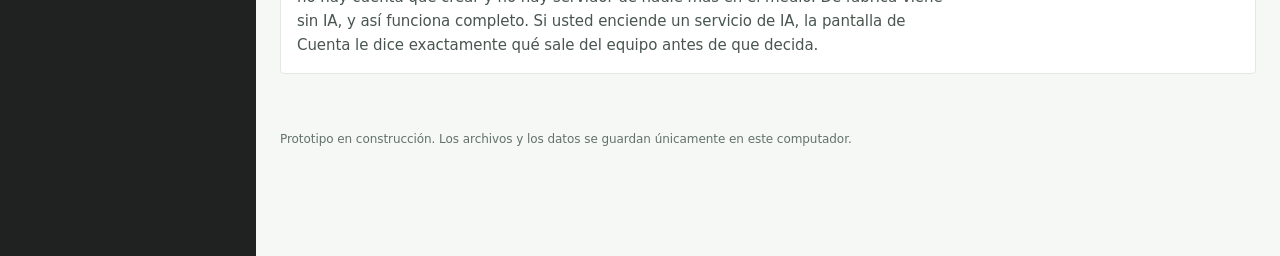
==== commit 7f8b6103: "Agregar clientes se va a su pantalla, y la portada explica el programa Agregar e importar tenía dire" ====
--- a/static/index.html
+++ b/static/index.html
@@ -30,16 +30,17 @@
   <div class="con-riel">
 
   <!-- ---------- El riel ----------
-       La lista de clientes, siempre a la vista, en las tres pantallas.
+       La lista de clientes, siempre a la vista, en todas las pantallas.
        Antes había una cabecera con menú arriba y la lista era una página
-       aparte: cambiar de cliente eran dos pantallas. Lo llena riel.js. -->
+       aparte: cambiar de cliente eran dos pantallas. Lo llena riel.js,
+       que también marca en cuál de las tres paradas se está. -->
   <aside class="riel" aria-label="Clientes">
     <a class="riel-marca" href="/">
       <svg class="marca-logo" viewBox="0 0 32 32" aria-hidden="true"><path class="marca-cara" d="M6 3h13.5L29 12.5V26a3 3 0 0 1-3 3H6a3 3 0 0 1-3-3V6a3 3 0 0 1 3-3Zm3.2 9.9v5.2h4.4v-5.2H9.2Zm8.4 2.7-1.9 1.9 3.8 3.8 6-6.7-1.9-1.7-4.1 4.6-1.9-1.9Z"/><path class="marca-pliegue" d="M19.5 3 29 12.5h-6.5a3 3 0 0 1-3-3V3Z"/></svg>
       <span class="riel-nombre">Tax<i>-i</i></span>
     </a>
 
-    <a class="riel-agregar riel-agregar-actual" href="/" aria-current="page">
+    <a class="riel-agregar" href="/clientes">
       <span class="mas" aria-hidden="true">+</span>
       Agregar o importar clientes
     </a>
@@ -51,182 +52,141 @@
     <div class="riel-lista" id="riel-lista"></div>
 
     <div class="riel-pie">
-      <a href="/cuenta">Cuenta y ajustes</a>
+      <a href="/cuenta">
+        <svg viewBox="0 0 16 16" aria-hidden="true"><path d="M8 5.4a2.6 2.6 0 1 0 0 5.2 2.6 2.6 0 0 0 0-5.2Zm0 4a1.4 1.4 0 1 1 0-2.8 1.4 1.4 0 0 1 0 2.8Z"/><path d="m14.3 9.6-.9-.5a5.6 5.6 0 0 0 0-2.2l.9-.5a.7.7 0 0 0 .3-.9l-1-1.7a.7.7 0 0 0-.9-.3l-.9.5a5.6 5.6 0 0 0-1.9-1.1V1.9a.7.7 0 0 0-.7-.7H7a.7.7 0 0 0-.7.7v1a5.6 5.6 0 0 0-1.9 1.1l-.9-.5a.7.7 0 0 0-.9.3l-1 1.7a.7.7 0 0 0 .3.9l.9.5a5.6 5.6 0 0 0 0 2.2l-.9.5a.7.7 0 0 0-.3.9l1 1.7a.7.7 0 0 0 .9.3l.9-.5a5.6 5.6 0 0 0 1.9 1.1v1a.7.7 0 0 0 .7.7h2.2a.7.7 0 0 0 .7-.7v-1a5.6 5.6 0 0 0 1.9-1.1l.9.5a.7.7 0 0 0 .9-.3l1-1.7a.7.7 0 0 0-.3-.9ZM8 12.2A4.2 4.2 0 1 1 8 3.8a4.2 4.2 0 0 1 0 8.4Z"/></svg>
+        Cuenta y ajustes
+      </a>
     </div>
   </aside>
 
   <div class="area">
   <div class="contenedor">
 
-    <header class="area-cabecera area-cabecera-sola">
-      <div class="area-cabecera-arriba">
-        <h1 class="area-titulo">Agregar o importar clientes</h1>
-        <p class="area-cedula">Todos los clientes, con su plazo y su avance</p>
+  <main class="inicio">
+
+    <!-- ---------- Lo primero que se ve ----------
+         El logo grande, el nombre y una sola frase que dice qué es esto.
+         Debajo va la doble raya, que en contabilidad significa "este es
+         el total": aquí cierra la definición del programa. -->
+    <section class="inicio-portada">
+      <svg class="marca-logo inicio-logo" viewBox="0 0 32 32" aria-hidden="true"><path class="marca-cara" d="M6 3h13.5L29 12.5V26a3 3 0 0 1-3 3H6a3 3 0 0 1-3-3V6a3 3 0 0 1 3-3Zm3.2 9.9v5.2h4.4v-5.2H9.2Zm8.4 2.7-1.9 1.9 3.8 3.8 6-6.7-1.9-1.7-4.1 4.6-1.9-1.9Z"/><path class="marca-pliegue" d="M19.5 3 29 12.5h-6.5a3 3 0 0 1-3-3V3Z"/></svg>
+
+      <h1 class="inicio-titulo">Tax<i>-i</i></h1>
+
+      <p class="inicio-frase">
+        El archivador de la temporada de renta. Recibe los documentos como
+        lleguen —PDF, fotos, XML, un ZIP entero— los identifica, y dice qué
+        le falta a cada cliente.
+      </p>
+
+      <div class="inicio-doble-raya" aria-hidden="true"></div>
+
+      <div class="inicio-acciones">
+        <a class="boton" href="/clientes">Agregar o importar clientes</a>
+        <p class="inicio-cuenta" id="inicio-cuenta"></p>
       </div>
-    </header>
-
-  <main>
-
-    <!-- ---------- Agregar cliente ---------- -->
-    <section class="seccion" id="agregar">
-      <h2>Agregar cliente</h2>
+    </section>
+
+    <!-- ---------- Qué hace ----------
+         Van numerados porque son un orden real: no se puede saber qué
+         falta antes de que lleguen los documentos. No es decoración. -->
+    <section class="seccion">
+      <h2>Cómo funciona</h2>
+
+      <ol class="inicio-pasos">
+        <li>
+          <span class="inicio-paso-numero cifra">01</span>
+          <div>
+            <h3>Llegan los documentos</h3>
+            <p>
+              Se sueltan en la pantalla del cliente como vengan: certificados
+              en PDF, fotos del celular, XML de la DIAN, o el ZIP completo que
+              mandó el cliente por correo. No hay que renombrar nada antes.
+            </p>
+          </div>
+        </li>
+        <li>
+          <span class="inicio-paso-numero cifra">02</span>
+          <div>
+            <h3>El programa los identifica</h3>
+            <p>
+              Reconoce de qué es cada uno y saca los datos que trae. Todo lo
+              que leyó una máquina queda marcado como
+              <span class="marca-auto">auto</span> con el enlace al documento
+              original al lado, para que usted lo verifique.
+            </p>
+          </div>
+        </li>
+        <li>
+          <span class="inicio-paso-numero cifra">03</span>
+          <div>
+            <h3>Se ve qué falta</h3>
+            <p>
+              Cada cliente tiene su lista, y la lista es suya: usted agrega lo
+              que ese cliente necesita y quita lo que no le aplica. En el riel
+              de la izquierda los clientes salen ordenados por lo que falta y
+              por la fecha, no por orden alfabético.
+            </p>
+          </div>
+        </li>
+        <li>
+          <span class="inicio-paso-numero cifra">04</span>
+          <div>
+            <h3>Sale el resumen</h3>
+            <p>
+              Un resumen imprimible de lo que llegó y lo que falta, y el
+              mensaje ya redactado para pedirle al cliente lo que hace falta.
+              Los dos se editan antes de usarlos.
+            </p>
+          </div>
+        </li>
+      </ol>
+    </section>
+
+    <!-- ---------- La línea legal ----------
+         Esta sección no es letra menuda: es la definición del producto.
+         Un archivador que dijera qué es deducible sería otro programa y
+         otra responsabilidad. Va en la página de inicio a propósito. -->
+    <section class="seccion">
+      <h2>Qué no hace, a propósito</h2>
+
+      <div class="tarjeta inicio-limite">
+        <p>
+          Tax-i <strong>no hace impuestos</strong>. No calcula el impuesto a
+          cargo ni el saldo a favor, no dice qué es deducible, no sugiere cómo
+          declarar y no afirma que un cliente esté o no obligado a declarar.
+        </p>
+        <p>
+          Organiza, muestra lo que dice cada documento marcándolo como lectura
+          automática, y exporta. Las decisiones tributarias las toma el
+          contador, que es quien responde por ellas. Las fechas de vencimiento
+          tampoco se calculan: salen del calendario oficial y se pueden
+          corregir a mano.
+        </p>
+      </div>
+    </section>
+
+    <!-- ---------- Quiénes somos ---------- -->
+    <section class="seccion">
+      <h2>Quiénes somos</h2>
 
       <div class="tarjeta">
-        <div id="aviso" class="aviso oculto" role="alert"></div>
-
-        <form id="formulario-cliente" novalidate>
-          <div class="fila">
-            <div class="campo">
-              <label for="nombre">Nombre del cliente</label>
-              <input type="text" id="nombre" name="nombre"
-                     autocomplete="off" placeholder="Ej: María Gómez">
-            </div>
-
-            <div class="campo campo-corto">
-              <label for="digitos">Últimos 2 dígitos</label>
-              <input type="text" id="digitos" name="digitos"
-                     inputmode="numeric" maxlength="2"
-                     autocomplete="off" placeholder="07">
-            </div>
-
-            <div class="campo">
-              <label for="fecha">Fecha de vencimiento</label>
-              <input type="date" id="fecha" name="fecha">
-            </div>
-
-            <button type="submit" class="boton">Guardar cliente</button>
-          </div>
-
-          <p class="ayuda" style="margin-top:12px">
-            La fecha la escribe usted según el calendario oficial. El sistema
-            todavía no la calcula solo, y siempre se puede cambiar después.
-          </p>
-        </form>
-      </div>
-    </section>
-
-    <!-- ---------- Importar desde Excel ---------- -->
-    <section class="seccion">
-      <h2>Importar clientes desde un archivo</h2>
-
-      <div class="tarjeta">
-        <p class="ayuda" style="margin-top:0">
-          Suba un Excel (.xlsx) o un CSV con la lista de clientes. El programa
-          lee las columnas, le muestra lo que entendió y usted corrige antes
-          de que se guarde nada.
-        </p>
-        <p class="ayuda">
-          Debe tener una fila de títulos con al menos <strong>Nombre</strong> y
-          <strong>Cédula</strong>. Si trae una columna de fecha de vencimiento,
-          también la lee. De la cédula solo se guardan los dos últimos dígitos:
-          el número completo nunca entra a la base de datos.
-        </p>
-
-        <button type="button" class="boton" id="boton-importar">
-          Elegir archivo
-        </button>
-        <input type="file" id="campo-importar"
-               accept=".xlsx,.csv" class="oculto">
-
-        <div id="aviso-importar" class="aviso oculto" role="alert"></div>
-      </div>
-
-      <!-- Lo que el programa entendió. Nada de esto está guardado todavía. -->
-      <div id="revision" class="revision oculto">
-        <div class="tarjeta">
-          <h3>Revise antes de crear</h3>
-          <p id="revision-resumen" class="ayuda"></p>
-          <div id="revision-columnas" class="ayuda"></div>
-
-          <div class="tabla-envoltura">
-            <table class="tabla-revision">
-              <thead>
-                <tr>
-                  <th class="columna-marca">Crear</th>
-                  <th>Nombre</th>
-                  <th class="columna-corta">Dígitos</th>
-                  <th class="columna-fecha">Vencimiento</th>
-                  <th>Revisar</th>
-                </tr>
-              </thead>
-              <tbody id="revision-filas"></tbody>
-            </table>
-          </div>
-
-          <div class="revision-botones">
-            <button type="button" class="boton" id="boton-confirmar">
-              Crear los clientes marcados
-            </button>
-            <button type="button" class="boton-secundario" id="boton-cancelar">
-              Cancelar
-            </button>
-          </div>
-        </div>
-      </div>
-    </section>
-
-    <!-- ---------- Lista de clientes ----------
-         Con buscador, orden y filtros. En temporada la pregunta es
-         siempre la misma —"¿a quién le falta algo y vence pronto?"— y
-         hasta ahora la única forma de contestarla era bajar mirando. -->
-    <section class="seccion">
-      <div class="clientes-cabeza">
-        <h2>Clientes <span id="conteo-clientes" class="conteo"></span></h2>
-      </div>
-
-      <div class="tarjeta barra-clientes">
-        <div class="campo campo-buscar">
-          <label for="buscar-cliente">Buscar</label>
-          <input type="search" id="buscar-cliente" autocomplete="off"
-                 placeholder="Nombre o dos dígitos de la cédula">
-        </div>
-
-        <div class="campo campo-corto">
-          <label for="orden-clientes">Ordenar por</label>
-          <select id="orden-clientes">
-            <option value="vencimiento">Vencimiento</option>
-            <option value="nombre">Nombre</option>
-            <option value="faltantes">Documentos faltantes</option>
-          </select>
-        </div>
-
-        <fieldset class="filtros">
-          <legend class="solo-lectores">Filtrar por estado</legend>
-          <div class="filtros-botones" id="filtro-estado">
-            <button type="button" class="filtro filtro-activo" data-estado="todos">
-              Todos
-            </button>
-            <button type="button" class="filtro" data-estado="incompletos">
-              Incompletos
-            </button>
-            <button type="button" class="filtro" data-estado="completos">
-              Completos
-            </button>
-            <button type="button" class="filtro filtro-urgente" data-estado="pronto">
-              Vencen pronto
-            </button>
-          </div>
-        </fieldset>
-      </div>
-
-      <!-- Acciones sobre todos los clientes de una vez. Después de
-           importar un Excel de 150, dejarlos listos uno por uno son
-           150 visitas. -->
-      <div class="acciones-lote">
-        <button type="button" class="boton-secundario" id="boton-lista-base">
-          Poner la lista base a los que no tengan checklist
-        </button>
-        <button type="button" class="boton-secundario oculto"
-                id="boton-vencimientos">
-          Poner los vencimientos del calendario
-        </button>
-        <div id="aviso-lote" class="aviso oculto" role="alert"></div>
-      </div>
-
-      <p class="ayuda" id="resumen-filtro"></p>
-
-      <div id="lista-clientes" class="lista">
-        <div class="vacio">Cargando…</div>
+        <p class="inicio-nosotros">
+          Tax-i lo hicimos para una oficina de contabilidad de verdad, mirando
+          cómo se trabaja en temporada: decenas de clientes a la vez, documentos
+          llegando por WhatsApp y por correo, y la misma pregunta todo el día
+          —<em>¿a quién le falta algo y vence pronto?</em>— que hasta ahora se
+          contestaba abriendo carpetas una por una.
+        </p>
+        <p class="inicio-nosotros">
+          Por eso el programa corre <strong>en este computador y en ningún
+          otro</strong>. Los documentos de sus clientes son información
+          confidencial de terceros: no se suben a ninguna nube, no hay cuenta
+          que crear y no hay servidor de nadie más en el medio. De fábrica
+          viene sin IA, y así funciona completo. Si usted enciende un servicio
+          de IA, la pantalla de Cuenta le dice exactamente qué sale del equipo
+          antes de que decida.
+        </p>
       </div>
     </section>
 
@@ -242,6 +202,6 @@
 
   <script src="/static/comun.js"></script>
   <script src="/static/riel.js"></script>
-  <script src="/static/app.js"></script>
+  <script src="/static/inicio-pagina.js"></script>
 </body>
 </html>
--- a/static/estilos.css
+++ b/static/estilos.css
@@ -84,12 +84,14 @@
   --borde-fuerte: var(--n4);
 
   /* --- El verde de la marca ---
-     #10805F se queda: es la identidad. Pero el blanco encima da 4.3:1 y
-     no llega a AA, así que los botones llenos usan el más oscuro, que ya
-     existía aquí como --primary-hover. No es un color nuevo: es un ascenso. */
-  --primary: #10805F;            /* marca, foco, rayas de acento */
-  --primary-fuerte: #0C6A4B;     /* botón lleno y enlace — 6.6:1 */
-  --primary-hover: #0A5A40;
+     #10805F en todas partes, que es como se usaba antes: marca, botones,
+     enlaces y foco. Estuvo un tiempo relegado a los acentos porque un
+     comentario aquí decía que el blanco encima daba 4.3:1 y no llegaba a
+     AA. La cuenta estaba mal: da 4.91:1 y sí pasa. El verde oscuro que lo
+     había reemplazado en los botones se queda solo para el hover. */
+  --primary: #10805F;            /* EL verde: marca, botón, enlace, foco */
+  --primary-fuerte: #10805F;     /* botón lleno — blanco encima, 4.91:1 */
+  --primary-hover: #0C6A4B;      /* el mismo, un paso más oscuro */
   --primary-tenue: #E9F2ED;      /* la única superficie teñida que queda */
   --primary-acento: var(--primary);  /* alias: antes era un segundo verde */
 
@@ -115,8 +117,11 @@
   --error-texto: #8E2F24;
 
   /* --- Letras ---
-     Las del sistema. En Mac sale San Francisco, en Windows Segoe UI: las
-     dos son buenas, no hay que descargar nada, y ningún servicio de afuera
+     DOS familias en todo el programa y ni una más: la de la interfaz y la
+     de las cifras. Las del sistema — en Mac sale San Francisco, en Windows
+     Segoe UI Variable. Son las tipografías de interfaz de Apple y de
+     Microsoft: están hechas para pantallas densas, no hay que descargar
+     nada, la pantalla se ve igual sin conexión y ningún servicio de afuera
      se entera de que el programa se abrió.
 
      El carácter no lo pone una tipografía de display: lo pone cuánto
@@ -128,17 +133,55 @@
   --fuente-cifras: ui-monospace, "SF Mono", SFMono-Regular, "Cascadia Mono",
                    "Segoe UI Mono", Menlo, Consolas, monospace;
 
+  /* La MISMA tipografía, en su corte para tamaños grandes.
+
+     No es una tercera familia: Segoe UI Variable viene en tres cortes
+     ópticos —Small, Text y Display— y el de arriba pide Text, que está
+     dibujado para 12-16 px: más abierto y con los trazos más gruesos de
+     lo que conviene. Puesto a 34 o 64 px se ve blando y separado. Este
+     pide Display, que es el corte hecho para titulares.
+
+     En Mac no cambia nada: San Francisco ya hace este ajuste sola. */
+  --fuente-display: -apple-system, BlinkMacSystemFont,
+                    "Segoe UI Variable Display", "Segoe UI Variable Text",
+                    "Segoe UI", system-ui, Roboto, sans-serif;
+
   /* --- Escala de tamaños ---
-     La base baja de 17 a 16 px y no más. La densidad se saca del relleno,
-     no del tamaño de la letra: quien tiene 55 años y lleva seis horas
-     mirando esto necesita el texto igual de grande y las filas más juntas. */
-  --t-rotulo: 0.6875rem;   /* 11px — encabezado de columna, versalitas */
-  --t-meta:   0.75rem;     /* 12px — ayuda, detalle de archivo */
-  --t-celda:  0.8125rem;   /* 13px — celda de tabla densa */
-  --t-ui:     0.9375rem;   /* 15px — el tamaño de trabajo */
-  --t-texto:  1rem;        /* 16px — texto corrido */
-  --t-h2:     1.1875rem;   /* 19px */
-  --t-h1:     1.5rem;      /* 24px — título de página y marca */
+     Diez escalones y ninguno suelto. Antes había 35 tamaños distintos
+     escritos a mano —0.82rem, 0.86rem, 12.5px, 0.92rem…— y esa es la
+     razón real de que la pantalla pareciera hecha con diez tipografías:
+     no eran familias distintas, eran tamaños que no formaban serie.
+     Cualquier tamaño nuevo se agrega AQUÍ o no se agrega.
+
+     La base es 16 px y no baja. La densidad se saca del relleno, no del
+     tamaño de la letra: quien tiene 55 años y lleva seis horas mirando
+     esto necesita el texto igual de grande y las filas más juntas. */
+  --t-rotulo:  0.6875rem;  /* 11px — encabezado de columna, versalitas */
+  --t-meta:    0.75rem;    /* 12px — ayuda, detalle de archivo */
+  --t-celda:   0.8125rem;  /* 13px — celda de tabla densa */
+  --t-lista:   0.875rem;   /* 14px — riel, listas, pastilla de RentAI */
+  --t-ui:      0.9375rem;  /* 15px — el tamaño de trabajo */
+  --t-texto:   1rem;       /* 16px — texto corrido */
+  --t-h3:      1.0625rem;  /* 17px */
+  --t-h2:      1.1875rem;  /* 19px */
+  --t-h1:      1.5rem;     /* 24px — título de página y marca */
+  --t-display: 2.125rem;   /* 34px — titular de la pantalla de inicio */
+  --t-portada: clamp(2.75rem, 7vw, 4rem);  /* la marca de la portada */
+
+  /* --- Pesos ---
+     Tres y nada más. Antes andaban sueltos un 620 y un 560 que nadie
+     puede distinguir de un 600 y que en Windows ni siquiera existen:
+     Segoe UI Variable los redondea, así que eran variedad imaginaria. */
+  --p-normal: 400;
+  --p-medio:  500;
+  --p-fuerte: 600;
+
+  /* --- Separación entre letras ---
+     Dos apretados para los títulos grandes y uno abierto para las
+     versalitas. Había catorce valores distintos. */
+  --sep-titulo: -0.02em;   /* títulos y marca */
+  --sep-cifra:  -0.01em;   /* la monoespaciada, que viene ancha */
+  --sep-rotulo: 0.07em;    /* VERSALITAS, que necesitan aire */
 
   /* --- Espaciado, rejilla de 4 --- */
   --e1: 4px;  --e2: 8px;  --e3: 12px; --e4: 16px; --e5: 20px;
@@ -148,23 +191,30 @@
      Radio 10/6 -> 4/2 y las pastillas de 999 -> 2. Fuera las sombras: los
      bloques se separan con una raya de 1px que separa de verdad, no con un
      desenfoque. La única que queda es la del visor, que sí flota encima. */
-  /* --- El riel oscuro de la pantalla del cliente ---
-     No son grises ni negros: son el mismo verde de la marca llevado hasta
-     abajo de la rampa. Un riel gris al lado de un verde #10805F se ve como
-     dos programas pegados; así se ve como uno solo apagando la luz. */
-  /* Verde de pizarra, no negro. Es el #10805F de siempre con la luz
-     bajada: mismo tono, misma familia. Cada valor de arriba se comprobó
-     contra este fondo — los cuatro pasan AA. */
-  --riel-fondo:  #2A4438;   /* el fondo del riel */
-  --riel-alto:   #365548;   /* el cliente que se está viendo */
-  --riel-borde:  #3F6152;
-  --riel-texto:  #E4EFE9;   /* 8.6:1 sobre el fondo del riel */
-  --riel-tenue:  #A2B4AA;   /* 4.9:1 — rótulos y cifras de apoyo */
-  --riel-verde:  #4FCB9D;   /* 5.2:1 — el verde de la marca, subido para
-                               que se lea sobre el riel: el #10805F da
-                               2.0:1 aquí y desaparece */
-  --riel-rojo:   #EE9C90;   /* 4.9:1 — lo mismo con el rojo de tinta */
-  --riel-ancho:  244px;
+  /* --- El riel oscuro ---
+     Grafito, no verde. El riel estuvo un tiempo en verde de pizarra
+     (#2A4438) para que fuera "la misma familia" que la marca, y el
+     resultado fue que dos verdes distintos se peleaban en la misma
+     pantalla y ninguno se leía como el de la marca.
+
+     Ahora el riel es neutro —un negro que no llega a negro— y el verde
+     aparece una sola vez ahí adentro: en lo que está seleccionado. Un
+     fondo neutro es lo que deja que #10805F siga siendo EL color del
+     programa en vez de uno de tres.
+
+     Todos los valores medidos contra --riel-fondo; el más bajo da 6.1:1,
+     de sobra para AA. */
+  --riel-fondo:  #1F2220;   /* el fondo del riel */
+  --riel-alto:   #2C302E;   /* el cliente que se está viendo */
+  --riel-borde:  #3A3F3C;
+  --riel-texto:  #ECEFED;   /* 13.9:1 */
+  --riel-tenue:  #A8AFAB;   /* 7.2:1 — rótulos y cifras de apoyo */
+  --riel-verde:  #2FBE8D;   /* 6.8:1 — es #10805F con la luz subida.
+                               El #10805F puro da 3.3:1 sobre este fondo
+                               y no se puede leer; el tono es el mismo. */
+  --riel-rojo:   #E89486;   /* 6.9:1 — lo mismo con el rojo de tinta */
+  --riel-ancho:  256px;     /* 12 px más: los nombres de cuatro apellidos
+                               se cortaban en 244 */
 
   --radio: 4px;
   --radio-chico: 2px;
@@ -199,7 +249,6 @@
 .cifra,
 .conteo,
 input[type="date"],
-.cliente-cedula,
 .etiqueta {
   font-variant-numeric: tabular-nums;
 }
@@ -207,7 +256,7 @@
 .cifra {
   font-family: var(--fuente-cifras);
   font-size: 0.94em;
-  letter-spacing: -0.01em;
+  letter-spacing: var(--sep-cifra);
 }
 
 .contenedor {
@@ -219,15 +268,30 @@
 h1, h2, h3 {
   margin: 0;
   line-height: 1.25;
-  font-weight: 600;
+  font-weight: var(--p-fuerte);
   /* Las letras un poco más juntas: a este tamaño, la separación normal
      hace que los títulos se vean sueltos. */
-  letter-spacing: -0.021em;
-}
-
-h1 { font-size: 1.4rem; }
-h2 { font-size: 1.2rem; }
-h3 { font-size: 1.02rem; }
+  letter-spacing: var(--sep-titulo);
+}
+
+h1 { font-size: var(--t-h1); }
+h2 { font-size: var(--t-h2); }
+h3 { font-size: var(--t-h3); }
+
+/* ----------------------------------------------------------
+   El logo, en verde
+
+   El logo es un SVG de dos trazos —la cara y la esquina doblada— sin
+   `fill` propio, así que toma el que le dé el CSS. Estaban pintados solo
+   dentro del riel y dentro del botón de RentAI; en cualquier otro sitio
+   caía al `fill` de fábrica de SVG, que es NEGRO. Por eso el logo de la
+   portada de arranque salía negro.
+
+   Aquí se pinta por defecto, y los sitios de fondo oscuro lo pisan.
+   ---------------------------------------------------------- */
+
+.marca-cara    { fill: var(--primary); }
+.marca-pliegue { fill: var(--primary-hover); }
 
 /* Se oculta visualmente pero los lectores de pantalla lo leen. */
 .solo-lectores {
@@ -280,14 +344,13 @@
 }
 
 label {
-  font-size: 0.86rem;
-  font-weight: 600;
+  font-size: var(--t-lista);
+  font-weight: var(--p-fuerte);
   color: var(--texto-secundario);
-  letter-spacing: 0.005em;
-}
+  }
 
 .ayuda {
-  font-size: 0.82rem;
+  font-size: var(--t-celda);
   color: var(--texto-tenue);
   margin: 0;
 }
@@ -299,7 +362,7 @@
   height: var(--alto-control);
   padding: 0 12px;
   font-family: inherit;
-  font-size: 1rem;
+  font-size: var(--t-texto);
   color: var(--texto);
   background: var(--superficie);
   border: 1px solid var(--borde-fuerte);
@@ -371,21 +434,20 @@
 
 button {
   font-family: inherit;
-  font-size: 1rem;
+  font-size: var(--t-texto);
   cursor: pointer;
 }
 
 .boton {
   height: var(--alto-control);
   padding: 0 22px;
-  /* El verde oscuro, no el de la marca: el blanco encima del #10805F da
-     4.3:1 y no llega a AA. Este da 6.6:1. */
+  /* El verde de la marca. El blanco encima da 4.91:1 y pasa AA. */
   background: var(--primary-fuerte);
   color: #FFFFFF;
   border: 1px solid var(--primary-fuerte);
   border-radius: var(--radio);
-  font-weight: 560;
-  letter-spacing: -0.006em;
+  font-weight: var(--p-fuerte);
+  letter-spacing: var(--sep-cifra);
 }
 
 .boton:hover {
@@ -413,7 +475,7 @@
   color: var(--texto);
   border: 1px solid var(--borde-fuerte);
   border-radius: var(--radio);
-  font-weight: 500;
+  font-weight: var(--p-medio);
 }
 
 .boton-secundario:hover {
@@ -457,9 +519,9 @@
   border-radius: var(--radio-chico);
   font-family: var(--fuente-cifras);
   font-size: var(--t-rotulo);
-  font-weight: 600;
+  font-weight: var(--p-fuerte);
   text-transform: uppercase;
-  letter-spacing: 0.06em;
+  letter-spacing: var(--sep-rotulo);
   white-space: nowrap;
   background: none;
   border: 1px solid var(--borde);
@@ -479,11 +541,14 @@
 .etiqueta-ia     { color: var(--texto-tenue); border-color: var(--n4); }
 
 /* ==========================================================
-   Lista de clientes
-
-   Un solo bloque rayado, no una pila de tarjetas separadas. Con el hueco
-   de 12px que había antes, cada cliente era una tarjeta flotando y en
-   1366px cabían ocho; pegadas y con la raya compartida caben catorce.
+   Listas rayadas
+
+   Un solo bloque con las filas pegadas y la raya compartida, no una pila
+   de tarjetas flotando. Lo usan la lista de documentos y el checklist.
+
+   Aquí vivían también las tarjetas de cliente y la barra de buscar,
+   ordenar y filtrar. Se fueron con la lista de clientes de la pantalla
+   de inicio: el riel hace lo mismo, mejor y desde cualquier pantalla.
    ========================================================== */
 
 .lista {
@@ -493,106 +558,6 @@
   border: 1px solid var(--borde);
   border-radius: var(--radio);
   overflow: hidden;
-}
-
-.cliente {
-  background: var(--superficie);
-  border-bottom: 1px solid var(--raya);
-  padding: var(--e3) var(--e4);
-  display: flex;
-  gap: var(--e4);
-  align-items: center;
-  flex-wrap: wrap;
-  /* La espina: una franja de color al filo izquierdo del renglón. No es
-     adorno, dice cómo va el plazo de ese cliente y deja leer la lista
-     entera sin tener que ir renglón por renglón. */
-  border-left: 3px solid transparent;
-}
-
-.cliente:last-child {
-  border-bottom: 0;
-}
-
-/* Al pasar el mouse solo cambia el fondo. El color de la espina no se
-   toca: si aquí se escribiera border-color, le ganaría a las clases de
-   abajo y todos los renglones se verían del mismo color al señalarlos. */
-.cliente:hover {
-  background: var(--n2);
-}
-
-/* La fila entera abre el cliente. */
-.cliente-enlazado {
-  cursor: pointer;
-  transition: background 90ms ease;
-}
-
-/* La flecha del borde derecho: dice que el renglón lleva a algún lado.
-   Está siempre puesta —no aparece al pasar el mouse— y solo se aviva un
-   poco cuando el renglón está señalado. */
-.cliente-flecha {
-  flex: 0 0 auto;
-  margin-left: var(--e1);
-  color: var(--n5);
-  font-size: 1rem;
-  line-height: 1;
-  transition: color 90ms ease, transform 90ms ease;
-}
-
-.cliente-enlazado:hover .cliente-flecha {
-  color: var(--primary);
-  transform: translateX(2px);
-}
-
-
-.espina-error  { border-left-color: var(--error); }
-.espina-alerta { border-left-color: var(--alerta-texto); }
-.espina-exito  { border-left-color: transparent; }
-.espina-neutra { border-left-color: transparent; }
-
-.cliente-datos {
-  flex: 1 1 220px;
-  min-width: 0;
-}
-
-.cliente-nombre {
-  margin: 0;
-  overflow-wrap: anywhere;
-  font-size: var(--t-ui);
-  font-weight: 600;
-}
-
-.cliente-cedula {
-  margin: 2px 0 0;
-  font-family: var(--fuente-cifras);
-  font-size: var(--t-meta);
-  color: var(--texto-secundario);
-}
-
-.cliente-avance {
-  margin: 2px 0 0;
-  font-family: var(--fuente-cifras);
-  font-size: var(--t-meta);
-  font-weight: 500;
-}
-
-.avance-completo  { color: var(--texto-tenue); font-weight: 400; }
-.avance-pendiente { color: var(--alerta-texto); }
-.avance-neutro    { color: var(--texto-tenue); font-weight: 400; }
-
-.cliente-fecha {
-  flex: 0 0 auto;
-  display: flex;
-  flex-direction: column;
-  gap: var(--e1);
-  min-width: 176px;
-}
-
-.cliente-fecha input[type="date"] {
-  height: var(--alto-control);
-}
-
-.cliente-acciones {
-  flex: 0 0 auto;
 }
 
 /* ==========================================================
@@ -614,7 +579,7 @@
 .vacio-titulo {
   margin: 0 0 var(--e1);
   font-size: var(--t-ui);
-  font-weight: 620;
+  font-weight: var(--p-fuerte);
   color: var(--texto);
 }
 
@@ -648,8 +613,8 @@
   font-family: var(--fuente-cifras);
   font-size: var(--t-rotulo);
   text-transform: uppercase;
-  letter-spacing: 0.07em;
-  font-weight: 600;
+  letter-spacing: var(--sep-rotulo);
+  font-weight: var(--p-fuerte);
   margin-bottom: 2px;
 }
 
@@ -698,7 +663,7 @@
 
 .migas {
   margin: -12px 0 24px;
-  font-size: 0.92rem;
+  font-size: var(--t-ui);
 }
 
 .migas a {
@@ -711,21 +676,8 @@
   text-decoration: underline;
 }
 
-.cliente-nombre a {
-  color: inherit;
-  text-decoration: none;
-}
-
-/* Señalar cualquier parte de la fila subraya el nombre: es la señal de
-   que el renglón entero abre el cliente. */
-.cliente-nombre a:hover,
-.cliente-enlazado:hover .cliente-nombre a {
-  color: var(--primary-fuerte);
-  text-decoration: underline;
-}
-
 .conteo {
-  font-weight: 400;
+  font-weight: var(--p-normal);
   color: var(--texto-tenue);
 }
 
@@ -750,8 +702,8 @@
 
 .zona-titulo {
   margin: 0 0 6px;
-  font-weight: 600;
-  font-size: 1.05rem;
+  font-weight: var(--p-fuerte);
+  font-size: var(--t-h3);
 }
 
 .zona-arrastre .ayuda {
@@ -776,7 +728,7 @@
   border-radius: var(--radio-chico);
   background: var(--primary-tenue);
   color: var(--primary-hover);
-  font-size: 0.92rem;
+  font-size: var(--t-ui);
 }
 
 .progreso p {
@@ -789,19 +741,19 @@
   border: 1px solid var(--borde);
   border-radius: var(--radio);
   background: var(--superficie);
-  font-size: 0.92rem;
+  font-size: var(--t-ui);
 }
 
 .informe-resumen {
   margin: 0;
-  font-weight: 600;
+  font-weight: var(--p-fuerte);
   color: var(--exito-texto);
 }
 
 .informe-titulo {
   margin: 14px 0 6px;
   color: var(--alerta-texto);
-  font-weight: 600;
+  font-weight: var(--p-fuerte);
 }
 
 .informe-lista {
@@ -839,9 +791,9 @@
   background: var(--fondo);
   border: 1px solid var(--borde);
   color: var(--texto-secundario);
-  font-size: 0.75rem;
-  font-weight: 600;
-  letter-spacing: 0.03em;
+  font-size: var(--t-meta);
+  font-weight: var(--p-fuerte);
+  letter-spacing: var(--sep-rotulo);
   text-transform: uppercase;
 }
 
@@ -852,13 +804,13 @@
 
 .documento-nombre {
   margin: 0;
-  font-weight: 500;
+  font-weight: var(--p-medio);
   overflow-wrap: anywhere;
 }
 
 .documento-detalle {
   margin: 2px 0 0;
-  font-size: 0.85rem;
+  font-size: var(--t-lista);
   color: var(--texto-tenue);
 }
 
@@ -906,7 +858,7 @@
 .tabla-revision {
   width: 100%;
   border-collapse: collapse;
-  font-size: 0.92rem;
+  font-size: var(--t-ui);
 }
 
 .tabla-revision th {
@@ -914,10 +866,10 @@
   padding: 10px 12px;
   background: var(--fondo);
   border-bottom: 1px solid var(--borde);
-  font-weight: 600;
-  font-size: 0.82rem;
+  font-weight: var(--p-fuerte);
+  font-size: var(--t-celda);
   text-transform: uppercase;
-  letter-spacing: 0.03em;
+  letter-spacing: var(--sep-rotulo);
   color: var(--texto-secundario);
   white-space: nowrap;
 }
@@ -944,7 +896,7 @@
   border: 1px solid var(--borde-fuerte);
   border-radius: var(--radio-chico);
   font-family: inherit;
-  font-size: 0.92rem;
+  font-size: var(--t-ui);
   background: var(--superficie);
 }
 
@@ -971,7 +923,7 @@
 
 .casilla-avisos {
   color: var(--alerta-texto);
-  font-size: 0.85rem;
+  font-size: var(--t-lista);
   min-width: 200px;
 }
 
@@ -1071,7 +1023,7 @@
   border-radius: var(--radio-chico);
   font-family: inherit;
   font-size: var(--t-ui);
-  font-weight: 620;
+  font-weight: var(--p-fuerte);
   color: var(--texto);
 }
 
@@ -1102,8 +1054,8 @@
 .tarjeta-agregar label {
   display: block;
   margin-bottom: 8px;
-  font-size: 0.9rem;
-  font-weight: 500;
+  font-size: var(--t-lista);
+  font-weight: var(--p-medio);
 }
 
 /* En pantallas angostas el renglón se parte en dos líneas. */
@@ -1127,7 +1079,7 @@
   border: 1px solid var(--borde-fuerte);
   border-radius: var(--radio-chico);
   font-family: inherit;
-  font-size: 0.95rem;
+  font-size: var(--t-ui);
   line-height: 1.6;
   resize: vertical;
   background: var(--superficie);
@@ -1146,11 +1098,14 @@
   margin-top: 16px;
 }
 
-/* Los enlaces que se ven como botones necesitan alinearse como tales. */
-.fila-botones .boton,
-.fila-botones .boton-secundario {
+/* Un enlace con pinta de botón se alinea y se comporta como un botón,
+   esté donde esté. Antes esto valía solo dentro de .fila-botones, y el
+   botón de la pantalla de inicio salía con la rayita del enlace debajo. */
+a.boton,
+a.boton-secundario {
   display: inline-flex;
   align-items: center;
+  justify-content: center;
   text-decoration: none;
 }
 
@@ -1196,19 +1151,19 @@
 .barra-resumen a {
   color: var(--texto-secundario);
   text-decoration: none;
-  font-size: 0.92rem;
+  font-size: var(--t-ui);
 }
 
 .resumen-titulo {
-  font-size: 0.82rem;
+  font-size: var(--t-celda);
   text-transform: uppercase;
-  letter-spacing: 0.08em;
+  letter-spacing: var(--sep-rotulo);
   color: var(--texto-tenue);
   margin-bottom: 8px;
 }
 
 .resumen-cliente {
-  font-size: 1.6rem;
+  font-size: var(--t-h1);
   margin-bottom: 8px;
 }
 
@@ -1219,7 +1174,7 @@
 
 .resumen-referencia {
   margin: 4px 0 0;
-  font-size: 0.82rem;
+  font-size: var(--t-celda);
   color: var(--texto-tenue);
   font-style: italic;
 }
@@ -1247,8 +1202,8 @@
 }
 
 .marcador-numero {
-  font-size: 1.5rem;
-  font-weight: 600;
+  font-size: var(--t-h1);
+  font-weight: var(--p-fuerte);
   color: var(--exito-texto);
 }
 
@@ -1258,16 +1213,16 @@
 
 .marcador-texto {
   color: var(--texto-secundario);
-  font-size: 0.92rem;
+  font-size: var(--t-ui);
 }
 
 .resumen-seccion {
   margin: 28px 0 10px;
   padding-bottom: 6px;
   border-bottom: 1px solid var(--borde);
-  font-size: 0.82rem;
+  font-size: var(--t-celda);
   text-transform: uppercase;
-  letter-spacing: 0.06em;
+  letter-spacing: var(--sep-rotulo);
   color: var(--texto-secundario);
 }
 
@@ -1286,7 +1241,7 @@
 
 .casilla {
   flex: 0 0 auto;
-  font-size: 1.05rem;
+  font-size: var(--t-h3);
   line-height: 1.4;
 }
 
@@ -1303,7 +1258,7 @@
 .tabla-archivos {
   width: 100%;
   border-collapse: collapse;
-  font-size: 0.9rem;
+  font-size: var(--t-lista);
 }
 
 .tabla-archivos td {
@@ -1315,15 +1270,15 @@
 .tabla-archivos .columna-tipo {
   width: 60px;
   color: var(--texto-tenue);
-  font-size: 0.75rem;
+  font-size: var(--t-meta);
   text-transform: uppercase;
-  letter-spacing: 0.03em;
+  letter-spacing: var(--sep-rotulo);
   padding-top: 9px;
 }
 
 .tabla-archivos .columna-detalle {
   color: var(--texto-tenue);
-  font-size: 0.82rem;
+  font-size: var(--t-celda);
   white-space: nowrap;
 }
 
@@ -1331,7 +1286,7 @@
   margin-top: 40px;
   padding-top: 20px;
   border-top: 1px solid var(--borde);
-  font-size: 0.8rem;
+  font-size: var(--t-celda);
   color: var(--texto-tenue);
 }
 
@@ -1392,7 +1347,7 @@
   border-radius: var(--radio-chico);
   background: var(--fondo);
   border: 1px solid var(--borde);
-  font-size: 0.85rem;
+  font-size: var(--t-lista);
   color: var(--texto-secundario);
 }
 
@@ -1433,7 +1388,7 @@
   border-radius: var(--radio-chico);
   background: var(--superficie);
   font-family: inherit;
-  font-size: 0.88rem;
+  font-size: var(--t-lista);
   color: var(--texto);
 }
 
@@ -1458,7 +1413,7 @@
 
 .renglon-archivos {
   flex: 0 0 auto;
-  font-size: 0.78rem;
+  font-size: var(--t-meta);
   color: var(--texto-tenue);
   white-space: nowrap;
 }
@@ -1500,7 +1455,7 @@
 
 .visor-titulo {
   margin: 0;
-  font-weight: 500;
+  font-weight: var(--p-medio);
   overflow-wrap: anywhere;
 }
 
@@ -1539,7 +1494,7 @@
   padding: 14px;
   background: var(--fondo);
   border-radius: var(--radio-chico);
-  font-size: 0.82rem;
+  font-size: var(--t-celda);
   line-height: 1.5;
   white-space: pre-wrap;
   overflow-wrap: anywhere;
@@ -1552,7 +1507,7 @@
 
 .tabla-vista {
   border-collapse: collapse;
-  font-size: 0.85rem;
+  font-size: var(--t-lista);
   white-space: nowrap;
 }
 
@@ -1565,7 +1520,7 @@
 
 .tabla-vista th {
   background: var(--fondo);
-  font-weight: 600;
+  font-weight: var(--p-fuerte);
   position: sticky;
   top: 0;
 }
@@ -1588,9 +1543,9 @@
   margin: 0 0 var(--e2);
   font-family: var(--fuente-cifras);
   font-size: var(--t-rotulo);
-  font-weight: 600;
+  font-weight: var(--p-fuerte);
   text-transform: uppercase;
-  letter-spacing: 0.07em;
+  letter-spacing: var(--sep-rotulo);
   color: var(--primary-fuerte);
 }
 
@@ -1643,7 +1598,7 @@
   font-family: var(--fuente-cifras);
   font-size: var(--t-rotulo);
   text-transform: uppercase;
-  letter-spacing: 0.07em;
+  letter-spacing: var(--sep-rotulo);
   color: var(--texto-tenue);
   border: 1px solid var(--borde-fuerte);
   border-radius: var(--radio-chico);
@@ -1699,9 +1654,9 @@
   display: flex;
   align-items: center;
   gap: 8px;
-  font-size: 0.85rem;
+  font-size: var(--t-lista);
   color: var(--texto-secundario);
-  font-weight: 400;
+  font-weight: var(--p-normal);
   margin-bottom: 16px;
   cursor: pointer;
 }
@@ -1738,19 +1693,19 @@
 
 .valor-titulo {
   margin: 0;
-  font-size: 0.95rem;
+  font-size: var(--t-ui);
 }
 
 .valor-detalle {
   margin: 2px 0 0;
-  font-size: 0.8rem;
+  font-size: var(--t-celda);
   color: var(--texto-tenue);
 }
 
 .valor-monto {
   margin: 0;
   flex: 0 0 auto;
-  font-weight: 600;
+  font-weight: var(--p-fuerte);
   font-variant-numeric: tabular-nums;
 }
 
@@ -1768,7 +1723,7 @@
 
 .resultado-bien {
   color: var(--exito-texto);
-  font-weight: 500;
+  font-weight: var(--p-medio);
 }
 
 .resultado-aviso {
@@ -1777,7 +1732,7 @@
 
 .resultado-mal {
   color: var(--error-texto);
-  font-weight: 500;
+  font-weight: var(--p-medio);
 }
 
 /* --- Totales --- */
@@ -1788,7 +1743,7 @@
 
 .totales > summary {
   cursor: pointer;
-  font-weight: 500;
+  font-weight: var(--p-medio);
   padding: 6px 0;
 }
 
@@ -1800,10 +1755,10 @@
 
 .total-seccion {
   margin: 16px 0 6px;
-  font-size: 0.8rem;
-  font-weight: 600;
+  font-size: var(--t-celda);
+  font-weight: var(--p-fuerte);
   text-transform: uppercase;
-  letter-spacing: 0.04em;
+  letter-spacing: var(--sep-rotulo);
   color: var(--texto-tenue);
 }
 
@@ -1825,13 +1780,13 @@
 .total-descripcion {
   flex: 1 1 auto;
   min-width: 0;
-  font-size: 0.9rem;
+  font-size: var(--t-lista);
   color: var(--texto-secundario);
 }
 
 .total-monto {
   flex: 0 0 auto;
-  font-weight: 600;
+  font-weight: var(--p-fuerte);
   font-variant-numeric: tabular-nums;
 }
 
@@ -1847,7 +1802,7 @@
 /* Los ceros se atenúan: son la mayoría y no aportan nada a la lectura. */
 .total-cero {
   color: var(--texto-tenue);
-  font-weight: 400;
+  font-weight: var(--p-normal);
 }
 
 /* --- Historial --- */
@@ -1860,7 +1815,7 @@
 
 .historial > summary {
   cursor: pointer;
-  font-size: 0.9rem;
+  font-size: var(--t-lista);
   color: var(--texto-secundario);
 }
 
@@ -1872,7 +1827,7 @@
 
 .movimiento {
   margin: 0 0 6px;
-  font-size: 0.82rem;
+  font-size: var(--t-celda);
   color: var(--texto-tenue);
   font-variant-numeric: tabular-nums;
 }
@@ -1974,7 +1929,7 @@
   background: none;
   padding: 10px 16px;
   font-family: inherit;
-  font-size: 0.95rem;
+  font-size: var(--t-ui);
   color: var(--texto-secundario);
   cursor: pointer;
   border-bottom: 2px solid transparent;
@@ -1987,7 +1942,7 @@
 
 .pestana-activa {
   color: var(--primary);
-  font-weight: 600;
+  font-weight: var(--p-fuerte);
   border-bottom-color: var(--primary);
 }
 
@@ -2025,7 +1980,7 @@
   border-radius: var(--radio);
   padding: 12px 16px;
   margin: 12px 0;
-  font-size: 0.9rem;
+  font-size: var(--t-lista);
 }
 
 .aviso-pendientes .boton {
@@ -2052,7 +2007,7 @@
 .tabla-captura {
   width: 100%;
   border-collapse: collapse;
-  font-size: 0.88rem;
+  font-size: var(--t-lista);
 }
 
 /* La fila de títulos se queda pegada arriba al bajar por la hoja. */
@@ -2064,10 +2019,10 @@
   border-bottom: 1px solid var(--borde-fuerte);
   padding: 10px 12px;
   text-align: left;
-  font-size: 0.78rem;
-  font-weight: 600;
+  font-size: var(--t-meta);
+  font-weight: var(--p-fuerte);
   text-transform: uppercase;
-  letter-spacing: 0.04em;
+  letter-spacing: var(--sep-rotulo);
   color: var(--texto-tenue);
 }
 
@@ -2095,7 +2050,7 @@
 /* Los renglones oficiales del formulario pesan más que las filas de
    detalle: se marcan con el texto más oscuro. */
 .fila-renglon .columna-concepto {
-  font-weight: 600;
+  font-weight: var(--p-fuerte);
   color: var(--texto);
 }
 
@@ -2120,7 +2075,7 @@
 
 /* Las notas al pie son párrafos de explicación, no conceptos. */
 .fila-nota .columna-concepto {
-  font-size: 0.8rem;
+  font-size: var(--t-celda);
   font-style: italic;
   color: var(--texto-tenue);
 }
@@ -2132,10 +2087,10 @@
   z-index: 1;
   background: var(--primary-tenue);
   color: var(--primary-hover);
-  font-size: 0.78rem;
-  font-weight: 600;
+  font-size: var(--t-meta);
+  font-weight: var(--p-fuerte);
   text-transform: uppercase;
-  letter-spacing: 0.04em;
+  letter-spacing: var(--sep-rotulo);
   padding: 8px 12px;
   border-bottom: 1px solid var(--borde);
 }
@@ -2150,13 +2105,13 @@
 .celda-formula {
   background: var(--fondo);
   color: var(--texto-secundario);
-  font-weight: 500;
+  font-weight: var(--p-medio);
   padding-right: 14px;
 }
 
 .celda-cero {
   color: var(--texto-tenue);
-  font-weight: 400;
+  font-weight: var(--p-normal);
 }
 
 /* Fuera de la tabla: en esa fila esa columna no existe. */
@@ -2173,7 +2128,7 @@
   height: 32px;
   padding: 0 8px;
   text-align: right;
-  font-size: 0.88rem;
+  font-size: var(--t-lista);
   font-variant-numeric: tabular-nums;
   border: 1px solid transparent;
   border-radius: var(--radio-chico);
@@ -2200,7 +2155,7 @@
 
 .celda-anotada input[type="text"].celda-campo {
   color: var(--primary-hover);
-  font-weight: 600;
+  font-weight: var(--p-fuerte);
 }
 
 /* Cambiada pero todavía no recalculada: los totales de al lado no la
@@ -2220,7 +2175,7 @@
   width: 100%;
   padding: 0 10px;
   font-family: inherit;
-  font-size: 0.95rem;
+  font-size: var(--t-ui);
   color: var(--texto);
   background: var(--superficie);
   border: 1px solid var(--borde-fuerte);
@@ -2229,7 +2184,7 @@
 
 .valor-alerta {
   margin: 4px 0 0;
-  font-size: 0.8rem;
+  font-size: var(--t-celda);
   color: var(--alerta-texto);
 }
 
@@ -2290,7 +2245,7 @@
 }
 
 .rentai-nombre {
-  font-weight: 600;
+  font-weight: var(--p-fuerte);
   color: var(--texto);
   flex: 0 0 auto;
 }
@@ -2355,13 +2310,13 @@
   display: flex;
   align-items: center;
   gap: 8px;
-  font-weight: 600;
+  font-weight: var(--p-fuerte);
   min-width: 0;
 }
 
 .rentai-estado {
-  font-size: 0.75rem;
-  font-weight: 400;
+  font-size: var(--t-meta);
+  font-weight: var(--p-normal);
   color: var(--texto-tenue);
   overflow: hidden;
   text-overflow: ellipsis;
@@ -2375,7 +2330,7 @@
 }
 
 .rentai-acciones .boton-texto {
-  font-size: 0.8rem;
+  font-size: var(--t-celda);
 }
 
 /* --- Los mensajes --- */
@@ -2391,7 +2346,7 @@
 
 .rentai-vacio {
   color: var(--texto-tenue);
-  font-size: 0.85rem;
+  font-size: var(--t-lista);
   line-height: 1.5;
   text-align: center;
   padding: 24px 8px;
@@ -2401,7 +2356,7 @@
   max-width: 92%;
   padding: 10px 14px;
   border-radius: var(--radio);
-  font-size: 0.9rem;
+  font-size: var(--t-lista);
   line-height: 1.5;
 }
 
@@ -2421,7 +2376,7 @@
   align-self: stretch;
   background: var(--error-fondo);
   color: var(--error-texto);
-  font-size: 0.85rem;
+  font-size: var(--t-lista);
 }
 
 .rentai-pensando {
@@ -2436,7 +2391,7 @@
 
 .rentai-nota {
   margin: 0;
-  font-size: 0.78rem;
+  font-size: var(--t-meta);
   color: var(--texto-tenue);
   text-align: center;
 }
@@ -2457,14 +2412,14 @@
 
 .propuesta-rastro {
   margin: 8px 0 2px;
-  font-size: 0.75rem;
+  font-size: var(--t-meta);
   color: var(--texto-tenue);
 }
 
 .propuesta-titulo {
   margin: 6px 0 4px;
-  font-size: 0.9rem;
-  font-weight: 500;
+  font-size: var(--t-lista);
+  font-weight: var(--p-medio);
   /* Algunos conceptos de la plantilla son un párrafo entero. Se muestran
      tres renglones; el texto completo aparece al pasar el mouse. */
   display: -webkit-box;
@@ -2477,7 +2432,7 @@
   margin: 0 0 var(--e1);
   font-family: var(--fuente-cifras);
   font-size: var(--t-texto);
-  font-weight: 600;
+  font-weight: var(--p-fuerte);
   font-variant-numeric: tabular-nums;
   /* La raya punteada: el espacio en blanco de un formulario de papel.
      Es lo que dice "esto lo leyó la máquina, verifíquelo". */
@@ -2488,13 +2443,13 @@
 
 .propuesta-detalle {
   margin: 0;
-  font-size: 0.78rem;
+  font-size: var(--t-meta);
   color: var(--texto-tenue);
 }
 
 .propuesta-porque {
   margin: 6px 0 0;
-  font-size: 0.8rem;
+  font-size: var(--t-celda);
   color: var(--texto-secundario);
   font-style: italic;
 }
@@ -2509,7 +2464,7 @@
 .propuesta-botones .boton {
   height: 36px;
   padding: 0 16px;
-  font-size: 0.85rem;
+  font-size: var(--t-lista);
 }
 
 .propuesta-anotada {
@@ -2519,8 +2474,8 @@
 
 .propuesta-lista {
   margin: 10px 0 0;
-  font-size: 0.82rem;
-  font-weight: 500;
+  font-size: var(--t-celda);
+  font-weight: var(--p-medio);
   color: var(--exito-texto);
 }
 
@@ -2544,7 +2499,7 @@
   max-height: 140px;
   padding: 11px 12px;
   font-family: inherit;
-  font-size: 0.9rem;
+  font-size: var(--t-lista);
   line-height: 1.4;
   color: var(--texto);
   background: var(--superficie);
@@ -2567,7 +2522,7 @@
 .rentai-pie {
   margin: 0;
   padding: 4px 16px 12px;
-  font-size: 0.75rem;
+  font-size: var(--t-meta);
   color: var(--texto-tenue);
   text-align: center;
 }
@@ -2616,15 +2571,15 @@
 
 .cuenta-titulo {
   margin: 0 0 6px;
-  font-size: 1.2rem;
-  font-weight: 600;
-  letter-spacing: -0.021em;
+  font-size: var(--t-h2);
+  font-weight: var(--p-fuerte);
+  letter-spacing: var(--sep-titulo);
   overflow-wrap: anywhere;
 }
 
 .cuenta-estado {
   margin: 0;
-  font-size: 0.86rem;
+  font-size: var(--t-lista);
   color: var(--texto-secundario);
 }
 
@@ -2647,17 +2602,17 @@
 }
 
 .cuenta-cifra .cifra {
-  font-size: 1.75rem;
-  font-weight: 600;
+  font-size: var(--t-h1);
+  font-weight: var(--p-fuerte);
   line-height: 1.1;
   color: var(--primary);
 }
 
 .cuenta-rotulo {
-  font-size: 0.7rem;
+  font-size: var(--t-rotulo);
   text-transform: uppercase;
-  letter-spacing: 0.09em;
-  font-weight: 600;
+  letter-spacing: var(--sep-rotulo);
+  font-weight: var(--p-fuerte);
   color: var(--texto-tenue);
 }
 
@@ -2678,7 +2633,7 @@
 
 .estado-ia-linea {
   margin: 0 0 4px;
-  font-weight: 600;
+  font-weight: var(--p-fuerte);
 }
 
 .estado-ia .ayuda {
@@ -2705,7 +2660,7 @@
   border-radius: var(--radio-chico);
   background: var(--superficie);
   cursor: pointer;
-  font-weight: 400;
+  font-weight: var(--p-normal);
   color: var(--texto);
 }
 
@@ -2737,11 +2692,11 @@
 }
 
 .opcion-titulo {
-  font-weight: 600;
+  font-weight: var(--p-fuerte);
 }
 
 .opcion-detalle {
-  font-size: 0.86rem;
+  font-size: var(--t-lista);
   color: var(--texto-secundario);
   line-height: 1.5;
 }
@@ -2761,7 +2716,7 @@
 }
 
 .llave-actual .cifra {
-  font-size: 1rem;
+  font-size: var(--t-texto);
   color: var(--texto);
 }
 
@@ -2773,7 +2728,7 @@
 .fila-llave input {
   flex: 1 1 auto;
   font-family: var(--fuente-cifras);
-  font-size: 0.95rem;
+  font-size: var(--t-ui);
 }
 
 .fila-llave .boton-secundario {
@@ -2785,7 +2740,7 @@
   margin-top: 14px;
   padding: 11px 14px;
   border-radius: var(--radio-chico);
-  font-size: 0.9rem;
+  font-size: var(--t-lista);
 }
 
 .resultado-bien { background: var(--exito-fondo); color: var(--exito-texto); }
@@ -2801,7 +2756,7 @@
 
 .avanzado > summary {
   cursor: pointer;
-  font-size: 0.88rem;
+  font-size: var(--t-lista);
   color: var(--texto-secundario);
   padding: 4px 0;
 }
@@ -2822,10 +2777,10 @@
 }
 
 .lista-rutas dt {
-  font-size: 0.8rem;
+  font-size: var(--t-celda);
   text-transform: uppercase;
-  letter-spacing: 0.08em;
-  font-weight: 600;
+  letter-spacing: var(--sep-rotulo);
+  font-weight: var(--p-fuerte);
   color: var(--texto-tenue);
   margin-bottom: 4px;
 }
@@ -2836,7 +2791,7 @@
   background: var(--fondo);
   border: 1px solid var(--borde);
   border-radius: var(--radio-chico);
-  font-size: 0.85rem;
+  font-size: var(--t-lista);
   /* Las rutas de Windows son largas: que corten donde toque en vez de
      empujar la tarjeta a lo ancho. */
   overflow-wrap: anywhere;
@@ -2900,7 +2855,7 @@
 
 .perfil-posicion {
   color: var(--texto-tenue);
-  font-size: 13px;
+  font-size: var(--t-celda);
 }
 
 /* --- Las tres cifras --- */
@@ -2922,14 +2877,14 @@
 }
 
 .perfil-valor {
-  font-size: 19px;
-  font-weight: 600;
+  font-size: var(--t-h2);
+  font-weight: var(--p-fuerte);
   color: var(--texto);
   line-height: 1.2;
 }
 
 .perfil-nota {
-  font-size: 13px;
+  font-size: var(--t-celda);
   color: var(--texto-tenue);
 }
 
@@ -2944,18 +2899,18 @@
 
 .perfil-pendientes-titulo {
   margin: 0 0 8px;
-  font-size: 13px;
-  font-weight: 600;
+  font-size: var(--t-celda);
+  font-weight: var(--p-fuerte);
   color: var(--alerta-texto);
   text-transform: uppercase;
-  letter-spacing: .04em;
+  letter-spacing: var(--sep-rotulo);
 }
 
 .perfil-lista-faltantes {
   margin: 0;
   padding-left: 20px;
   color: var(--texto-secundario);
-  font-size: 14px;
+  font-size: var(--t-lista);
   line-height: 1.7;
 }
 
@@ -3006,8 +2961,8 @@
   display: flex;
   align-items: center;
   gap: 9px;
-  font-size: 14px;
-  font-weight: 600;
+  font-size: var(--t-lista);
+  font-weight: var(--p-fuerte);
   color: var(--texto-secundario);
   cursor: pointer;
   /* Blanco de clic cómodo: en pantalla táctil una casilla sola es
@@ -3130,14 +3085,14 @@
 .confirmar-frase {
   margin: 0 0 var(--e2);
   font-size: var(--t-texto);
-  font-weight: 620;
+  font-weight: var(--p-fuerte);
   color: var(--texto);
 }
 
 .confirmar-cliente {
   margin: 0 0 14px;
-  font-size: 14px;
-  font-weight: 600;
+  font-size: var(--t-lista);
+  font-weight: var(--p-fuerte);
   color: var(--error-texto);
 }
 
@@ -3148,7 +3103,7 @@
   overflow-y: auto;
   background: var(--fondo);
   border-radius: var(--radio-chico);
-  font-size: 14px;
+  font-size: var(--t-lista);
   line-height: 1.7;
   color: var(--texto-secundario);
   overflow-wrap: anywhere;
@@ -3197,12 +3152,12 @@
   border-left: 3px solid var(--borde);
   border-radius: 0 var(--radio-chico) var(--radio-chico) 0;
   background: var(--superficie);
-  font-size: 14px;
+  font-size: var(--t-lista);
 }
 
 .actividad-cuando {
   color: var(--texto-tenue);
-  font-size: 12.5px;
+  font-size: var(--t-meta);
   flex-shrink: 0;
 }
 
@@ -3234,11 +3189,7 @@
 
 
 /* ==========================================================
-   Buscar, ordenar y filtrar clientes
-
-   En temporada la pregunta es siempre la misma: "¿a quién le falta algo
-   y vence pronto?". Estos controles existen para contestarla en un
-   gesto, en vez de bajar por la lista mirando los filos de color.
+   Cabecera de una sección con su cuenta
    ========================================================== */
 
 .clientes-cabeza {
@@ -3246,72 +3197,6 @@
   align-items: baseline;
   gap: 10px;
 }
-
-.barra-clientes {
-  display: flex;
-  align-items: flex-end;
-  gap: 16px;
-  flex-wrap: wrap;
-  margin-bottom: 14px;
-}
-
-.campo-buscar { flex: 1 1 280px; }
-
-.filtros {
-  border: 0;
-  margin: 0;
-  padding: 0;
-  min-width: 0;
-}
-
-.filtros-botones {
-  display: flex;
-  gap: 8px;
-  flex-wrap: wrap;
-}
-
-.filtro {
-  min-height: var(--alto-control);
-  padding: 0 15px;
-  font-size: 14px;
-  font-weight: 600;
-  color: var(--texto-secundario);
-  background: var(--superficie);
-  border: 1px solid var(--borde-fuerte);
-  border-radius: var(--radio-chico);
-  cursor: pointer;
-}
-
-.filtro:hover { border-color: var(--primary); color: var(--primary); }
-
-.filtro-activo,
-.filtro-activo:hover {
-  background: var(--primary);
-  border-color: var(--primary);
-  color: #fff;
-}
-
-/* El filtro de lo urgente lleva su propio color, el mismo del plazo que
-   se acerca, para que se reconozca sin leerlo. */
-.filtro-urgente { border-color: var(--alerta-texto); color: var(--alerta-texto); }
-.filtro-urgente:hover { border-color: var(--error); color: var(--error-texto); }
-.filtro-urgente.filtro-activo,
-.filtro-urgente.filtro-activo:hover {
-  background: var(--alerta-texto);
-  border-color: var(--alerta-texto);
-  color: #fff;
-}
-
-#resumen-filtro {
-  margin: 0 0 14px;
-  min-height: 20px;
-}
-
-@media (max-width: 640px) {
-  .barra-clientes { flex-direction: column; align-items: stretch; }
-  .filtros-botones .filtro { flex: 1 1 auto; }
-}
-
 
 /* Acciones sobre varios clientes de una vez. */
 .acciones-lote {
@@ -3366,23 +3251,26 @@
 }
 
 .portada-marca {
+  font-family: var(--fuente-display);
   display: flex;
   flex-direction: column;
   align-items: center;
-  gap: var(--e4);
-  font-size: 2rem;
-  font-weight: 620;
-  letter-spacing: -0.035em;
+  gap: var(--e5);
+  font-size: var(--t-portada);
+  font-weight: var(--p-fuerte);
+  letter-spacing: var(--sep-titulo);
   color: var(--texto);
 }
 
 /* El logo entra después del texto, no al mismo tiempo: primero se
    escribe el nombre y el logo lo remata. */
+/* El logo crece con la marca en vez de quedarse en 52 px fijos: en una
+   portada a pantalla completa, 52 px se pierden. */
 .portada-logo {
-  width: 52px;
-  height: 52px;
+  width: clamp(64px, 9vw, 96px);
+  height: clamp(64px, 9vw, 96px);
   opacity: 0;
-  transform: translateY(3px);
+  transform: translateY(4px);
   transition: opacity 180ms ease, transform 180ms ease;
 }
 
@@ -3395,17 +3283,27 @@
 .portada-texto {
   display: inline-flex;
   align-items: baseline;
-  /* El ancho se reserva desde el principio para que el logo no se
-     corra de lado mientras se escriben las letras. */
+  /* El ancho se reserva desde el principio para que nada brinque
+     mientras se escriben las letras... */
   min-width: 3.4em;
-}
-
-/* El cursor de la máquina de escribir: un bloque, no una rayita. */
+  /* ...y el texto va centrado DENTRO de ese ancho reservado. Sin esto
+     las letras nacen pegadas a la izquierda de una caja de 3.4em y la
+     palabra se ve corrida hacia un lado en toda la animación. */
+  justify-content: center;
+}
+
+/* El cursor de la máquina de escribir: un bloque, no una rayita.
+
+   El margen derecho negativo cancela su propio ancho, así que el cursor
+   se dibuja pero no ocupa sitio al centrar. Sin esto, lo que queda
+   centrado es "Tax-i" MÁS el cursor, y la palabra —que es lo que se
+   mira— termina corrida media pulgada a la izquierda. */
 .portada-cursor {
   display: inline-block;
   width: 0.5em;
   height: 1em;
   margin-left: 0.06em;
+  margin-right: -0.56em;
   background: var(--primary);
 }
 
@@ -3415,7 +3313,7 @@
 
 .portada-sub {
   margin: 0;
-  font-size: var(--t-celda);
+  font-size: var(--t-ui);
   color: var(--texto-tenue);
   opacity: 0;
   transition: opacity 200ms ease;
@@ -3495,12 +3393,13 @@
 
 /* Dentro del riel el logo se pinta con los verdes de fondo oscuro. */
 .riel .marca-cara { fill: var(--riel-verde); }
-.riel .marca-pliegue { fill: #2E9E77; }
+.riel .marca-pliegue { fill: #1B7C5B; }
 
 .riel-nombre {
-  font-size: 1.35rem;
-  font-weight: 620;
-  letter-spacing: -0.035em;
+  font-family: var(--fuente-display);
+  font-size: var(--t-h1);
+  font-weight: var(--p-fuerte);
+  letter-spacing: var(--sep-titulo);
   white-space: nowrap;
 }
 
@@ -3520,14 +3419,14 @@
   gap: var(--e2);
   margin: 0 var(--e3) var(--e3);
   padding: 0 var(--e3);
-  height: var(--alto-control);
+  height: 38px;
   background: var(--riel-alto);
   border: 1px solid var(--riel-borde);
   border-radius: var(--radio);
   color: var(--riel-texto);
   font: inherit;
-  font-size: var(--t-celda);
-  font-weight: 500;
+  font-size: var(--t-lista);
+  font-weight: var(--p-medio);
   text-decoration: none;
   cursor: pointer;
 }
@@ -3539,7 +3438,7 @@
 
 .riel-agregar .mas {
   color: var(--riel-verde);
-  font-size: 1.05rem;
+  font-size: var(--t-h3);
   line-height: 1;
 }
 
@@ -3547,17 +3446,17 @@
 
 .riel-buscar {
   margin: 0 var(--e3) var(--e3);
-  height: 30px;
+  height: 32px;
   padding: 0 var(--e2);
   background: transparent;
   border: 1px solid var(--riel-borde);
   border-radius: var(--radio-chico);
   color: var(--riel-texto);
   font: inherit;
-  font-size: var(--t-meta);
-}
-
-.riel-buscar::placeholder { color: #8FA298; }
+  font-size: var(--t-celda);
+}
+
+.riel-buscar::placeholder { color: #8A918D; }
 
 .riel-buscar:focus-visible {
   outline: 2px solid var(--riel-verde);
@@ -3593,7 +3492,7 @@
   font-family: var(--fuente-cifras);
   font-size: var(--t-rotulo);
   text-transform: uppercase;
-  letter-spacing: 0.09em;
+  letter-spacing: var(--sep-rotulo);
   color: var(--riel-tenue);
 }
 
@@ -3611,13 +3510,16 @@
   align-items: center;
   gap: var(--e2);
   width: 100%;
-  padding: 7px var(--e4);
+  /* 14 px de letra y 9 px de aire arriba y abajo. Es la lista que el
+     contador mira todo el día: era lo más chiquito de la pantalla y no
+     tenía por qué serlo, el riel tiene sitio de sobra. */
+  padding: 9px var(--e4) 9px 14px;
   background: none;
   border: 0;
   border-left: 2px solid transparent;
   color: var(--riel-texto);
   font: inherit;
-  font-size: var(--t-celda);
+  font-size: var(--t-lista);
   text-align: left;
   text-decoration: none;
   cursor: pointer;
@@ -3631,7 +3533,7 @@
   background: var(--riel-alto);
   border-left-color: var(--riel-verde);
   color: #FFFFFF;
-  font-weight: 600;
+  font-weight: var(--p-fuerte);
 }
 
 .riel-fila-nombre {
@@ -3649,18 +3551,18 @@
   flex: 0 0 auto;
   font-family: var(--fuente-cifras);
   font-variant-numeric: tabular-nums;
-  font-size: var(--t-rotulo);
+  font-size: var(--t-celda);
   color: var(--riel-rojo);
 }
 
 .riel-fila-listo {
   flex: 0 0 auto;
   font-size: var(--t-rotulo);
-  color: #8CA095;
+  color: #8A918D;
 }
 
 .riel-grupo-aldia .riel-fila:not(.riel-fila-actual) {
-  color: #C3D2C9;
+  color: #C2C7C4;
 }
 
 .riel-vacio {
@@ -3671,25 +3573,44 @@
 
 /* ----- El pie del riel: los ajustes ----- */
 
+/* ----- El pie del riel: Cuenta y ajustes -----
+   Es la tercera parada del programa, junto a "agregar" y "un cliente".
+   Estaba escrito como una nota al pie —11 px, gris, sin caja— y por eso
+   no parecía un sitio al que se pueda ir. Ahora pesa lo mismo que el
+   botón de arriba, que es lo que es. */
+
 .riel-pie {
   flex: 0 0 auto;
   border-top: 1px solid var(--riel-borde);
-  padding: var(--e2) var(--e3);
+  padding: var(--e3);
 }
 
 .riel-pie a {
-  display: block;
-  padding: var(--e1) var(--e2);
-  border-radius: var(--radio-chico);
-  color: var(--riel-tenue);
+  display: flex;
+  align-items: center;
+  gap: var(--e2);
+  height: 38px;
+  padding: 0 var(--e3);
+  border-radius: var(--radio);
+  color: var(--riel-texto);
   text-decoration: none;
-  font-size: var(--t-celda);
+  font-size: var(--t-lista);
+  font-weight: var(--p-medio);
 }
 
 .riel-pie a:hover {
   background: var(--riel-alto);
-  color: var(--riel-texto);
-}
+}
+
+/* El engranaje, dibujado, no un emoji. */
+.riel-pie a svg {
+  width: 17px;
+  height: 17px;
+  flex: 0 0 auto;
+  fill: var(--riel-tenue);
+}
+
+.riel-pie a:hover svg { fill: var(--riel-verde); }
 
 .riel .marca-logo:focus-visible,
 .riel a:focus-visible,
@@ -3741,8 +3662,8 @@
 .area-titulo {
   margin: 0;
   font-size: var(--t-h1);
-  font-weight: 620;
-  letter-spacing: -0.02em;
+  font-weight: var(--p-fuerte);
+  letter-spacing: var(--sep-titulo);
 }
 
 .area-cedula {
@@ -3779,7 +3700,7 @@
   color: var(--texto-secundario);
   font: inherit;
   font-size: var(--t-ui);
-  font-weight: 500;
+  font-weight: var(--p-medio);
   cursor: pointer;
 }
 
@@ -3789,7 +3710,7 @@
 
 .area-vista-actual {
   color: var(--texto);
-  font-weight: 620;
+  font-weight: var(--p-fuerte);
   border-bottom-color: var(--primary);
 }
 
@@ -3828,16 +3749,16 @@
 .rentai-pastilla {
   display: flex;
   align-items: center;
-  gap: var(--e2);
-  max-width: min(340px, calc(100vw - 48px));
-  height: 38px;
-  padding: 0 var(--e3) 0 var(--e2);
+  gap: var(--e3);
+  max-width: min(380px, calc(100vw - 48px));
+  height: 46px;
+  padding: 0 var(--e4) 0 var(--e3);
   background: var(--riel-fondo);
   border: 1px solid var(--riel-borde);
   border-radius: var(--radio);
   box-shadow: var(--sombra-media);
   font-family: inherit;
-  font-size: var(--t-celda);
+  font-size: var(--t-lista);
   color: var(--riel-texto);
   cursor: pointer;
   text-align: left;
@@ -3855,19 +3776,19 @@
 /* El logo dentro del botón: es RentAI la que habla, y es la misma cara
    de la marca. Cuando está apagada se pone gris. */
 .rentai-pastilla .marca-logo {
-  width: 22px;
-  height: 22px;
+  width: 26px;
+  height: 26px;
 }
 
 .rentai-pastilla .marca-cara { fill: var(--riel-verde); }
-.rentai-pastilla .marca-pliegue { fill: #2E9E77; }
-
-.rentai-apagada .rentai-pastilla .marca-cara { fill: #6E8078; }
-.rentai-apagada .rentai-pastilla .marca-pliegue { fill: #55655D; }
+.rentai-pastilla .marca-pliegue { fill: #1B7C5B; }
+
+.rentai-apagada .rentai-pastilla .marca-cara { fill: #767C79; }
+.rentai-apagada .rentai-pastilla .marca-pliegue { fill: #5A605D; }
 
 .rentai-pastilla .rentai-nombre {
   color: #FFFFFF;
-  font-weight: 600;
+  font-weight: var(--p-fuerte);
 }
 
 .rentai-pastilla .rentai-frase {
@@ -3956,7 +3877,7 @@
 }
 
 .riel-nombre {
-  font-size: 1.5rem;
+  font-size: var(--t-h1);
 }
 
 /* La hoja del 210 se ensancha a propósito más allá de su columna: es una
@@ -4008,20 +3929,254 @@
    arriba, un cliente de la lista, o los ajustes del pie. Sin esto, en la
    pantalla de agregar clientes nada del riel se ve seleccionado y no hay
    forma de saber dónde se está parado. */
+/* Verde lleno, y el texto en el propio fondo del riel: 6.8:1. Es el
+   único sitio del riel donde el verde aparece como relleno, y por eso se
+   lee como "usted está aquí" y no como decoración. */
 .riel-agregar-actual,
 .riel-agregar-actual:hover {
   background: var(--riel-verde);
   border-color: var(--riel-verde);
-  color: #12241C;
-  font-weight: 600;
+  color: var(--riel-fondo);
+  font-weight: var(--p-fuerte);
 }
 
 .riel-agregar-actual .mas {
-  color: #12241C;
-}
-
-.riel-pie-actual {
-  background: var(--riel-alto);
-  color: var(--riel-texto) !important;
-  font-weight: 600;
-}
+  color: var(--riel-fondo);
+}
+
+.riel-pie-actual,
+.riel-pie-actual:hover {
+  background: var(--riel-verde);
+  color: var(--riel-fondo);
+  font-weight: var(--p-fuerte);
+}
+
+.riel-pie-actual svg,
+.riel-pie-actual:hover svg {
+  fill: var(--riel-fondo);
+}
+
+/* ==========================================================
+   LA PANTALLA DE INICIO
+
+   Es la única pantalla del programa que no es densa, y a propósito: no
+   se trabaja aquí, se entra por aquí. Aun así sigue las mismas reglas
+   —nada flota, el margen izquierdo manda, la doble raya cierra— para
+   que no parezca el folleto de otro producto pegado al principio.
+
+   La doble raya debajo de la frase de arriba es la firma de la casa: en
+   contabilidad, dos rayas debajo de una cifra significan "este es el
+   total". Aquí cierra la definición de qué es el programa.
+   ========================================================== */
+
+.inicio {
+  padding-bottom: var(--e9);
+}
+
+.inicio-portada {
+  padding: var(--e9) 0 var(--e8);
+}
+
+/* El logo grande. Es el mismo SVG del riel, y marca.js lo hace parpadear
+   como al de la esquina: es la marca, no una ilustración. */
+.inicio-logo {
+  width: 72px;
+  height: 72px;
+  display: block;
+  margin-bottom: var(--e5);
+}
+
+.inicio-titulo {
+  font-family: var(--fuente-display);
+  font-size: var(--t-portada);
+  font-weight: var(--p-fuerte);
+  letter-spacing: var(--sep-titulo);
+  line-height: 1.05;
+  margin-bottom: var(--e4);
+}
+
+/* La "-i" en verde, igual que en el riel: es la misma marca escrita en
+   grande. */
+.inicio-titulo i {
+  font-style: normal;
+  color: var(--primary);
+}
+
+.inicio-frase {
+  margin: 0;
+  max-width: 54ch;
+  font-size: var(--t-h2);
+  line-height: 1.45;
+  color: var(--texto-secundario);
+}
+
+/* La doble raya: 1px, hueco, 1px. */
+.inicio-doble-raya {
+  max-width: 54ch;
+  margin: var(--e6) 0 var(--e6);
+  height: 3px;
+  border-top: 1px solid var(--regla-doble);
+  border-bottom: 1px solid var(--regla-doble);
+}
+
+.inicio-acciones {
+  display: flex;
+  align-items: center;
+  gap: var(--e4);
+  flex-wrap: wrap;
+}
+
+.inicio-cuenta {
+  margin: 0;
+  font-family: var(--fuente-cifras);
+  font-size: var(--t-celda);
+  font-variant-numeric: tabular-nums;
+  color: var(--texto-tenue);
+}
+
+/* ----- Cómo funciona -----
+   Numerados porque son un orden real: no se puede saber qué falta antes
+   de que lleguen los documentos. El número va en la monoespaciada y con
+   cero delante, como el número de renglón de un formulario. */
+
+.inicio-pasos {
+  list-style: none;
+  margin: 0;
+  padding: 0;
+  border-top: 1px solid var(--raya);
+}
+
+.inicio-pasos li {
+  display: flex;
+  gap: var(--e5);
+  padding: var(--e5) 0;
+  border-bottom: 1px solid var(--raya);
+}
+
+.inicio-paso-numero {
+  flex: 0 0 auto;
+  width: 2.5em;
+  font-size: var(--t-celda);
+  color: var(--n5);
+  padding-top: 2px;
+}
+
+.inicio-pasos h3 {
+  font-size: var(--t-h3);
+  margin-bottom: var(--e2);
+}
+
+.inicio-pasos p {
+  margin: 0;
+  max-width: 62ch;
+  font-size: var(--t-ui);
+  line-height: 1.55;
+  color: var(--texto-secundario);
+}
+
+/* ----- Qué no hace -----
+   Sin rojo y sin signos de admiración. No es una advertencia: es la
+   definición del producto, y se lee como tal. La raya gruesa de la
+   izquierda es la misma que separa un total en el formulario. */
+
+.inicio-limite {
+  border-left: 3px solid var(--borde-fuerte);
+}
+
+.inicio-limite p,
+.inicio-nosotros {
+  margin: 0 0 var(--e3);
+  max-width: 68ch;
+  font-size: var(--t-ui);
+  line-height: 1.6;
+  color: var(--texto-secundario);
+}
+
+.inicio-limite p:last-child,
+.inicio-nosotros:last-child {
+  margin-bottom: 0;
+}
+
+.inicio-limite strong {
+  color: var(--texto);
+}
+
+/* En una pantalla angosta el aire de la portada sobra. */
+@media (max-width: 700px) {
+  .inicio-portada { padding: var(--e7) 0 var(--e6); }
+  .inicio-pasos li { flex-direction: column; gap: var(--e2); }
+  .inicio-paso-numero { padding-top: 0; }
+}
+
+
+/* ==========================================================
+   LA TABLA DE ADMINISTRAR CLIENTES
+
+   No es la lista para navegar —eso es el riel— sino las dos cosas que
+   el riel no puede hacer: corregir la fecha y eliminar. Por eso es una
+   tabla apretada y no unas tarjetas: se viene a buscar a una persona
+   concreta y a arreglarle un dato.
+   ========================================================== */
+
+.tabla-admin {
+  width: 100%;
+  border-collapse: collapse;
+  font-size: var(--t-lista);
+}
+
+.tabla-admin th {
+  text-align: left;
+  padding: var(--e2) var(--e3);
+  border-bottom: 1px solid var(--borde-fuerte);
+  font-family: var(--fuente-cifras);
+  font-size: var(--t-rotulo);
+  font-weight: var(--p-medio);
+  text-transform: uppercase;
+  letter-spacing: var(--sep-rotulo);
+  color: var(--texto-tenue);
+  white-space: nowrap;
+}
+
+.tabla-admin td {
+  padding: var(--e2) var(--e3);
+  border-bottom: 1px solid var(--raya);
+  vertical-align: middle;
+}
+
+.tabla-admin tr:hover td {
+  background: var(--n2);
+}
+
+.tabla-admin td.cifra {
+  font-variant-numeric: tabular-nums;
+  color: var(--texto-secundario);
+}
+
+.tabla-admin td.avance-neutro {
+  font-size: var(--t-celda);
+  color: var(--texto-tenue);
+}
+
+.tabla-admin a {
+  font-weight: var(--p-medio);
+}
+
+/* La fecha y su etiqueta van en la misma celda, una al lado de la otra:
+   el campo para corregirla y el plazo en palabras para saber si urge. */
+.tabla-admin td:nth-child(4) {
+  display: flex;
+  align-items: center;
+  gap: var(--e2);
+  white-space: nowrap;
+}
+
+.tabla-admin input[type="date"] {
+  height: 30px;
+  padding: 0 var(--e2);
+  font-size: var(--t-celda);
+}
+
+.tabla-admin .vacio {
+  padding: var(--e6) var(--e3);
+  text-align: left;
+}
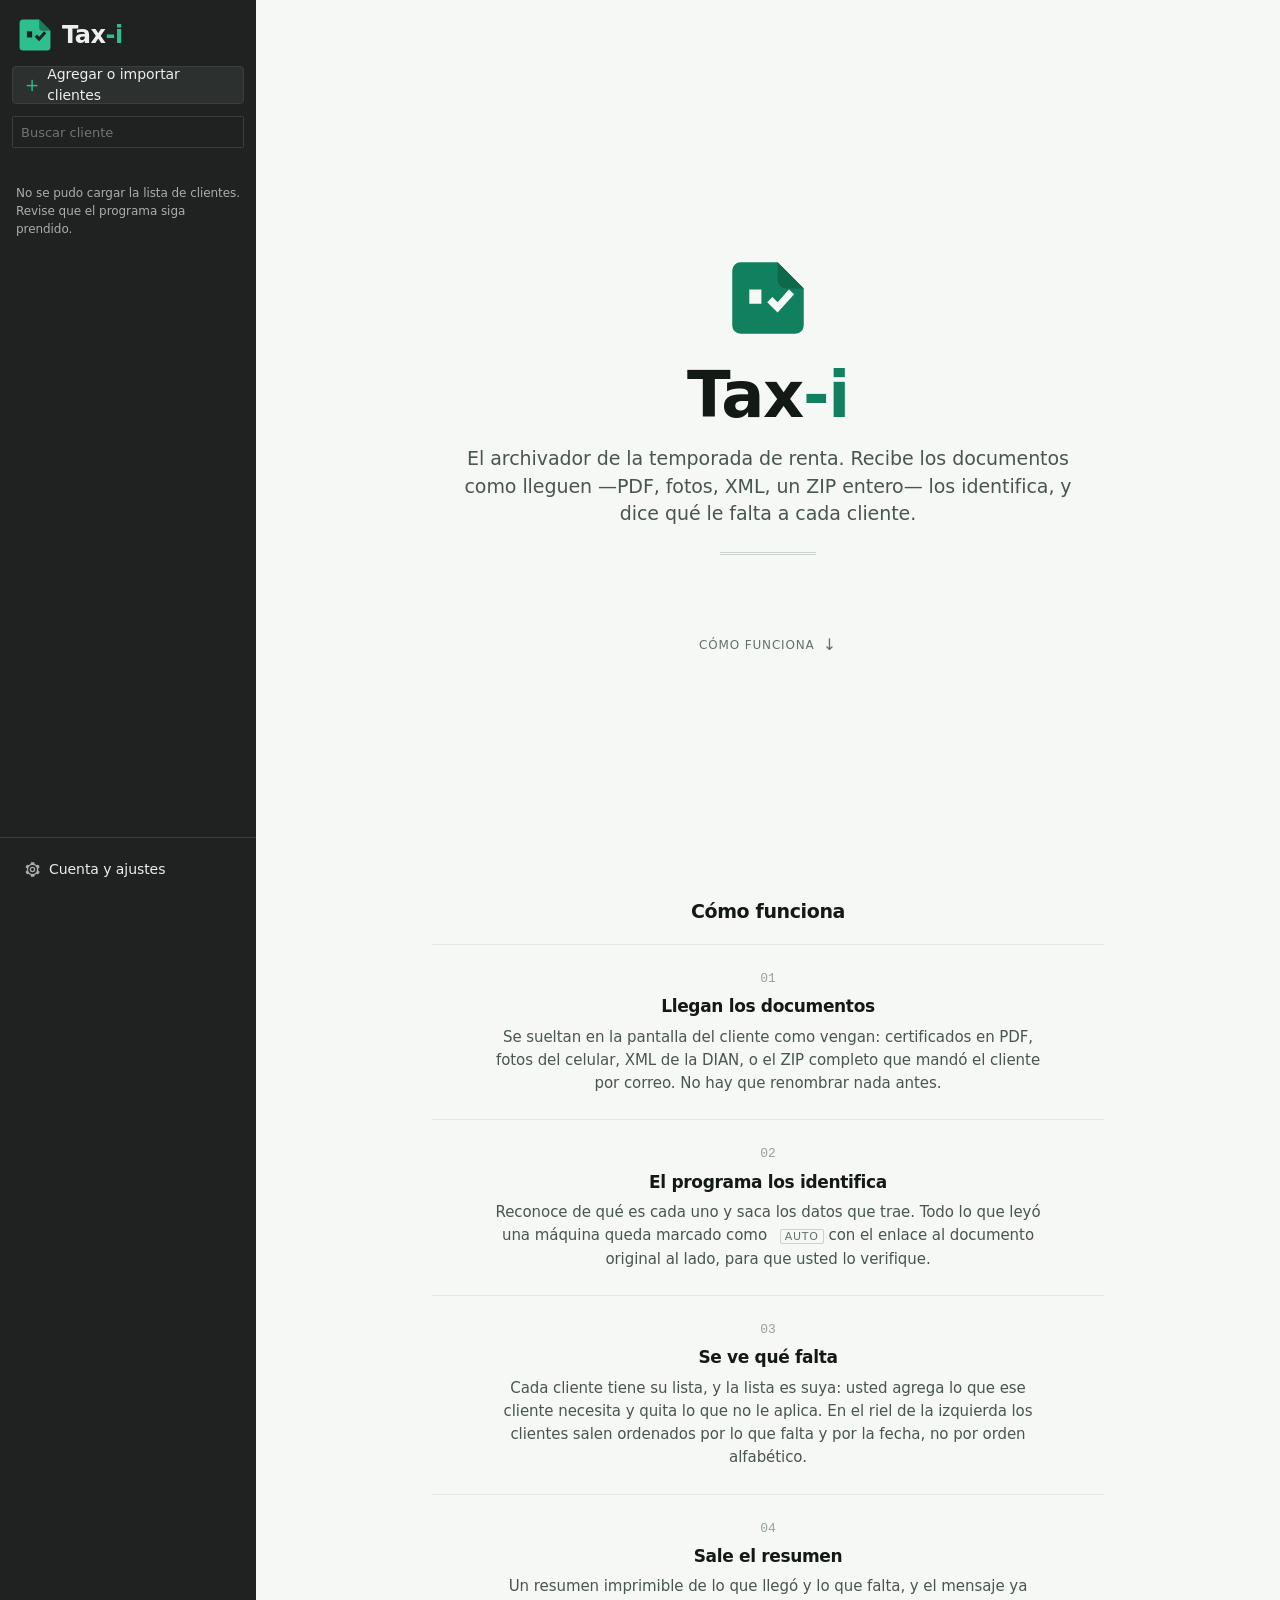
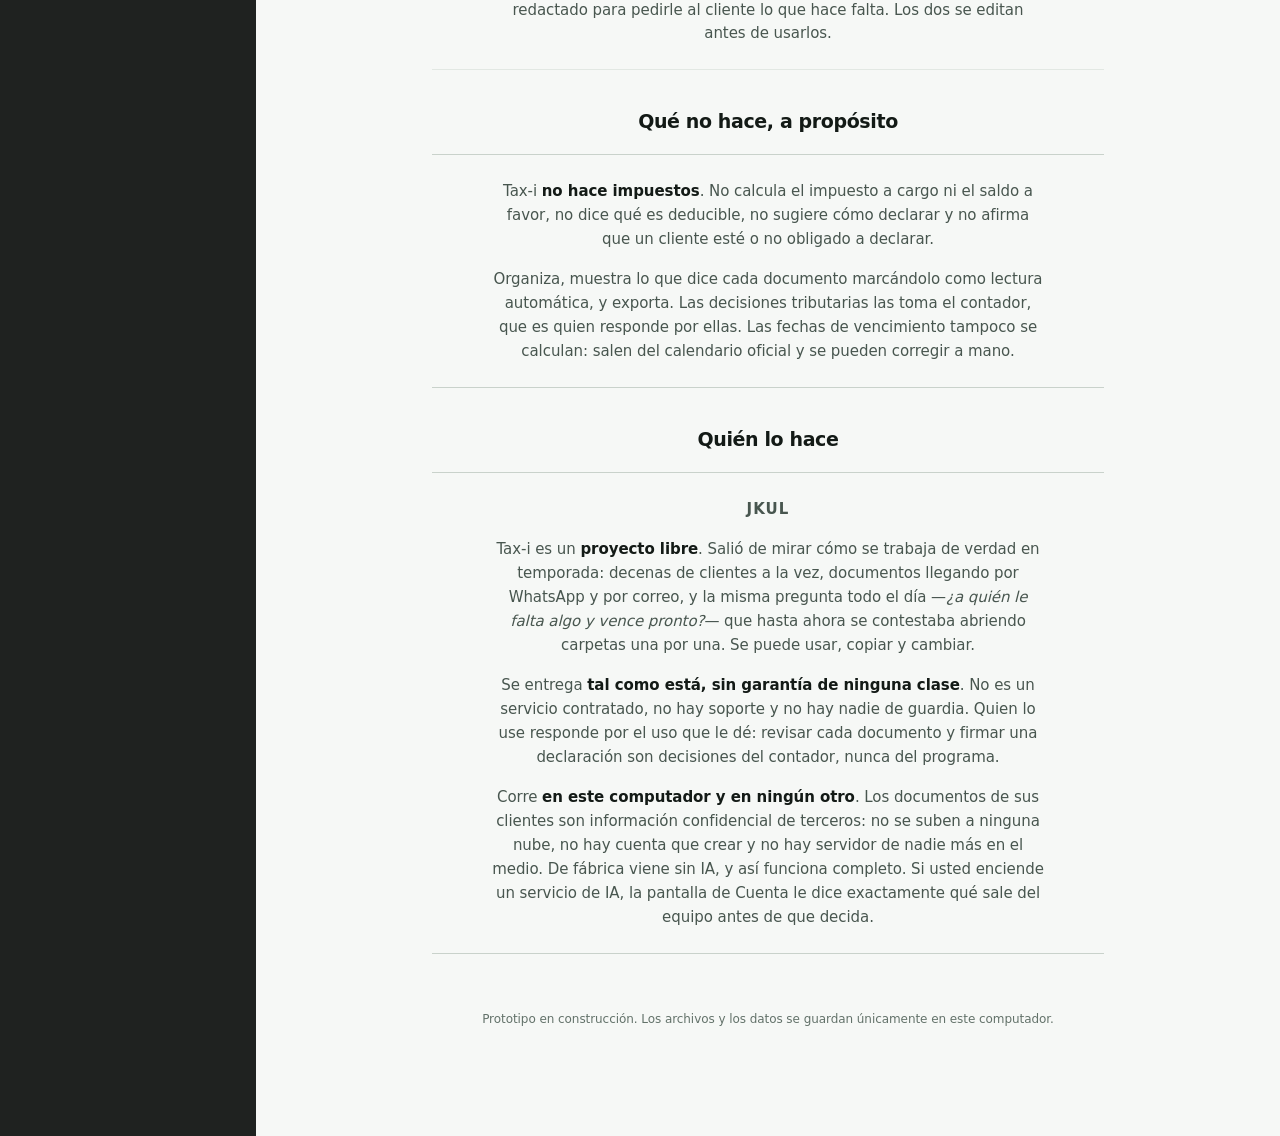
==== commit af070ad1: "Una sola letra en todo el programa, y la portada vive en el inicio Tipografías ----------- La pantal" ====
--- a/static/index.html
+++ b/static/index.html
@@ -8,24 +8,13 @@
   <link rel="icon" href="/static/marca/favicon.svg" type="image/svg+xml">
   <!-- marca.js primero: inicio.js le pide los gestos del logo.
        Sin defer a propósito: inicio.js tiene que marcar el <html> antes
-       del primer pintado o se alcanza a ver la aplicación antes de la
-       portada. -->
+       del primer pintado, o se alcanza a ver "Tax-i" completo un instante
+       antes de que empiece a escribirse. Solo va en esta página: la
+       animación vive aquí y en ningún otro sitio. -->
   <script src="/static/marca/marca.js"></script>
   <script src="/static/marca/inicio.js"></script>
 </head>
 <body>
-
-  <!-- La portada de inicio. Sale una sola vez por sesión, dura 1,5 s y se
-       corta con un clic o cualquier tecla. Queda oculta salvo que
-       inicio.js marque el <html>: si el JavaScript no corre, no aparece. -->
-  <div class="portada-inicio" aria-hidden="true">
-    <div class="portada-marca">
-      <svg class="portada-logo" viewBox="0 0 32 32" aria-hidden="true"><path class="marca-cara" d="M6 3h13.5L29 12.5V26a3 3 0 0 1-3 3H6a3 3 0 0 1-3-3V6a3 3 0 0 1 3-3Zm3.2 9.9v5.2h4.4v-5.2H9.2Zm8.4 2.7-1.9 1.9 3.8 3.8 6-6.7-1.9-1.7-4.1 4.6-1.9-1.9Z"/><path class="marca-pliegue" d="M19.5 3 29 12.5h-6.5a3 3 0 0 1-3-3V3Z"/></svg>
-      <span class="portada-texto"><span class="portada-escrito"></span><span class="portada-cursor"></span></span>
-    </div>
-    <p class="portada-sub">Archivador de documentos para renta</p>
-  </div>
-
 
   <div class="con-riel">
 
@@ -64,14 +53,25 @@
 
   <main class="inicio">
 
-    <!-- ---------- Lo primero que se ve ----------
-         El logo grande, el nombre y una sola frase que dice qué es esto.
+    <!-- ---------- La portada ----------
+         Ocupa la ventana entera y se centra en el medio. El logo, el
+         nombre escribiéndose y una sola frase que dice qué es esto.
          Debajo va la doble raya, que en contabilidad significa "este es
-         el total": aquí cierra la definición del programa. -->
+         el total": aquí cierra la definición del programa.
+
+         Aquí había un botón de "Agregar o importar clientes". Se quitó:
+         eso se hace desde el riel, que está a la izquierda en todas las
+         pantallas. Un botón que repite lo que ya está siempre a la vista
+         no ayuda, compite. -->
     <section class="inicio-portada">
       <svg class="marca-logo inicio-logo" viewBox="0 0 32 32" aria-hidden="true"><path class="marca-cara" d="M6 3h13.5L29 12.5V26a3 3 0 0 1-3 3H6a3 3 0 0 1-3-3V6a3 3 0 0 1 3-3Zm3.2 9.9v5.2h4.4v-5.2H9.2Zm8.4 2.7-1.9 1.9 3.8 3.8 6-6.7-1.9-1.7-4.1 4.6-1.9-1.9Z"/><path class="marca-pliegue" d="M19.5 3 29 12.5h-6.5a3 3 0 0 1-3-3V3Z"/></svg>
 
-      <h1 class="inicio-titulo">Tax<i>-i</i></h1>
+      <!-- El nombre va partido en dos trozos porque la "-i" es verde y
+           se escribe letra por letra: inicio.js va llenando los dos. Sin
+           JavaScript se quedan como están aquí, completos y quietos. -->
+      <h1 class="inicio-titulo">
+        <span class="inicio-escrito"><span class="inicio-parte-uno">Tax</span><i class="inicio-parte-dos">-i</i></span><span class="inicio-cursor" aria-hidden="true"></span>
+      </h1>
 
       <p class="inicio-frase">
         El archivador de la temporada de renta. Recibe los documentos como
@@ -81,64 +81,58 @@
 
       <div class="inicio-doble-raya" aria-hidden="true"></div>
 
-      <div class="inicio-acciones">
-        <a class="boton" href="/clientes">Agregar o importar clientes</a>
-        <p class="inicio-cuenta" id="inicio-cuenta"></p>
-      </div>
+      <p class="inicio-cuenta" id="inicio-cuenta"></p>
+
+      <a class="inicio-abajo" href="#como-funciona">
+        Cómo funciona
+        <span class="flecha" aria-hidden="true">↓</span>
+      </a>
     </section>
 
     <!-- ---------- Qué hace ----------
          Van numerados porque son un orden real: no se puede saber qué
          falta antes de que lleguen los documentos. No es decoración. -->
-    <section class="seccion">
+    <section class="seccion" id="como-funciona">
       <h2>Cómo funciona</h2>
 
       <ol class="inicio-pasos">
         <li>
           <span class="inicio-paso-numero cifra">01</span>
-          <div>
-            <h3>Llegan los documentos</h3>
-            <p>
-              Se sueltan en la pantalla del cliente como vengan: certificados
-              en PDF, fotos del celular, XML de la DIAN, o el ZIP completo que
-              mandó el cliente por correo. No hay que renombrar nada antes.
-            </p>
-          </div>
+          <h3>Llegan los documentos</h3>
+          <p>
+            Se sueltan en la pantalla del cliente como vengan: certificados
+            en PDF, fotos del celular, XML de la DIAN, o el ZIP completo que
+            mandó el cliente por correo. No hay que renombrar nada antes.
+          </p>
         </li>
         <li>
           <span class="inicio-paso-numero cifra">02</span>
-          <div>
-            <h3>El programa los identifica</h3>
-            <p>
-              Reconoce de qué es cada uno y saca los datos que trae. Todo lo
-              que leyó una máquina queda marcado como
-              <span class="marca-auto">auto</span> con el enlace al documento
-              original al lado, para que usted lo verifique.
-            </p>
-          </div>
+          <h3>El programa los identifica</h3>
+          <p>
+            Reconoce de qué es cada uno y saca los datos que trae. Todo lo
+            que leyó una máquina queda marcado como
+            <span class="marca-auto">auto</span> con el enlace al documento
+            original al lado, para que usted lo verifique.
+          </p>
         </li>
         <li>
           <span class="inicio-paso-numero cifra">03</span>
-          <div>
-            <h3>Se ve qué falta</h3>
-            <p>
-              Cada cliente tiene su lista, y la lista es suya: usted agrega lo
-              que ese cliente necesita y quita lo que no le aplica. En el riel
-              de la izquierda los clientes salen ordenados por lo que falta y
-              por la fecha, no por orden alfabético.
-            </p>
-          </div>
+          <h3>Se ve qué falta</h3>
+          <p>
+            Cada cliente tiene su lista, y la lista es suya: usted agrega lo
+            que ese cliente necesita y quita lo que no le aplica. En el riel
+            de la izquierda los clientes salen ordenados por lo que falta y
+            por la fecha, no por orden alfabético.
+          </p>
         </li>
         <li>
           <span class="inicio-paso-numero cifra">04</span>
-          <div>
-            <h3>Sale el resumen</h3>
-            <p>
-              Un resumen imprimible de lo que llegó y lo que falta, y el
-              mensaje ya redactado para pedirle al cliente lo que hace falta.
-              Los dos se editan antes de usarlos.
-            </p>
-          </div>
+          <h3>Sale el resumen</h3>
+          <p>
+            Un resumen imprimible de lo que llegó y lo que falta, y el
+            mensaje ya redactado para pedirle al cliente lo que hace falta.
+            Los dos se editan antes de usarlos.
+          </p>
         </li>
       </ol>
     </section>
@@ -166,26 +160,40 @@
       </div>
     </section>
 
-    <!-- ---------- Quiénes somos ---------- -->
+    <!-- ---------- Quién lo hace ----------
+         Lo que iría en el README y en la licencia de un proyecto: quién,
+         en qué condiciones se puede usar y quién responde. Sin nombres
+         reales y sin promesas de soporte que nadie va a cumplir. -->
     <section class="seccion">
-      <h2>Quiénes somos</h2>
-
-      <div class="tarjeta">
+      <h2>Quién lo hace</h2>
+
+      <div class="tarjeta inicio-quien">
+        <p class="inicio-firma">JKUL</p>
+
         <p class="inicio-nosotros">
-          Tax-i lo hicimos para una oficina de contabilidad de verdad, mirando
-          cómo se trabaja en temporada: decenas de clientes a la vez, documentos
-          llegando por WhatsApp y por correo, y la misma pregunta todo el día
-          —<em>¿a quién le falta algo y vence pronto?</em>— que hasta ahora se
-          contestaba abriendo carpetas una por una.
-        </p>
+          Tax-i es un <strong>proyecto libre</strong>. Salió de mirar cómo se
+          trabaja de verdad en temporada: decenas de clientes a la vez,
+          documentos llegando por WhatsApp y por correo, y la misma pregunta
+          todo el día —<em>¿a quién le falta algo y vence pronto?</em>— que
+          hasta ahora se contestaba abriendo carpetas una por una. Se puede
+          usar, copiar y cambiar.
+        </p>
+
         <p class="inicio-nosotros">
-          Por eso el programa corre <strong>en este computador y en ningún
-          otro</strong>. Los documentos de sus clientes son información
-          confidencial de terceros: no se suben a ninguna nube, no hay cuenta
-          que crear y no hay servidor de nadie más en el medio. De fábrica
-          viene sin IA, y así funciona completo. Si usted enciende un servicio
-          de IA, la pantalla de Cuenta le dice exactamente qué sale del equipo
-          antes de que decida.
+          Se entrega <strong>tal como está, sin garantía de ninguna
+          clase</strong>. No es un servicio contratado, no hay soporte y no hay
+          nadie de guardia. Quien lo use responde por el uso que le dé: revisar
+          cada documento y firmar una declaración son decisiones del contador,
+          nunca del programa.
+        </p>
+
+        <p class="inicio-nosotros">
+          Corre <strong>en este computador y en ningún otro</strong>. Los
+          documentos de sus clientes son información confidencial de terceros:
+          no se suben a ninguna nube, no hay cuenta que crear y no hay servidor
+          de nadie más en el medio. De fábrica viene sin IA, y así funciona
+          completo. Si usted enciende un servicio de IA, la pantalla de Cuenta
+          le dice exactamente qué sale del equipo antes de que decida.
         </p>
       </div>
     </section>
--- a/static/estilos.css
+++ b/static/estilos.css
@@ -117,16 +117,29 @@
   --error-texto: #8E2F24;
 
   /* --- Letras ---
-     DOS familias en todo el programa y ni una más: la de la interfaz y la
-     de las cifras. Las del sistema — en Mac sale San Francisco, en Windows
-     Segoe UI Variable. Son las tipografías de interfaz de Apple y de
-     Microsoft: están hechas para pantallas densas, no hay que descargar
+     UNA letra para todo lo que se lee, y una monoespaciada SOLO para
+     cifras. Las dos son del sistema — en Mac sale San Francisco, en
+     Windows Segoe UI Variable. Son las tipografías de interfaz de Apple y
+     de Microsoft: están hechas para pantallas densas, no hay que descargar
      nada, la pantalla se ve igual sin conexión y ningún servicio de afuera
      se entera de que el programa se abrió.
 
-     El carácter no lo pone una tipografía de display: lo pone cuánto
-     trabajo hace la monoespaciada. Aquí no es solo para cifras — también
-     lleva códigos de casilla, fechas, números de renglón y estados. */
+     La regla de la monoespaciada, y no tiene excepciones
+     ----------------------------------------------------
+     Entra si es un dato que se lee carácter por carácter: dígitos,
+     fechas, cédulas, importes, códigos de casilla, números de renglón,
+     rutas de archivo, llaves y teclas.
+
+     NO entra ninguna palabra. Ni encabezados de columna, ni pastillas de
+     estado, ni rótulos, ni frases. Eso estaba mal antes y es la razón de
+     que la pantalla pareciera hecha con cuatro tipografías: una palabra
+     en versalitas monoespaciadas —VENCIÓ HACE 1 DÍA, CLIENTE, FALTA— no
+     se lee como la misma letra de al lado, se lee como otra letra. Las
+     versalitas siguen existiendo, pero en la letra de la interfaz.
+
+     Se ve en la pantalla de inicio, que es la que quedó bien desde el
+     principio: todo en la letra de la interfaz y la monoespaciada solo en
+     los números de paso. El resto del programa se ajustó a eso. */
   --fuente: -apple-system, BlinkMacSystemFont, "Segoe UI Variable Text",
             "Segoe UI", system-ui, Roboto, sans-serif;
 
@@ -253,9 +266,20 @@
   font-variant-numeric: tabular-nums;
 }
 
+/* Negrita: la del sistema es 700 y aquí los pesos son tres —400, 500 y
+   600— y ni uno más. Sin esto, cada <strong> metía un cuarto peso que en
+   Windows se lee como otra tipografía. */
+strong, b {
+  font-weight: var(--p-fuerte);
+}
+
 .cifra {
   font-family: var(--fuente-cifras);
-  font-size: 0.94em;
+  /* Relativa, no fija: la monoespaciada dibuja más grande que la letra de
+     al lado al mismo tamaño, y el 0.94 las empareja. El suelo de 11 px es
+     el escalón más chico de la escala; sin él, dentro de un texto de
+     12 px esto caía a 10,8. */
+  font-size: max(0.94em, var(--t-rotulo));
   letter-spacing: var(--sep-cifra);
 }
 
@@ -517,7 +541,6 @@
   display: inline-block;
   padding: 1px 5px;
   border-radius: var(--radio-chico);
-  font-family: var(--fuente-cifras);
   font-size: var(--t-rotulo);
   font-weight: var(--p-fuerte);
   text-transform: uppercase;
@@ -606,11 +629,10 @@
   margin-bottom: var(--e4);
 }
 
-/* El rótulo que encabeza un error: "error" en versalitas monoespaciadas.
-   Dice qué pasó y el renglón siguiente dice cómo se arregla. */
+/* El rótulo que encabeza un error: "error" en versalitas. Dice qué pasó
+   y el renglón siguiente dice cómo se arregla. */
 .aviso-rotulo {
   display: block;
-  font-family: var(--fuente-cifras);
   font-size: var(--t-rotulo);
   text-transform: uppercase;
   letter-spacing: var(--sep-rotulo);
@@ -1541,7 +1563,6 @@
 
 .lectura-titulo {
   margin: 0 0 var(--e2);
-  font-family: var(--fuente-cifras);
   font-size: var(--t-rotulo);
   font-weight: var(--p-fuerte);
   text-transform: uppercase;
@@ -1593,9 +1614,10 @@
   padding-bottom: 1px;
 }
 
-/* El rótulo "auto". En gris, a propósito. */
+/* El rótulo "auto". En gris, a propósito. Es una palabra, así que va en
+   la letra de la interfaz: lo que marca el dato leído por la máquina es
+   la raya punteada de abajo, no un cambio de tipografía. */
 .marca-auto {
-  font-family: var(--fuente-cifras);
   font-size: var(--t-rotulo);
   text-transform: uppercase;
   letter-spacing: var(--sep-rotulo);
@@ -2799,7 +2821,7 @@
 
 code {
   font-family: var(--fuente-cifras);
-  font-size: 0.9em;
+  font-size: max(0.9em, var(--t-rotulo));
   background: var(--fondo);
   border: 1px solid var(--borde);
   border-radius: 4px;
@@ -2856,6 +2878,7 @@
 .perfil-posicion {
   color: var(--texto-tenue);
   font-size: var(--t-celda);
+  font-variant-numeric: tabular-nums;
 }
 
 /* --- Las tres cifras --- */
@@ -3210,136 +3233,19 @@
 .acciones-lote .aviso { flex: 1 1 100%; margin: 4px 0 0; }
 
 /* ==========================================================
-   La portada de inicio
-
-   Sale una sola vez por sesión, dura 1,5 segundos y se corta con un clic
-   o cualquier tecla. Toda la lógica está en static/marca/inicio.js, que
-   se carga sin defer para poder marcar el <html> antes del primer
-   pintado: si no, se alcanza a ver la aplicación un instante antes de
-   que aparezca la portada.
-
-   Se muestra SOLO cuando .portada-corriendo está en el <html>. Si el
-   JavaScript no corre, la portada nunca aparece y el programa arranca
-   directo — que es la falla correcta para una pantalla decorativa.
+   El telón de arranque: se quitó
+
+   Aquí vivía una portada a pantalla completa que salía una vez por
+   sesión, tapaba la aplicación 2,8 segundos y se cortaba con un clic.
+
+   Se retiró porque la misma animación pasó a vivir fija en la pantalla
+   de inicio, que es por donde se entra al programa. Con las dos puestas
+   se veía la animación dos veces seguidas: el telón encima y, al
+   quitarse, otra vez debajo. La pantalla de inicio ES la entrada; no
+   hace falta un telón delante de ella.
+
+   Lo que quedó de aquello está más abajo, en LA PANTALLA DE INICIO.
    ========================================================== */
-
-.portada-inicio {
-  display: none;
-}
-
-.portada-corriendo .portada-inicio {
-  display: flex;
-  position: fixed;
-  inset: 0;
-  z-index: 200;
-  flex-direction: column;
-  align-items: center;
-  justify-content: center;
-  gap: var(--e4);
-  background: var(--superficie);
-  opacity: 1;
-  transition: opacity 180ms ease;
-}
-
-.portada-corriendo body {
-  /* Nada se desplaza detrás de la portada mientras está puesta. */
-  overflow: hidden;
-}
-
-.portada-saliendo {
-  opacity: 0;
-}
-
-.portada-marca {
-  font-family: var(--fuente-display);
-  display: flex;
-  flex-direction: column;
-  align-items: center;
-  gap: var(--e5);
-  font-size: var(--t-portada);
-  font-weight: var(--p-fuerte);
-  letter-spacing: var(--sep-titulo);
-  color: var(--texto);
-}
-
-/* El logo entra después del texto, no al mismo tiempo: primero se
-   escribe el nombre y el logo lo remata. */
-/* El logo crece con la marca en vez de quedarse en 52 px fijos: en una
-   portada a pantalla completa, 52 px se pierden. */
-.portada-logo {
-  width: clamp(64px, 9vw, 96px);
-  height: clamp(64px, 9vw, 96px);
-  opacity: 0;
-  transform: translateY(4px);
-  transition: opacity 180ms ease, transform 180ms ease;
-}
-
-.portada-con-logo .portada-logo,
-.portada-quieta .portada-logo {
-  opacity: 1;
-  transform: none;
-}
-
-.portada-texto {
-  display: inline-flex;
-  align-items: baseline;
-  /* El ancho se reserva desde el principio para que nada brinque
-     mientras se escriben las letras... */
-  min-width: 3.4em;
-  /* ...y el texto va centrado DENTRO de ese ancho reservado. Sin esto
-     las letras nacen pegadas a la izquierda de una caja de 3.4em y la
-     palabra se ve corrida hacia un lado en toda la animación. */
-  justify-content: center;
-}
-
-/* El cursor de la máquina de escribir: un bloque, no una rayita.
-
-   El margen derecho negativo cancela su propio ancho, así que el cursor
-   se dibuja pero no ocupa sitio al centrar. Sin esto, lo que queda
-   centrado es "Tax-i" MÁS el cursor, y la palabra —que es lo que se
-   mira— termina corrida media pulgada a la izquierda. */
-.portada-cursor {
-  display: inline-block;
-  width: 0.5em;
-  height: 1em;
-  margin-left: 0.06em;
-  margin-right: -0.56em;
-  background: var(--primary);
-}
-
-/* Sin parpadeo. La portada entera dura 1,2 segundos: un cursor que se
-   apaga la mitad del tiempo alcanza a estar apagado justo cuando alguien
-   mira, y entonces no parece un cursor sino un error de dibujo. */
-
-.portada-sub {
-  margin: 0;
-  font-size: var(--t-ui);
-  color: var(--texto-tenue);
-  opacity: 0;
-  transition: opacity 200ms ease;
-}
-
-.portada-con-sub .portada-sub,
-.portada-quieta .portada-sub {
-  opacity: 1;
-}
-
-/* Quien pide menos movimiento ve la portada quieta y completa: sin
-   escritura letra por letra, sin cursor parpadeando y sin entradas. */
-.portada-quieta .portada-cursor {
-  display: none;
-}
-
-@media (prefers-reduced-motion: reduce) {
-  .portada-inicio,
-  .portada-logo,
-  .portada-sub {
-    transition: none;
-  }
-  .portada-cursor {
-    animation: none;
-  }
-}
 
 /* ==========================================================
    EL RIEL — la pantalla del cliente
@@ -3489,8 +3395,8 @@
   align-items: baseline;
   gap: var(--e2);
   padding: var(--e2) var(--e4) var(--e1);
-  font-family: var(--fuente-cifras);
   font-size: var(--t-rotulo);
+  font-weight: var(--p-medio);
   text-transform: uppercase;
   letter-spacing: var(--sep-rotulo);
   color: var(--riel-tenue);
@@ -3666,9 +3572,11 @@
   letter-spacing: var(--sep-titulo);
 }
 
+/* "Cédula termina en 41". Es una frase, no una cifra: va en la letra de
+   la interfaz y solo los dos dígitos se alinean con tabular-nums. */
 .area-cedula {
-  font-family: var(--fuente-cifras);
   font-size: var(--t-meta);
+  font-variant-numeric: tabular-nums;
   color: var(--texto-tenue);
 }
 
@@ -3714,10 +3622,10 @@
   border-bottom-color: var(--primary);
 }
 
-/* La cuenta de cada pestaña, en ancho fijo para que no baile al cambiar
-   de 9 a 10. */
+/* La cuenta de cada pestaña. Lleva palabras, así que va en la letra de
+   la interfaz; los dígitos se alinean con tabular-nums, que es lo que
+   evita que baile al cambiar de 9 a 10. */
 .area-vista-boton .conteo {
-  font-family: var(--fuente-cifras);
   font-variant-numeric: tabular-nums;
   font-size: var(--t-meta);
   color: var(--texto-tenue);
@@ -3960,11 +3868,19 @@
    LA PANTALLA DE INICIO
 
    Es la única pantalla del programa que no es densa, y a propósito: no
-   se trabaja aquí, se entra por aquí. Aun así sigue las mismas reglas
-   —nada flota, el margen izquierdo manda, la doble raya cierra— para
-   que no parezca el folleto de otro producto pegado al principio.
-
-   La doble raya debajo de la frase de arriba es la firma de la casa: en
+   se trabaja aquí, se entra por aquí.
+
+   Y es la única centrada. En el resto del programa manda el margen
+   izquierdo, porque se lee columna abajo; aquí no hay nada que revisar
+   —hay una marca, una definición y tres explicaciones cortas— y el eje
+   central es lo que las sostiene. Esa excepción vale para esta pantalla
+   y para ninguna otra: la de un cliente centrada sería ilegible.
+
+   La portada ocupa la ventana entera y se centra en el medio. Debajo, al
+   desplazarse, están las tres explicaciones. Por eso hay un indicio
+   abajo de todo: si no se ve que hay más, no hay cómo saberlo.
+
+   La doble raya debajo de la definición es la firma de la casa: en
    contabilidad, dos rayas debajo de una cifra significan "este es el
    total". Aquí cierra la definición de qué es el programa.
    ========================================================== */
@@ -3973,15 +3889,25 @@
   padding-bottom: var(--e9);
 }
 
+/* ----- La portada -----
+   Alto de la ventana y centrada. El 100vh es del alto visible: el riel
+   de al lado ya ocupa el suyo, así que las dos columnas arrancan juntas. */
+
 .inicio-portada {
-  padding: var(--e9) 0 var(--e8);
+  min-height: 100vh;
+  display: flex;
+  flex-direction: column;
+  align-items: center;
+  justify-content: center;
+  text-align: center;
+  padding: var(--e8) 0 var(--e7);
 }
 
 /* El logo grande. Es el mismo SVG del riel, y marca.js lo hace parpadear
    como al de la esquina: es la marca, no una ilustración. */
 .inicio-logo {
-  width: 72px;
-  height: 72px;
+  width: clamp(64px, 8vw, 88px);
+  height: clamp(64px, 8vw, 88px);
   display: block;
   margin-bottom: var(--e5);
 }
@@ -3993,6 +3919,14 @@
   letter-spacing: var(--sep-titulo);
   line-height: 1.05;
   margin-bottom: var(--e4);
+  /* El ancho se reserva desde el principio para que nada brinque
+     mientras se escriben las letras, y lo escrito va centrado DENTRO de
+     ese ancho: sin esto las letras nacen pegadas a la izquierda de la
+     caja y la palabra se ve corrida durante toda la animación. */
+  display: flex;
+  align-items: baseline;
+  justify-content: center;
+  min-width: 3.4em;
 }
 
 /* La "-i" en verde, igual que en el riel: es la misma marca escrita en
@@ -4002,42 +3936,152 @@
   color: var(--primary);
 }
 
+/* El cursor de la máquina de escribir: un bloque, no una rayita.
+
+   El margen derecho negativo cancela su propio ancho, así que el cursor
+   se dibuja pero no ocupa sitio al centrar. Sin esto, lo que queda
+   centrado es "Tax-i" MÁS el cursor, y la palabra —que es lo que se
+   mira— termina corrida media pulgada a la izquierda. */
+.inicio-cursor {
+  display: inline-block;
+  width: 0.5em;
+  height: 0.86em;
+  margin-left: 0.06em;
+  margin-right: -0.56em;
+  background: var(--primary);
+  opacity: 0;
+  transition: opacity 160ms ease;
+}
+
 .inicio-frase {
   margin: 0;
-  max-width: 54ch;
+  max-width: 52ch;
   font-size: var(--t-h2);
   line-height: 1.45;
   color: var(--texto-secundario);
 }
 
-/* La doble raya: 1px, hueco, 1px. */
+/* La doble raya: 1px, hueco, 1px. Corta y centrada, que es como cierra
+   una columna de cifras. */
 .inicio-doble-raya {
-  max-width: 54ch;
-  margin: var(--e6) 0 var(--e6);
+  width: 96px;
+  margin: var(--e6) 0;
   height: 3px;
   border-top: 1px solid var(--regla-doble);
   border-bottom: 1px solid var(--regla-doble);
 }
 
-.inicio-acciones {
-  display: flex;
-  align-items: center;
-  gap: var(--e4);
-  flex-wrap: wrap;
-}
-
+/* Cuántos clientes hay cargados. Lleva palabras, así que va en la letra
+   de la interfaz; solo los dígitos se alinean. */
 .inicio-cuenta {
   margin: 0;
-  font-family: var(--fuente-cifras);
-  font-size: var(--t-celda);
+  min-height: 1.2em;
+  font-size: var(--t-lista);
   font-variant-numeric: tabular-nums;
   color: var(--texto-tenue);
 }
 
+/* El indicio de que hay más abajo. No es adorno: la portada ocupa la
+   ventana entera, y sin esto no hay manera de saber que debajo está la
+   explicación del programa. */
+.inicio-abajo {
+  margin-top: var(--e8);
+  font-size: var(--t-meta);
+  text-transform: uppercase;
+  letter-spacing: var(--sep-rotulo);
+  color: var(--texto-tenue);
+  text-decoration: none;
+  display: inline-flex;
+  align-items: center;
+  gap: var(--e2);
+}
+
+.inicio-abajo:hover {
+  color: var(--texto-secundario);
+}
+
+.inicio-abajo .flecha {
+  font-size: var(--t-texto);
+  line-height: 1;
+}
+
+/* ----- La animación de entrada -----
+   El <html> lleva la marca `inicio-animada` desde el <head>, antes del
+   primer pintado: es lo que esconde las letras y apaga lo demás para que
+   no se alcance a ver la pantalla completa un instante antes de que
+   empiece a escribirse. Si el JavaScript no corre, la marca nunca se
+   pone y todo se ve quieto y completo, que es la falla correcta.
+
+   Toda la línea de tiempo está en static/marca/inicio.js. */
+
+.inicio-animada .inicio-escrito {
+  visibility: hidden;
+}
+
+.inicio-animada .inicio-logo,
+.inicio-animada .inicio-frase,
+.inicio-animada .inicio-doble-raya,
+.inicio-animada .inicio-cuenta,
+.inicio-animada .inicio-abajo {
+  opacity: 0;
+}
+
+.inicio-animada .inicio-logo {
+  transform: translateY(5px);
+}
+
+/* Cada paso enciende lo suyo. El orden lo marca inicio.js. */
+.inicio-escribiendo .inicio-escrito { visibility: visible; }
+.inicio-escribiendo .inicio-cursor  { opacity: 1; }
+
+.inicio-con-logo .inicio-logo {
+  opacity: 1;
+  transform: none;
+  transition: opacity 200ms ease, transform 200ms ease;
+}
+
+.inicio-con-frase .inicio-frase,
+.inicio-con-frase .inicio-doble-raya {
+  opacity: 1;
+  transition: opacity 240ms ease;
+}
+
+.inicio-con-frase .inicio-cursor {
+  opacity: 0;
+}
+
+.inicio-lista .inicio-cuenta,
+.inicio-lista .inicio-abajo {
+  opacity: 1;
+  transition: opacity 240ms ease;
+}
+
+/* ----- Las tres explicaciones -----
+   Van centradas y en una columna angosta: es texto para leer una vez,
+   no una tabla para revisar. */
+
+.inicio .seccion {
+  max-width: 66ch;
+  margin: 0 auto var(--e8);
+  text-align: center;
+}
+
+/* Aquí el título NO lleva su raya de abajo, al revés que en el resto del
+   programa. Cada bloque de esta pantalla ya empieza con la suya —la de
+   los pasos, la del recuadro— y las dos juntas salían como dos hairlines
+   paralelas separadas 20 px: parece un error de dibujo, no una decisión.
+   Se queda la del bloque, que es la que separa algo de verdad. */
+.inicio .seccion > h2 {
+  margin-bottom: var(--e5);
+  padding-bottom: 0;
+  border-bottom: 0;
+}
+
 /* ----- Cómo funciona -----
    Numerados porque son un orden real: no se puede saber qué falta antes
-   de que lleguen los documentos. El número va en la monoespaciada y con
-   cero delante, como el número de renglón de un formulario. */
+   de que lleguen los documentos. El número va con cero delante, como el
+   número de renglón de un formulario, y es de lo poco que se queda en la
+   monoespaciada: es una cifra, no una palabra. */
 
 .inicio-pasos {
   list-style: none;
@@ -4047,18 +4091,15 @@
 }
 
 .inicio-pasos li {
-  display: flex;
-  gap: var(--e5);
-  padding: var(--e5) 0;
+  padding: var(--e6) 0;
   border-bottom: 1px solid var(--raya);
 }
 
 .inicio-paso-numero {
-  flex: 0 0 auto;
-  width: 2.5em;
+  display: block;
   font-size: var(--t-celda);
   color: var(--n5);
-  padding-top: 2px;
+  margin-bottom: var(--e2);
 }
 
 .inicio-pasos h3 {
@@ -4067,47 +4108,93 @@
 }
 
 .inicio-pasos p {
-  margin: 0;
-  max-width: 62ch;
+  margin: 0 auto;
+  max-width: 58ch;
   font-size: var(--t-ui);
   line-height: 1.55;
   color: var(--texto-secundario);
 }
 
-/* ----- Qué no hace -----
+/* ----- Qué no hace y quién lo hace -----
    Sin rojo y sin signos de admiración. No es una advertencia: es la
-   definición del producto, y se lee como tal. La raya gruesa de la
-   izquierda es la misma que separa un total en el formulario. */
-
-.inicio-limite {
-  border-left: 3px solid var(--borde-fuerte);
+   definición del producto, y se lee como tal. La raya de arriba y la de
+   abajo encierran el bloque como una casilla del formulario; centrado,
+   una raya solo a la izquierda quedaba descolgada. */
+
+/* Dos recuadros iguales con nombres distintos, a propósito: .inicio-limite
+   nombra la línea legal y solo a ella, porque pruebas/probar_pantallas.py
+   la busca por ese nombre para comprobar que sigue a la vista. */
+.inicio-limite,
+.inicio-quien {
+  border-top: 1px solid var(--borde-fuerte);
+  border-bottom: 1px solid var(--borde-fuerte);
+  border-left: 0;
+  border-right: 0;
+  border-radius: 0;
+  padding: var(--e6) var(--e5);
+  background: none;
 }
 
 .inicio-limite p,
+.inicio-quien p,
 .inicio-nosotros {
-  margin: 0 0 var(--e3);
-  max-width: 68ch;
+  margin: 0 auto var(--e4);
+  max-width: 58ch;
   font-size: var(--t-ui);
   line-height: 1.6;
   color: var(--texto-secundario);
 }
 
 .inicio-limite p:last-child,
+.inicio-quien p:last-child,
 .inicio-nosotros:last-child {
   margin-bottom: 0;
 }
 
-.inicio-limite strong {
+.inicio-limite strong,
+.inicio-quien strong,
+.inicio-nosotros strong {
   color: var(--texto);
+}
+
+/* La firma. Es lo último de la pantalla y va sola. */
+.inicio-firma {
+  font-size: var(--t-h3);
+  font-weight: var(--p-fuerte);
+  letter-spacing: var(--sep-rotulo);
+  color: var(--texto);
+  margin: 0 0 var(--e4);
+}
+
+/* La nota del pie también va al centro, como todo lo de esta pantalla. */
+.inicio .nota-prototipo {
+  text-align: center;
+}
+
+/* Por debajo de 1000px el riel deja de estar al lado y se pone ARRIBA,
+   en horizontal. Ahí el alto de ventana de la portada deja de tener
+   sentido: el riel ya se comió media pantalla, y centrar en 100vh empuja
+   el nombre y el indicio de abajo fuera de la vista. Sin alto forzado, la
+   portada es el primer bloque de la página y se lee entera. */
+@media (max-width: 1000px) {
+  .inicio-portada {
+    min-height: 0;
+    padding: var(--e8) 0 var(--e7);
+  }
+  .inicio-abajo { margin-top: var(--e6); }
 }
 
 /* En una pantalla angosta el aire de la portada sobra. */
 @media (max-width: 700px) {
   .inicio-portada { padding: var(--e7) 0 var(--e6); }
-  .inicio-pasos li { flex-direction: column; gap: var(--e2); }
-  .inicio-paso-numero { padding-top: 0; }
-}
-
+}
+
+/* Quien pide menos movimiento ve la portada quieta y completa: sin
+   escritura letra por letra, sin cursor y sin entradas. inicio.js
+   detecta lo mismo y pinta el estado final de una vez. */
+@media (prefers-reduced-motion: reduce) {
+  .inicio-cursor { display: none; }
+}
 
 /* ==========================================================
    LA TABLA DE ADMINISTRAR CLIENTES
@@ -4128,7 +4215,6 @@
   text-align: left;
   padding: var(--e2) var(--e3);
   border-bottom: 1px solid var(--borde-fuerte);
-  font-family: var(--fuente-cifras);
   font-size: var(--t-rotulo);
   font-weight: var(--p-medio);
   text-transform: uppercase;
@@ -4137,7 +4223,10 @@
   white-space: nowrap;
 }
 
+/* Las celdas llevan dígitos —los dos de la cédula, el "2 de 11"— y la
+   columna tiene que cuadrar sin cambiar de letra. */
 .tabla-admin td {
+  font-variant-numeric: tabular-nums;
   padding: var(--e2) var(--e3);
   border-bottom: 1px solid var(--raya);
   vertical-align: middle;
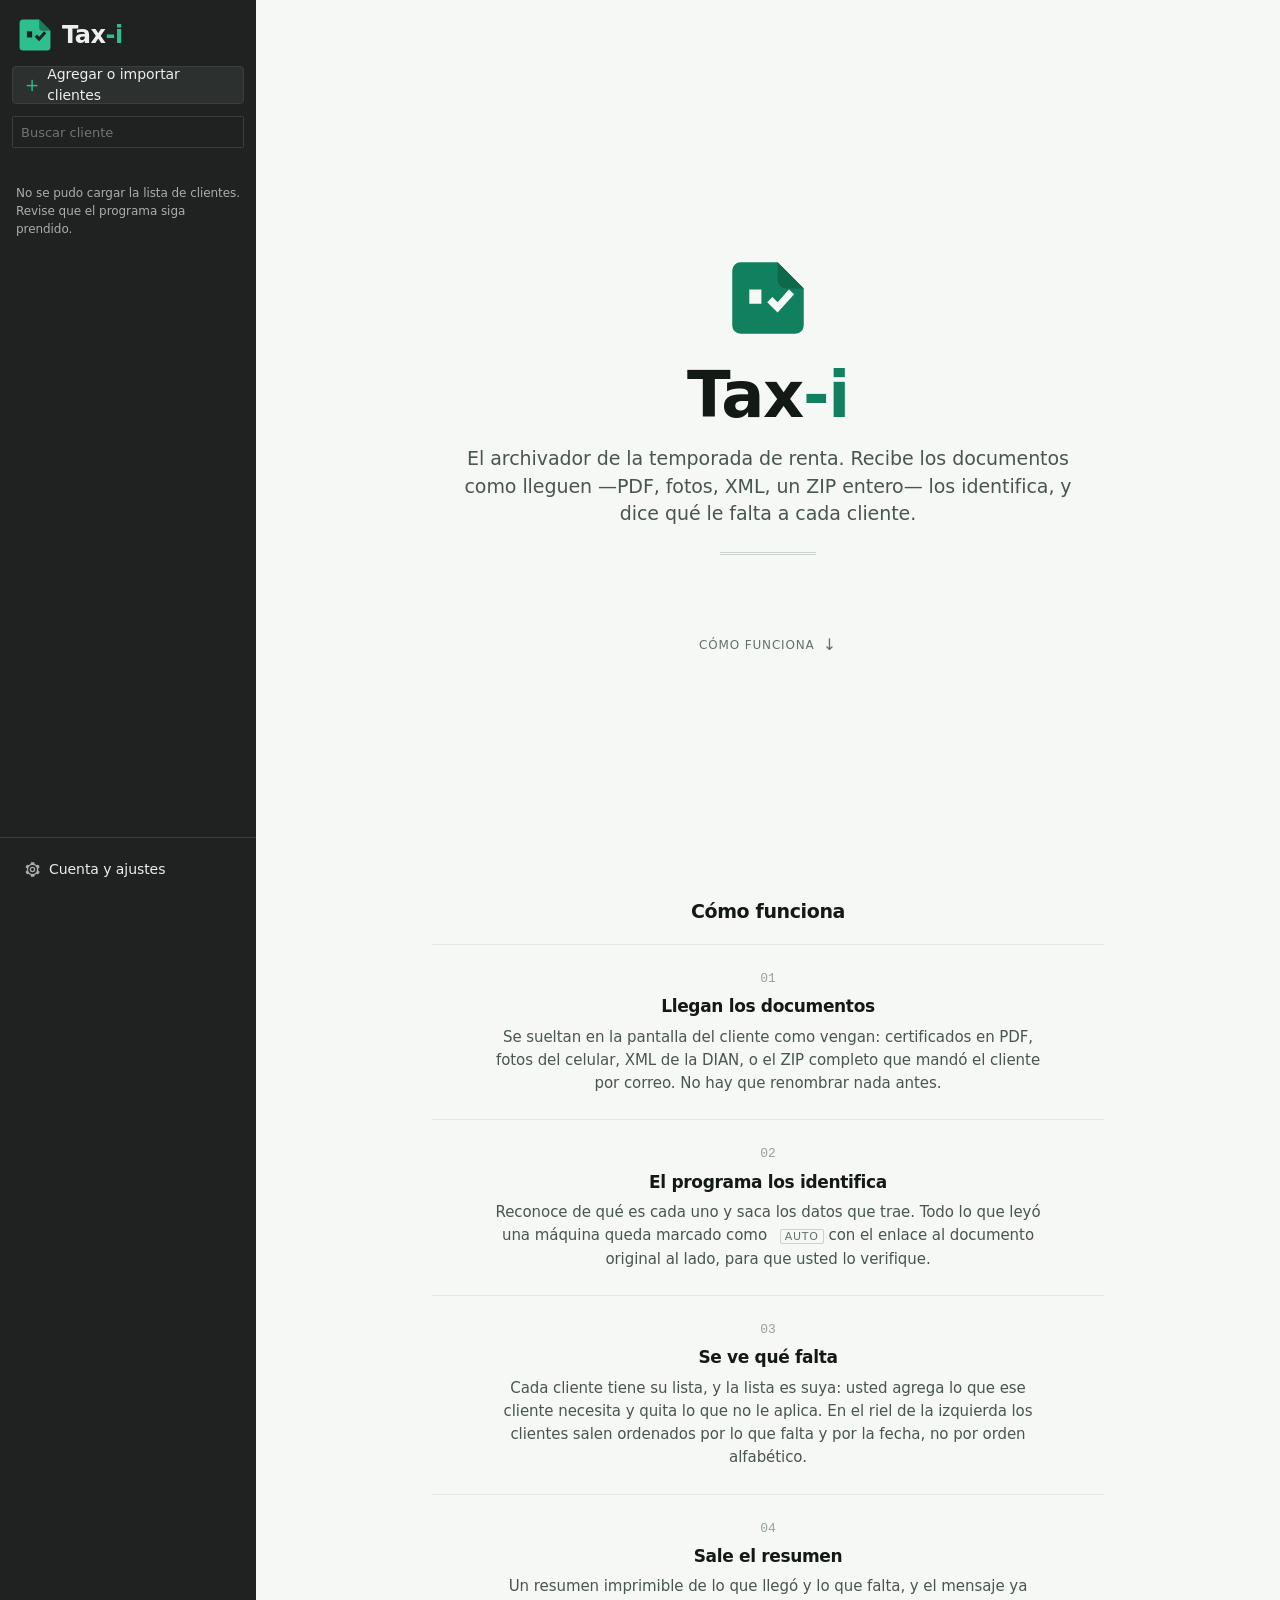
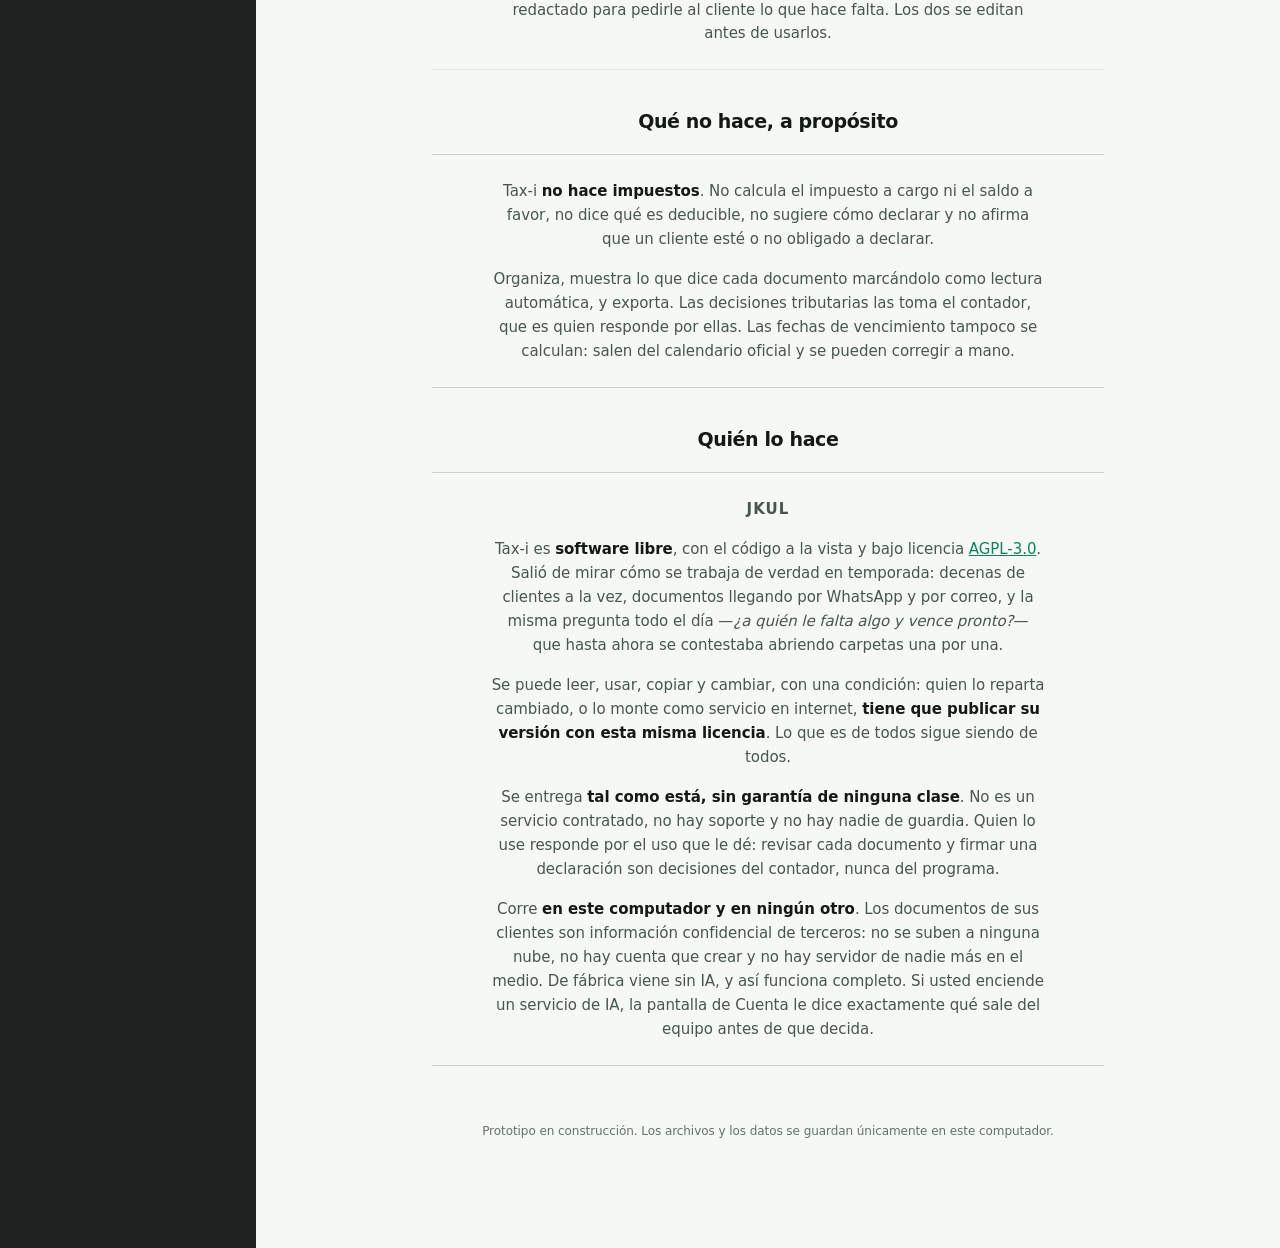
==== commit bb784de9: "Licencia AGPL-3.0, README y todo listo para publicarlo en GitHub Auditoría antes de publicar -------" ====
--- a/static/index.html
+++ b/static/index.html
@@ -171,12 +171,20 @@
         <p class="inicio-firma">JKUL</p>
 
         <p class="inicio-nosotros">
-          Tax-i es un <strong>proyecto libre</strong>. Salió de mirar cómo se
+          Tax-i es <strong>software libre</strong>, con el código a la vista y
+          bajo licencia <a href="https://www.gnu.org/licenses/agpl-3.0.html"
+          target="_blank" rel="noopener">AGPL-3.0</a>. Salió de mirar cómo se
           trabaja de verdad en temporada: decenas de clientes a la vez,
           documentos llegando por WhatsApp y por correo, y la misma pregunta
           todo el día —<em>¿a quién le falta algo y vence pronto?</em>— que
-          hasta ahora se contestaba abriendo carpetas una por una. Se puede
-          usar, copiar y cambiar.
+          hasta ahora se contestaba abriendo carpetas una por una.
+        </p>
+
+        <p class="inicio-nosotros">
+          Se puede leer, usar, copiar y cambiar, con una condición: quien lo
+          reparta cambiado, o lo monte como servicio en internet,
+          <strong>tiene que publicar su versión con esta misma
+          licencia</strong>. Lo que es de todos sigue siendo de todos.
         </p>
 
         <p class="inicio-nosotros">
